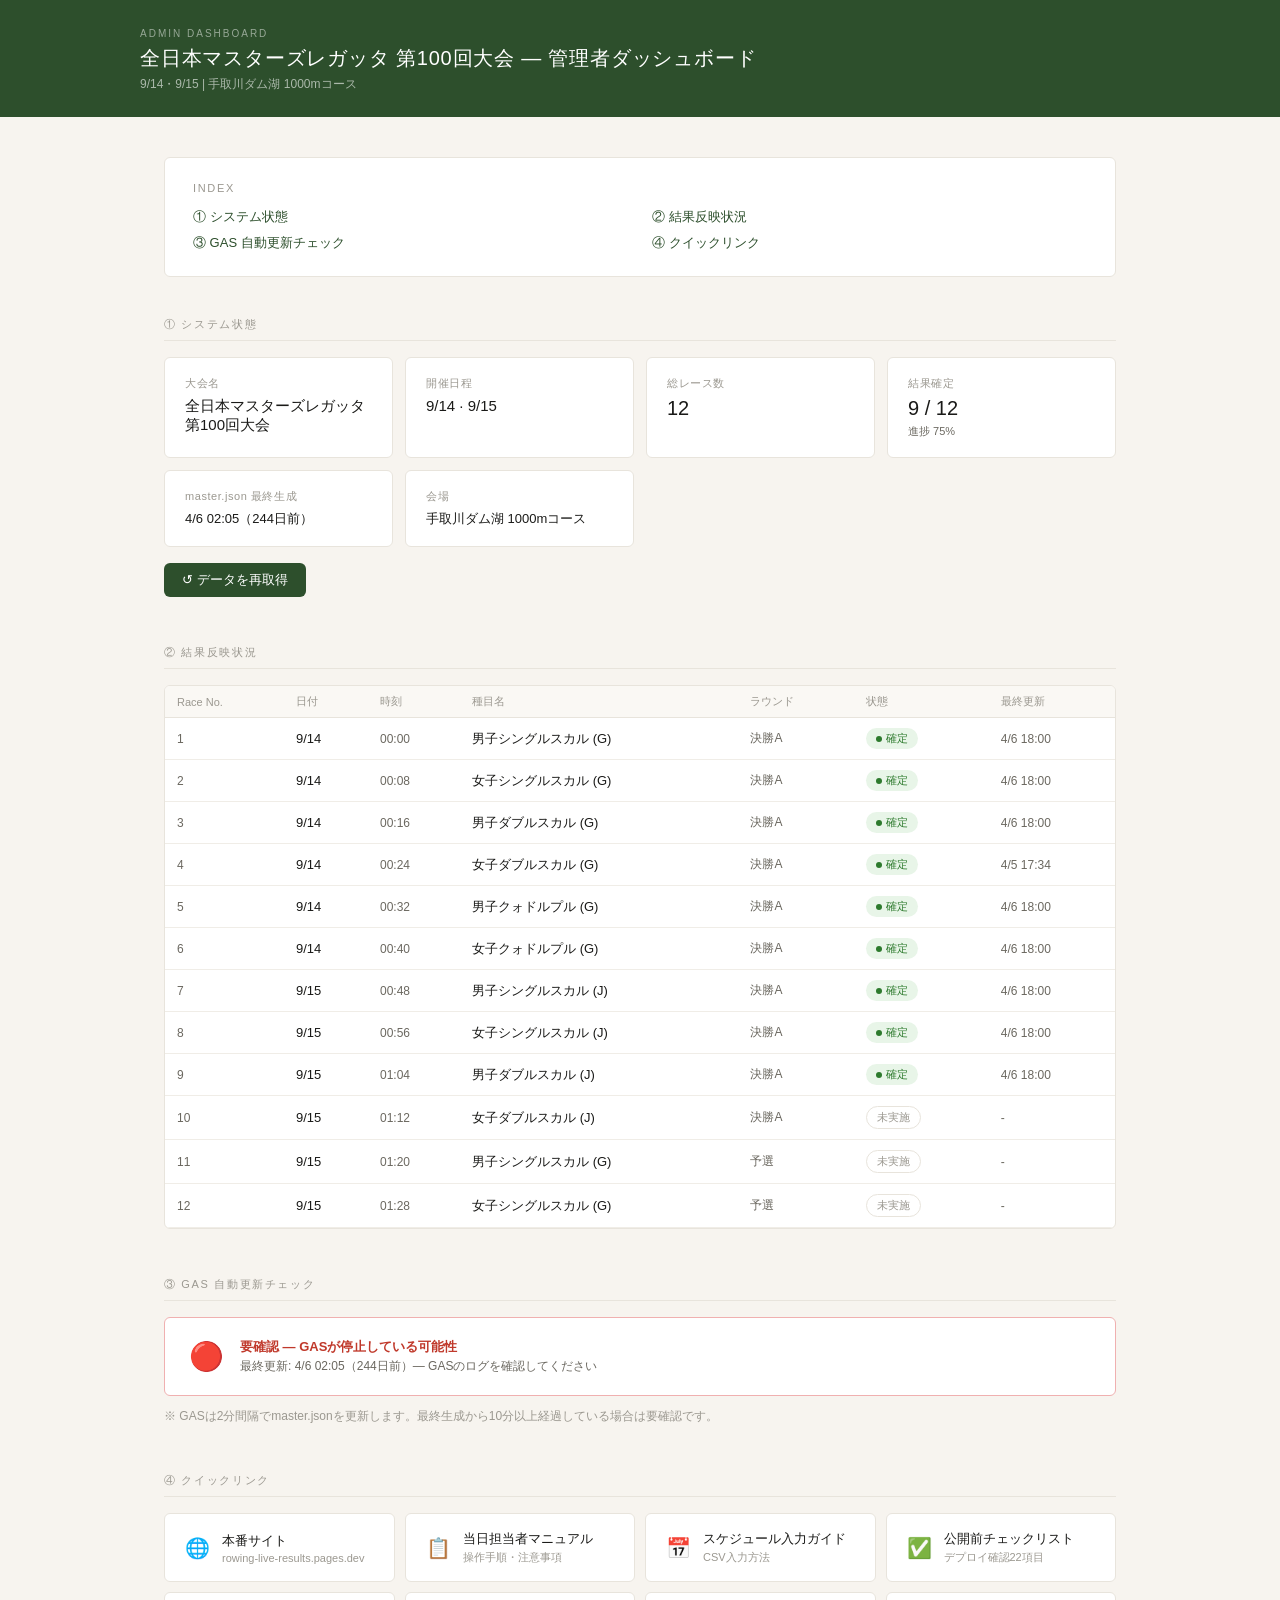
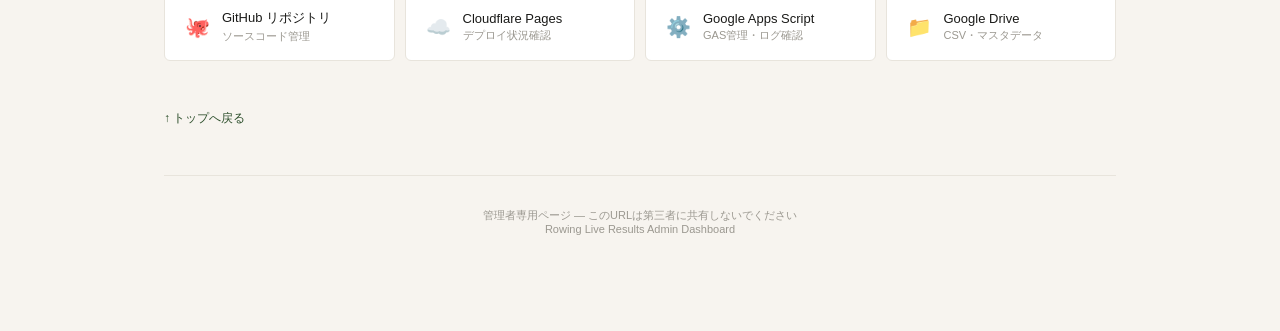
==== admin/9922/index.html @ c21cc022 "feat: 管理者ダッシュボード追加 (/admin/9922/) - システム状態（大会名・日程・レース数・結果進捗・最終生成時刻） - 全レース結果反映状況テーブル - GAS自動更新チェック（1" ====
<!DOCTYPE html>
<html lang="ja">
<head>
<meta charset="UTF-8">
<meta name="viewport" content="width=device-width, initial-scale=1.0">
<title>管理者ダッシュボード — ボート競技 速報サイト</title>
<meta name="robots" content="noindex, nofollow">
<style>
  :root {
    --accent: #2D4F2C;
    --accent-light: #3d6b3b;
    --bg: #F7F4EF;
    --card: #FFFFFF;
    --border: #E8E4DC;
    --text: #1A1A18;
    --text-sub: #6B6860;
    --text-muted: #9B9890;
    --gold: #B8860B;
    --radius: 6px;
    --ok: #2D7A2D;
    --warn: #B8860B;
    --ng: #C0392B;
  }
  * { box-sizing: border-box; margin: 0; padding: 0; }
  body { font-family: 'Helvetica Neue', Arial, 'Hiragino Kaku Gothic ProN', sans-serif; background: var(--bg); color: var(--text); font-size: 14px; }

  /* ヘッダー */
  .site-header {
    background: var(--accent);
    padding: 28px 40px 24px;
  }
  .site-header-inner { max-width: 1000px; margin: 0 auto; }
  .site-header-label { font-size: 10px; letter-spacing: 0.2em; color: rgba(255,255,255,0.5); margin-bottom: 6px; }
  .site-header-title { font-size: 20px; font-weight: 300; color: #fff; letter-spacing: 0.04em; }
  .site-header-sub { font-size: 12px; color: rgba(255,255,255,0.6); margin-top: 4px; }

  /* ページ本体 */
  .page { max-width: 1000px; margin: 0 auto; padding: 40px 24px 80px; }

  /* インデックス */
  .toc {
    background: var(--card);
    border: 1px solid var(--border);
    border-radius: var(--radius);
    padding: 24px 28px;
    margin-bottom: 40px;
  }
  .toc-title { font-size: 11px; letter-spacing: 0.15em; color: var(--text-muted); margin-bottom: 14px; font-weight: 400; }
  .toc-list { list-style: none; display: grid; grid-template-columns: 1fr 1fr; gap: 8px 24px; }
  .toc-list li a {
    color: var(--accent);
    text-decoration: none;
    font-size: 13px;
    display: flex;
    align-items: center;
    gap: 6px;
  }
  .toc-list li a:hover { text-decoration: underline; }
  @media (max-width: 600px) { .toc-list { grid-template-columns: 1fr; } }

  /* セクション */
  .section { margin-bottom: 48px; }
  .section-anchor { display: block; height: 0; }
  .section-title {
    font-size: 11px;
    letter-spacing: 0.15em;
    color: var(--text-muted);
    text-transform: uppercase;
    margin-bottom: 16px;
    padding-bottom: 8px;
    border-bottom: 1px solid var(--border);
    font-weight: 400;
  }

  /* ステータスカード */
  .status-grid { display: grid; grid-template-columns: repeat(auto-fit, minmax(200px, 1fr)); gap: 12px; margin-bottom: 16px; }
  .status-card {
    background: var(--card);
    border: 1px solid var(--border);
    border-radius: var(--radius);
    padding: 18px 20px;
  }
  .status-card-label { font-size: 11px; color: var(--text-muted); margin-bottom: 6px; letter-spacing: 0.05em; }
  .status-card-value { font-size: 20px; font-weight: 300; color: var(--text); }
  .status-card-sub { font-size: 11px; color: var(--text-sub); margin-top: 4px; }

  /* ステータスバッジ */
  .badge { display: inline-flex; align-items: center; gap: 4px; padding: 3px 10px; border-radius: 20px; font-size: 11px; font-weight: 400; white-space: nowrap; }
  .badge-ok { background: #e8f5e8; color: var(--ok); }
  .badge-warn { background: #fef9e7; color: var(--warn); border: 1px solid #f0d080; }
  .badge-ng { background: #fce8e8; color: var(--ng); }
  .badge-upcoming { background: transparent; border: 1px solid var(--border); color: var(--text-muted); }
  .dot { width: 6px; height: 6px; border-radius: 50%; display: inline-block; }
  .dot-ok { background: var(--ok); }
  .dot-warn { background: var(--warn); }
  .dot-ng { background: var(--ng); }

  /* 結果反映テーブル */
  .result-table { width: 100%; border-collapse: collapse; font-size: 13px; }
  .result-table th { padding: 8px 12px; text-align: left; font-size: 11px; color: var(--text-muted); font-weight: 400; border-bottom: 1px solid var(--border); background: #FAF8F4; white-space: nowrap; }
  .result-table td { padding: 10px 12px; border-bottom: 1px solid #F0EDE7; white-space: nowrap; }
  .result-table tr:hover td { background: #FAF8F4; }
  .result-table-wrapper { overflow-x: auto; background: var(--card); border: 1px solid var(--border); border-radius: var(--radius); }

  /* GAS状態 */
  .gas-status-box {
    background: var(--card);
    border: 1px solid var(--border);
    border-radius: var(--radius);
    padding: 20px 24px;
    display: flex;
    align-items: center;
    gap: 16px;
  }
  .gas-icon { font-size: 28px; }
  .gas-label { font-size: 13px; color: var(--text); font-weight: 400; }
  .gas-sub { font-size: 12px; color: var(--text-sub); margin-top: 2px; }

  /* リンクカード */
  .link-grid { display: grid; grid-template-columns: repeat(auto-fit, minmax(200px, 1fr)); gap: 10px; }
  .link-card {
    background: var(--card);
    border: 1px solid var(--border);
    border-radius: var(--radius);
    padding: 16px 20px;
    text-decoration: none;
    color: var(--text);
    display: flex;
    align-items: center;
    gap: 12px;
    transition: border-color 0.2s, box-shadow 0.2s;
  }
  .link-card:hover { border-color: var(--accent); box-shadow: 0 2px 8px rgba(45,79,44,0.1); }
  .link-card-icon { font-size: 20px; flex-shrink: 0; }
  .link-card-label { font-size: 13px; font-weight: 400; }
  .link-card-sub { font-size: 11px; color: var(--text-muted); margin-top: 2px; }

  /* ローディング */
  .loading-text { color: var(--text-muted); font-size: 13px; padding: 20px 0; }
  .spinner { display: inline-block; width: 14px; height: 14px; border: 2px solid var(--border); border-top-color: var(--accent); border-radius: 50%; animation: spin 0.8s linear infinite; vertical-align: middle; margin-right: 6px; }
  @keyframes spin { to { transform: rotate(360deg); } }

  /* 更新ボタン */
  .refresh-btn {
    background: var(--accent);
    color: #fff;
    border: none;
    padding: 8px 18px;
    border-radius: var(--radius);
    font-size: 13px;
    cursor: pointer;
    font-family: inherit;
    display: inline-flex;
    align-items: center;
    gap: 6px;
  }
  .refresh-btn:hover { background: var(--accent-light); }

  /* フッター */
  .footer { text-align: center; font-size: 11px; color: var(--text-muted); padding: 32px 0 16px; border-top: 1px solid var(--border); margin-top: 40px; }

  /* ページトップへ */
  .back-to-top { display: inline-block; font-size: 12px; color: var(--accent); text-decoration: none; margin-bottom: 8px; }
  .back-to-top:hover { text-decoration: underline; }
</style>
</head>
<body>

<header class="site-header" id="top">
  <div class="site-header-inner">
    <div class="site-header-label">ADMIN DASHBOARD</div>
    <div class="site-header-title" id="header-title">ボート競技 速報サイト — 管理者ダッシュボード</div>
    <div class="site-header-sub" id="header-sub">読み込み中...</div>
  </div>
</header>

<div class="page">

  <!-- ========= インデックス ========= -->
  <nav class="toc">
    <div class="toc-title">INDEX</div>
    <ul class="toc-list">
      <li><a href="#section-status">① システム状態</a></li>
      <li><a href="#section-results">② 結果反映状況</a></li>
      <li><a href="#section-gas">③ GAS 自動更新チェック</a></li>
      <li><a href="#section-links">④ クイックリンク</a></li>
    </ul>
  </nav>

  <!-- ========= ① システム状態 ========= -->
  <section class="section">
    <span class="section-anchor" id="section-status"></span>
    <div class="section-title">① システム状態</div>
    <div class="status-grid" id="status-grid">
      <div class="status-card"><div class="status-card-label">大会名</div><div class="status-card-value" style="font-size:15px" id="st-name"><span class="spinner"></span></div></div>
      <div class="status-card"><div class="status-card-label">開催日程</div><div class="status-card-value" style="font-size:15px" id="st-dates"><span class="spinner"></span></div></div>
      <div class="status-card"><div class="status-card-label">総レース数</div><div class="status-card-value" id="st-races"><span class="spinner"></span></div></div>
      <div class="status-card"><div class="status-card-label">結果確定</div><div class="status-card-value" id="st-done"><span class="spinner"></span></div><div class="status-card-sub" id="st-done-sub"></div></div>
      <div class="status-card"><div class="status-card-label">master.json 最終生成</div><div class="status-card-value" style="font-size:13px" id="st-generated"><span class="spinner"></span></div></div>
      <div class="status-card"><div class="status-card-label">会場</div><div class="status-card-value" style="font-size:13px" id="st-venue"><span class="spinner"></span></div></div>
    </div>
    <button class="refresh-btn" onclick="loadAll()">↺ データを再取得</button>
  </section>

  <!-- ========= ② 結果反映状況 ========= -->
  <section class="section">
    <span class="section-anchor" id="section-results"></span>
    <div class="section-title">② 結果反映状況</div>
    <div class="result-table-wrapper">
      <table class="result-table">
        <thead>
          <tr>
            <th>Race No.</th>
            <th>日付</th>
            <th>時刻</th>
            <th>種目名</th>
            <th>ラウンド</th>
            <th>状態</th>
            <th>最終更新</th>
          </tr>
        </thead>
        <tbody id="results-tbody">
          <tr><td colspan="7" class="loading-text"><span class="spinner"></span>読み込み中...</td></tr>
        </tbody>
      </table>
    </div>
  </section>

  <!-- ========= ③ GAS 自動更新チェック ========= -->
  <section class="section">
    <span class="section-anchor" id="section-gas"></span>
    <div class="section-title">③ GAS 自動更新チェック</div>
    <div class="gas-status-box" id="gas-box">
      <div class="gas-icon"><span class="spinner"></span></div>
      <div>
        <div class="gas-label" id="gas-label">確認中...</div>
        <div class="gas-sub" id="gas-sub"></div>
      </div>
    </div>
    <p style="font-size:12px; color:var(--text-muted); margin-top:12px;">
      ※ GASは2分間隔でmaster.jsonを更新します。最終生成から10分以上経過している場合は要確認です。
    </p>
  </section>

  <!-- ========= ④ クイックリンク ========= -->
  <section class="section">
    <span class="section-anchor" id="section-links"></span>
    <div class="section-title">④ クイックリンク</div>
    <div class="link-grid">
      <a class="link-card" href="/" target="_blank">
        <span class="link-card-icon">🌐</span>
        <div><div class="link-card-label">本番サイト</div><div class="link-card-sub">rowing-live-results.pages.dev</div></div>
      </a>
      <a class="link-card" href="/docs/day-manual.html" target="_blank">
        <span class="link-card-icon">📋</span>
        <div><div class="link-card-label">当日担当者マニュアル</div><div class="link-card-sub">操作手順・注意事項</div></div>
      </a>
      <a class="link-card" href="/docs/schedule_input_guide.html" target="_blank">
        <span class="link-card-icon">📅</span>
        <div><div class="link-card-label">スケジュール入力ガイド</div><div class="link-card-sub">CSV入力方法</div></div>
      </a>
      <a class="link-card" href="/docs/site-checklist.html" target="_blank">
        <span class="link-card-icon">✅</span>
        <div><div class="link-card-label">公開前チェックリスト</div><div class="link-card-sub">デプロイ確認22項目</div></div>
      </a>
      <a class="link-card" href="https://github.com/RYUIYAMADA/rowing-live-results" target="_blank">
        <span class="link-card-icon">🐙</span>
        <div><div class="link-card-label">GitHub リポジトリ</div><div class="link-card-sub">ソースコード管理</div></div>
      </a>
      <a class="link-card" href="https://dash.cloudflare.com" target="_blank">
        <span class="link-card-icon">☁️</span>
        <div><div class="link-card-label">Cloudflare Pages</div><div class="link-card-sub">デプロイ状況確認</div></div>
      </a>
      <a class="link-card" href="https://script.google.com" target="_blank">
        <span class="link-card-icon">⚙️</span>
        <div><div class="link-card-label">Google Apps Script</div><div class="link-card-sub">GAS管理・ログ確認</div></div>
      </a>
      <a class="link-card" href="https://drive.google.com" target="_blank">
        <span class="link-card-icon">📁</span>
        <div><div class="link-card-label">Google Drive</div><div class="link-card-sub">CSV・マスタデータ</div></div>
      </a>
    </div>
  </section>

  <a href="#top" class="back-to-top">↑ トップへ戻る</a>

  <div class="footer">
    管理者専用ページ — このURLは第三者に共有しないでください<br>
    Rowing Live Results Admin Dashboard
  </div>

</div>

<script>
const MASTER_JSON = '../../data/master.json';
const RESULT_JSON = (no) => `../../data/results/race_${String(no).padStart(3,'0')}.json`;
const ROUND_NAMES = { FA:'決勝A', FB:'決勝B', SF:'準決勝', H:'予選', RK:'順位決定', R:'敗者復活' };

let masterData = null;
let resultsCache = {};

function formatDate(d) {
  if (!d) return '-';
  const [y, m, day] = d.split('-');
  return `${parseInt(m)}/${parseInt(day)}`;
}
function formatDateFull(isoStr) {
  if (!isoStr) return '-';
  const d = new Date(isoStr);
  return d.toLocaleString('ja-JP', { timeZone: 'Asia/Tokyo', month:'numeric', day:'numeric', hour:'2-digit', minute:'2-digit' });
}
function timeAgo(isoStr) {
  if (!isoStr) return null;
  const diff = (Date.now() - new Date(isoStr)) / 1000 / 60; // 分
  if (diff < 2) return '今すぐ';
  if (diff < 60) return `${Math.floor(diff)}分前`;
  if (diff < 1440) return `${Math.floor(diff/60)}時間前`;
  return `${Math.floor(diff/1440)}日前`;
}

async function loadAll() {
  // master.json 取得
  try {
    const res = await fetch(MASTER_JSON + '?t=' + Date.now());
    masterData = await res.json();
  } catch(e) {
    document.getElementById('st-name').textContent = '取得失敗';
    return;
  }

  const t = masterData.tournament || {};
  const schedule = masterData.schedule || [];

  // ヘッダー更新
  document.getElementById('header-title').textContent = (t.race_name || '大会名未設定') + ' — 管理者ダッシュボード';
  const dates = (t.dates || []).map(formatDate).join('・');
  document.getElementById('header-sub').textContent = dates + (t.venue ? ' | ' + t.venue : '');

  // システム状態
  document.getElementById('st-name').textContent = t.race_name || '未設定';
  document.getElementById('st-dates').textContent = (t.dates || []).map(formatDate).join(' · ') || '-';
  document.getElementById('st-races').textContent = schedule.length;
  document.getElementById('st-venue').textContent = t.venue || '-';
  document.getElementById('st-generated').textContent = masterData.generated_at
    ? formatDateFull(masterData.generated_at) + '（' + timeAgo(masterData.generated_at) + '）' : '-';

  // 結果ファイル取得
  resultsCache = {};
  await Promise.all(schedule.map(async race => {
    try {
      const res = await fetch(RESULT_JSON(race.race_no) + '?t=' + Date.now());
      if (res.ok) resultsCache[race.race_no] = await res.json();
    } catch(e) {}
  }));

  const doneCount = Object.keys(resultsCache).length;
  document.getElementById('st-done').textContent = `${doneCount} / ${schedule.length}`;
  const pct = schedule.length ? Math.round(doneCount / schedule.length * 100) : 0;
  document.getElementById('st-done-sub').textContent = `進捗 ${pct}%`;

  // 結果テーブル
  renderResultsTable(schedule);

  // GASチェック
  checkGasStatus();
}

function renderResultsTable(schedule) {
  const tbody = document.getElementById('results-tbody');
  if (!schedule.length) {
    tbody.innerHTML = '<tr><td colspan="7" style="color:var(--text-muted);padding:16px">スケジュールデータなし</td></tr>';
    return;
  }

  const sorted = [...schedule].sort((a, b) => (a.date + a.time).localeCompare(b.date + b.time));
  tbody.innerHTML = sorted.map(race => {
    const result = resultsCache[race.race_no];
    const roundName = ROUND_NAMES[race.round] || race.round || '-';
    let badge, updatedAt;
    if (result) {
      badge = `<span class="badge badge-ok"><span class="dot dot-ok"></span>確定</span>`;
      updatedAt = result.updated_at ? formatDateFull(result.updated_at) : '-';
    } else {
      badge = `<span class="badge badge-upcoming">未実施</span>`;
      updatedAt = '-';
    }
    return `<tr>
      <td style="font-size:12px;color:var(--text-sub)">${race.race_no}</td>
      <td>${formatDate(race.date)}</td>
      <td style="font-size:12px;color:var(--text-sub)">${race.time || '-'}</td>
      <td>${race.event_name || '-'}${race.age_group ? ` (${race.age_group})` : ''}</td>
      <td style="font-size:12px;color:var(--text-sub)">${roundName}</td>
      <td>${badge}</td>
      <td style="font-size:12px;color:var(--text-sub)">${updatedAt}</td>
    </tr>`;
  }).join('');
}

function checkGasStatus() {
  const generatedAt = masterData?.generated_at;
  const box = document.getElementById('gas-box');
  const label = document.getElementById('gas-label');
  const sub = document.getElementById('gas-sub');

  if (!generatedAt) {
    document.getElementById('gas-icon').textContent = '⚠️';
    label.textContent = '生成日時が不明です';
    sub.textContent = 'GASが一度も実行されていない可能性があります';
    return;
  }

  const diffMin = (Date.now() - new Date(generatedAt)) / 1000 / 60;
  const gasIcon = document.querySelector('.gas-icon');

  if (diffMin <= 10) {
    gasIcon.textContent = '✅';
    box.style.borderColor = '#b8deb8';
    label.innerHTML = '<span style="color:var(--ok);font-weight:600">正常稼働中</span>';
    sub.textContent = `最終更新: ${formatDateFull(generatedAt)}（${timeAgo(generatedAt)}）— 2分間隔で自動更新中`;
  } else if (diffMin <= 30) {
    gasIcon.textContent = '⚠️';
    box.style.borderColor = '#f0d080';
    label.innerHTML = '<span style="color:var(--warn);font-weight:600">確認推奨</span>';
    sub.textContent = `最終更新: ${formatDateFull(generatedAt)}（${timeAgo(generatedAt)}）— やや時間が経過しています`;
  } else {
    gasIcon.textContent = '🔴';
    box.style.borderColor = '#f0b0b0';
    label.innerHTML = '<span style="color:var(--ng);font-weight:600">要確認 — GASが停止している可能性</span>';
    sub.textContent = `最終更新: ${formatDateFull(generatedAt)}（${timeAgo(generatedAt)}）— GASのログを確認してください`;
  }
}

loadAll();
</script>
</body>
</html>
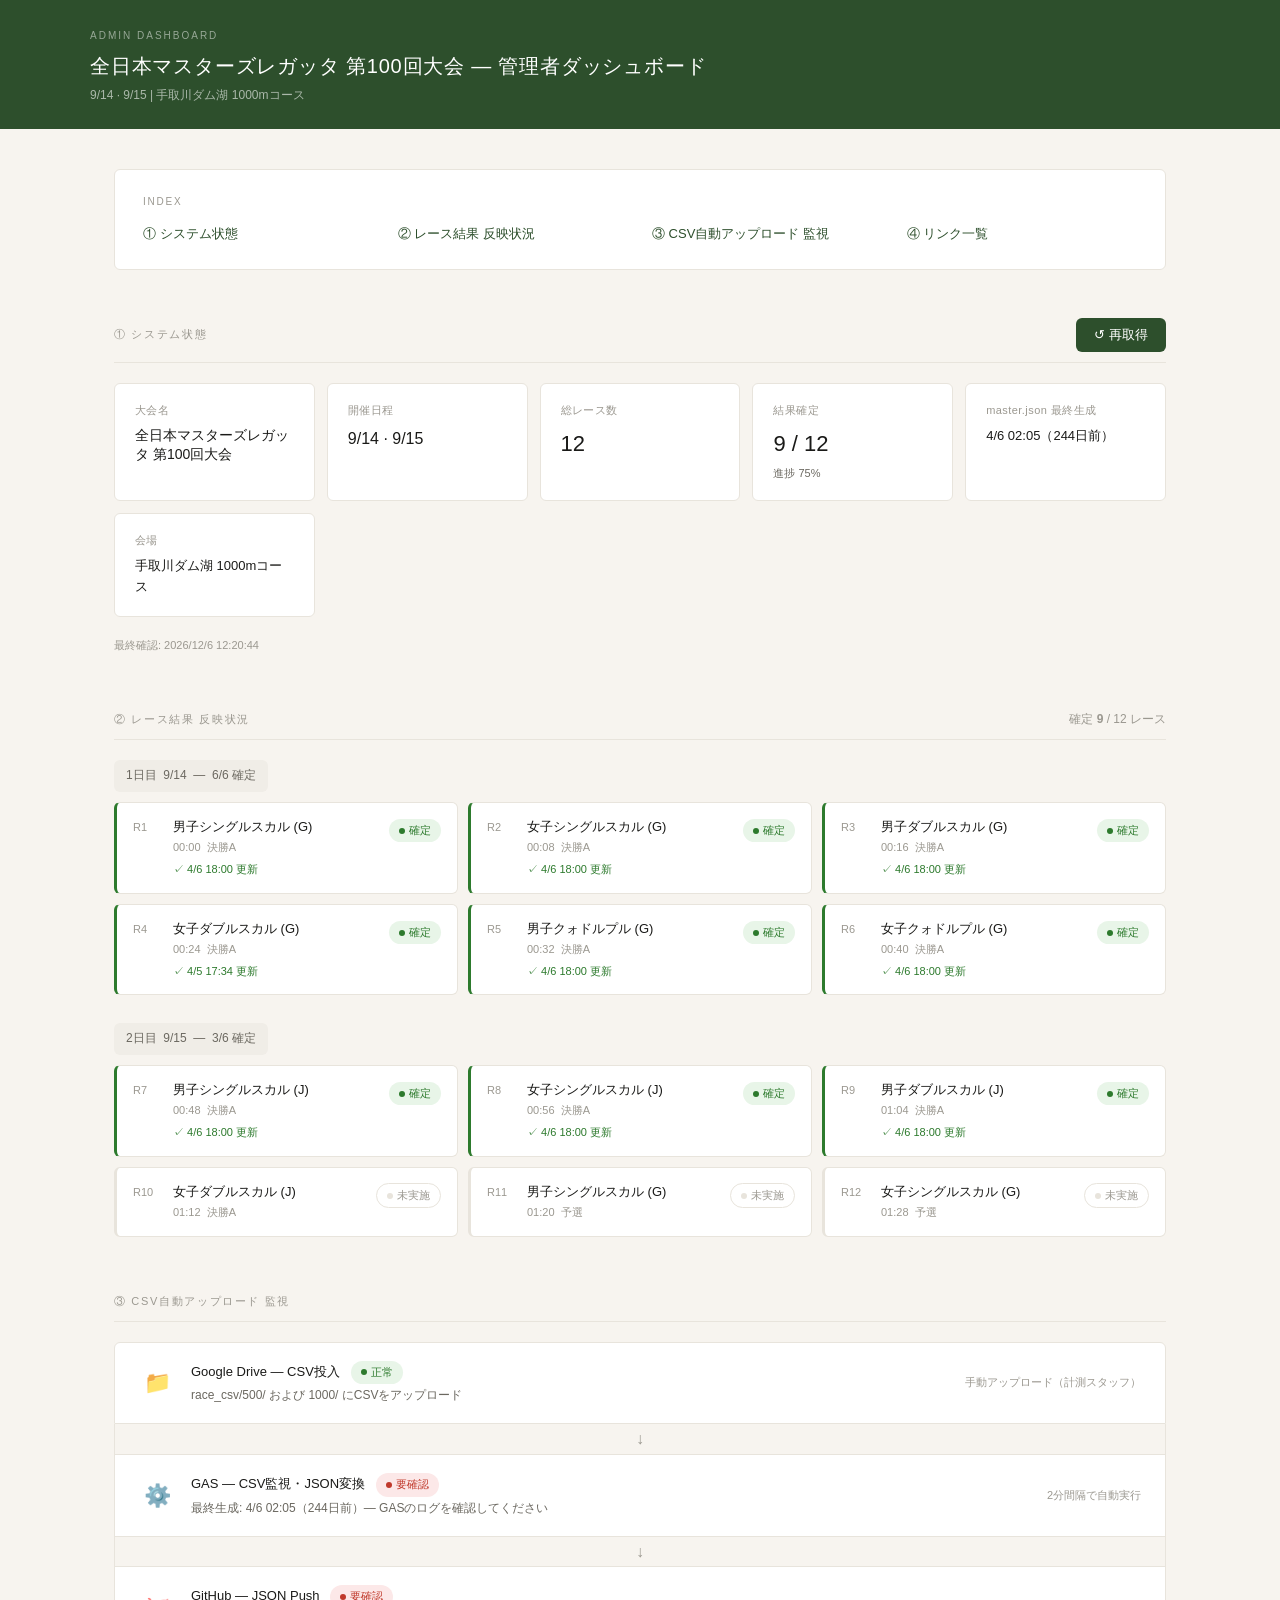
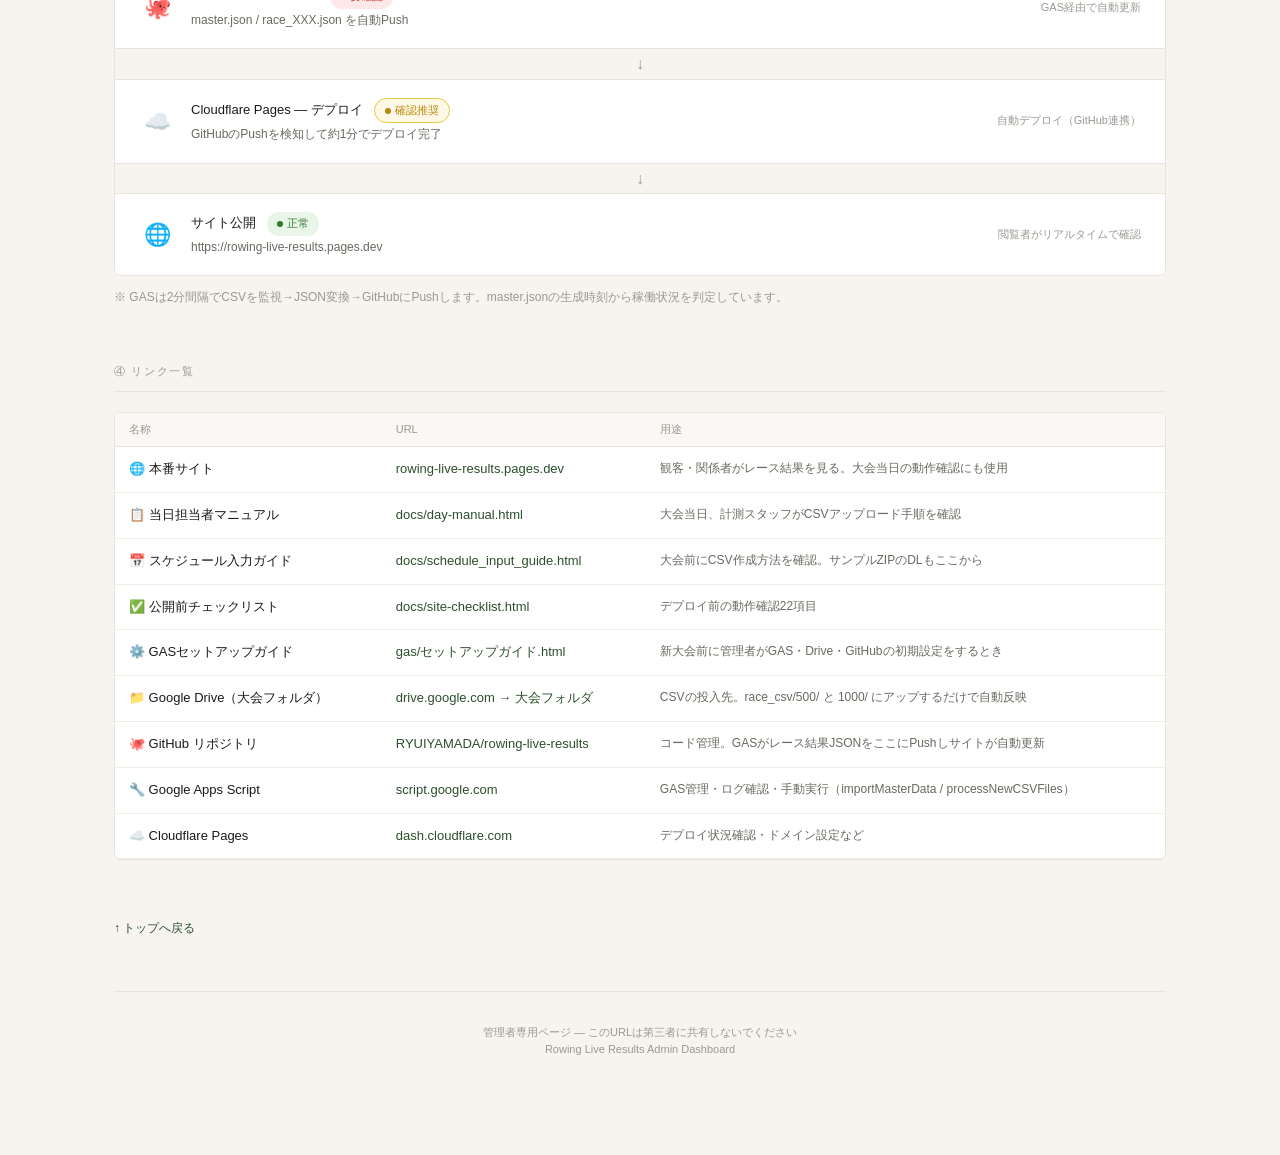
==== commit 2f16c950: "feat: 管理者ダッシュボードを全面刷新 - レース結果を日別カード一覧で表示（確定/未実施を視覚的に区別） - CSV→GAS→GitHub→Cloudflareのパイプライン監視を追加 - 全リ" ====
--- a/admin/9922/index.html
+++ b/admin/9922/index.html
@@ -15,153 +15,128 @@
     --text: #1A1A18;
     --text-sub: #6B6860;
     --text-muted: #9B9890;
-    --gold: #B8860B;
     --radius: 6px;
     --ok: #2D7A2D;
+    --ok-bg: #e8f5e8;
     --warn: #B8860B;
+    --warn-bg: #fef9e7;
     --ng: #C0392B;
+    --ng-bg: #fce8e8;
   }
   * { box-sizing: border-box; margin: 0; padding: 0; }
-  body { font-family: 'Helvetica Neue', Arial, 'Hiragino Kaku Gothic ProN', sans-serif; background: var(--bg); color: var(--text); font-size: 14px; }
+  body { font-family: 'Helvetica Neue', Arial, 'Hiragino Kaku Gothic ProN', sans-serif; background: var(--bg); color: var(--text); font-size: 14px; line-height: 1.6; }
 
   /* ヘッダー */
-  .site-header {
-    background: var(--accent);
-    padding: 28px 40px 24px;
-  }
-  .site-header-inner { max-width: 1000px; margin: 0 auto; }
+  .site-header { background: var(--accent); padding: 28px 40px 24px; }
+  .site-header-inner { max-width: 1100px; margin: 0 auto; }
   .site-header-label { font-size: 10px; letter-spacing: 0.2em; color: rgba(255,255,255,0.5); margin-bottom: 6px; }
   .site-header-title { font-size: 20px; font-weight: 300; color: #fff; letter-spacing: 0.04em; }
   .site-header-sub { font-size: 12px; color: rgba(255,255,255,0.6); margin-top: 4px; }
 
   /* ページ本体 */
-  .page { max-width: 1000px; margin: 0 auto; padding: 40px 24px 80px; }
+  .page { max-width: 1100px; margin: 0 auto; padding: 40px 24px 80px; }
 
   /* インデックス */
-  .toc {
+  .toc { background: var(--card); border: 1px solid var(--border); border-radius: var(--radius); padding: 24px 28px; margin-bottom: 48px; }
+  .toc-title { font-size: 10px; letter-spacing: 0.18em; color: var(--text-muted); margin-bottom: 14px; font-weight: 400; }
+  .toc-list { list-style: none; display: grid; grid-template-columns: repeat(auto-fit, minmax(220px, 1fr)); gap: 8px 24px; }
+  .toc-list li a { color: var(--accent); text-decoration: none; font-size: 13px; display: flex; align-items: center; gap: 8px; }
+  .toc-list li a:hover { text-decoration: underline; }
+
+  /* セクション */
+  .section { margin-bottom: 56px; }
+  .section-anchor { display: block; height: 1px; margin-top: -20px; padding-top: 20px; }
+  .section-header { display: flex; align-items: center; justify-content: space-between; margin-bottom: 20px; padding-bottom: 10px; border-bottom: 1px solid var(--border); }
+  .section-title { font-size: 11px; letter-spacing: 0.15em; color: var(--text-muted); text-transform: uppercase; font-weight: 400; }
+  .section-meta { font-size: 12px; color: var(--text-muted); }
+
+  /* サマリーカード */
+  .summary-grid { display: grid; grid-template-columns: repeat(auto-fit, minmax(180px, 1fr)); gap: 12px; margin-bottom: 20px; }
+  .summary-card { background: var(--card); border: 1px solid var(--border); border-radius: var(--radius); padding: 18px 20px; }
+  .summary-card-label { font-size: 11px; color: var(--text-muted); margin-bottom: 6px; letter-spacing: 0.04em; }
+  .summary-card-value { font-size: 22px; font-weight: 300; color: var(--text); }
+  .summary-card-sub { font-size: 11px; color: var(--text-sub); margin-top: 4px; }
+
+  /* バッジ */
+  .badge { display: inline-flex; align-items: center; gap: 4px; padding: 3px 10px; border-radius: 20px; font-size: 11px; white-space: nowrap; }
+  .badge-ok  { background: var(--ok-bg);  color: var(--ok); }
+  .badge-warn{ background: var(--warn-bg); color: var(--warn); border: 1px solid #e8c840; }
+  .badge-ng  { background: var(--ng-bg);  color: var(--ng); }
+  .badge-none{ background: transparent; border: 1px solid var(--border); color: var(--text-muted); }
+  .dot { width: 6px; height: 6px; border-radius: 50%; flex-shrink: 0; }
+  .dot-ok   { background: var(--ok); }
+  .dot-warn { background: var(--warn); }
+  .dot-ng   { background: var(--ng); }
+  .dot-none { background: var(--border); }
+
+  /* レース一覧カード */
+  .day-group { margin-bottom: 28px; }
+  .day-label { font-size: 12px; color: var(--text-sub); font-weight: 400; margin-bottom: 10px; padding: 6px 12px; background: #F0EDE7; border-radius: var(--radius); display: inline-block; }
+  .race-list { display: grid; grid-template-columns: repeat(auto-fill, minmax(300px, 1fr)); gap: 10px; }
+  .race-card {
     background: var(--card);
     border: 1px solid var(--border);
     border-radius: var(--radius);
-    padding: 24px 28px;
-    margin-bottom: 40px;
+    padding: 14px 16px;
+    display: flex;
+    align-items: flex-start;
+    gap: 12px;
+    transition: border-color 0.2s;
   }
-  .toc-title { font-size: 11px; letter-spacing: 0.15em; color: var(--text-muted); margin-bottom: 14px; font-weight: 400; }
-  .toc-list { list-style: none; display: grid; grid-template-columns: 1fr 1fr; gap: 8px 24px; }
-  .toc-list li a {
-    color: var(--accent);
-    text-decoration: none;
-    font-size: 13px;
-    display: flex;
-    align-items: center;
-    gap: 6px;
-  }
-  .toc-list li a:hover { text-decoration: underline; }
-  @media (max-width: 600px) { .toc-list { grid-template-columns: 1fr; } }
-
-  /* セクション */
-  .section { margin-bottom: 48px; }
-  .section-anchor { display: block; height: 0; }
-  .section-title {
-    font-size: 11px;
-    letter-spacing: 0.15em;
-    color: var(--text-muted);
-    text-transform: uppercase;
-    margin-bottom: 16px;
-    padding-bottom: 8px;
-    border-bottom: 1px solid var(--border);
-    font-weight: 400;
-  }
-
-  /* ステータスカード */
-  .status-grid { display: grid; grid-template-columns: repeat(auto-fit, minmax(200px, 1fr)); gap: 12px; margin-bottom: 16px; }
-  .status-card {
+  .race-card.has-result { border-left: 3px solid var(--ok); }
+  .race-card.no-result  { border-left: 3px solid var(--border); }
+  .race-card-no { font-size: 11px; color: var(--text-muted); width: 28px; flex-shrink: 0; padding-top: 2px; }
+  .race-card-body { flex: 1; min-width: 0; }
+  .race-card-name { font-size: 13px; color: var(--text); }
+  .race-card-meta { font-size: 11px; color: var(--text-muted); margin-top: 2px; }
+  .race-card-updated { font-size: 11px; color: var(--ok); margin-top: 4px; }
+  .race-card-badge { flex-shrink: 0; padding-top: 1px; }
+
+  /* CSV自動アップロード監視 */
+  .pipeline { display: flex; flex-direction: column; gap: 0; }
+  .pipeline-step {
     background: var(--card);
     border: 1px solid var(--border);
-    border-radius: var(--radius);
-    padding: 18px 20px;
-  }
-  .status-card-label { font-size: 11px; color: var(--text-muted); margin-bottom: 6px; letter-spacing: 0.05em; }
-  .status-card-value { font-size: 20px; font-weight: 300; color: var(--text); }
-  .status-card-sub { font-size: 11px; color: var(--text-sub); margin-top: 4px; }
-
-  /* ステータスバッジ */
-  .badge { display: inline-flex; align-items: center; gap: 4px; padding: 3px 10px; border-radius: 20px; font-size: 11px; font-weight: 400; white-space: nowrap; }
-  .badge-ok { background: #e8f5e8; color: var(--ok); }
-  .badge-warn { background: #fef9e7; color: var(--warn); border: 1px solid #f0d080; }
-  .badge-ng { background: #fce8e8; color: var(--ng); }
-  .badge-upcoming { background: transparent; border: 1px solid var(--border); color: var(--text-muted); }
-  .dot { width: 6px; height: 6px; border-radius: 50%; display: inline-block; }
-  .dot-ok { background: var(--ok); }
-  .dot-warn { background: var(--warn); }
-  .dot-ng { background: var(--ng); }
-
-  /* 結果反映テーブル */
-  .result-table { width: 100%; border-collapse: collapse; font-size: 13px; }
-  .result-table th { padding: 8px 12px; text-align: left; font-size: 11px; color: var(--text-muted); font-weight: 400; border-bottom: 1px solid var(--border); background: #FAF8F4; white-space: nowrap; }
-  .result-table td { padding: 10px 12px; border-bottom: 1px solid #F0EDE7; white-space: nowrap; }
-  .result-table tr:hover td { background: #FAF8F4; }
-  .result-table-wrapper { overflow-x: auto; background: var(--card); border: 1px solid var(--border); border-radius: var(--radius); }
-
-  /* GAS状態 */
-  .gas-status-box {
-    background: var(--card);
-    border: 1px solid var(--border);
-    border-radius: var(--radius);
-    padding: 20px 24px;
+    border-radius: 0;
+    padding: 18px 24px;
     display: flex;
     align-items: center;
     gap: 16px;
+    position: relative;
   }
-  .gas-icon { font-size: 28px; }
-  .gas-label { font-size: 13px; color: var(--text); font-weight: 400; }
-  .gas-sub { font-size: 12px; color: var(--text-sub); margin-top: 2px; }
-
-  /* リンクカード */
-  .link-grid { display: grid; grid-template-columns: repeat(auto-fit, minmax(200px, 1fr)); gap: 10px; }
-  .link-card {
-    background: var(--card);
-    border: 1px solid var(--border);
-    border-radius: var(--radius);
-    padding: 16px 20px;
-    text-decoration: none;
-    color: var(--text);
-    display: flex;
-    align-items: center;
-    gap: 12px;
-    transition: border-color 0.2s, box-shadow 0.2s;
-  }
-  .link-card:hover { border-color: var(--accent); box-shadow: 0 2px 8px rgba(45,79,44,0.1); }
-  .link-card-icon { font-size: 20px; flex-shrink: 0; }
-  .link-card-label { font-size: 13px; font-weight: 400; }
-  .link-card-sub { font-size: 11px; color: var(--text-muted); margin-top: 2px; }
-
-  /* ローディング */
-  .loading-text { color: var(--text-muted); font-size: 13px; padding: 20px 0; }
-  .spinner { display: inline-block; width: 14px; height: 14px; border: 2px solid var(--border); border-top-color: var(--accent); border-radius: 50%; animation: spin 0.8s linear infinite; vertical-align: middle; margin-right: 6px; }
+  .pipeline-step:first-child { border-radius: var(--radius) var(--radius) 0 0; }
+  .pipeline-step:last-child  { border-radius: 0 0 var(--radius) var(--radius); }
+  .pipeline-step + .pipeline-step { border-top: none; }
+  .pipeline-step-icon { font-size: 22px; width: 36px; text-align: center; flex-shrink: 0; }
+  .pipeline-step-body { flex: 1; }
+  .pipeline-step-title { font-size: 13px; font-weight: 400; color: var(--text); }
+  .pipeline-step-desc  { font-size: 12px; color: var(--text-sub); margin-top: 2px; }
+  .pipeline-arrow { text-align: center; font-size: 16px; color: var(--text-muted); padding: 2px 0; background: var(--bg); border-left: 1px solid var(--border); border-right: 1px solid var(--border); }
+
+  /* リンク一覧テーブル */
+  .links-table { width: 100%; border-collapse: collapse; font-size: 13px; }
+  .links-table th { padding: 8px 14px; text-align: left; font-size: 11px; color: var(--text-muted); font-weight: 400; border-bottom: 1px solid var(--border); background: #FAF8F4; }
+  .links-table td { padding: 12px 14px; border-bottom: 1px solid #F0EDE7; vertical-align: top; }
+  .links-table tr:hover td { background: #FAF8F4; }
+  .links-table a { color: var(--accent); text-decoration: none; font-weight: 400; }
+  .links-table a:hover { text-decoration: underline; }
+  .links-table-wrapper { background: var(--card); border: 1px solid var(--border); border-radius: var(--radius); overflow: hidden; overflow-x: auto; }
+  .link-use { font-size: 12px; color: var(--text-sub); }
+
+  /* ボタン */
+  .refresh-btn { background: var(--accent); color: #fff; border: none; padding: 8px 18px; border-radius: var(--radius); font-size: 13px; cursor: pointer; font-family: inherit; display: inline-flex; align-items: center; gap: 6px; }
+  .refresh-btn:hover { background: var(--accent-light); }
+
+  /* スピナー */
+  .spinner { display: inline-block; width: 12px; height: 12px; border: 2px solid var(--border); border-top-color: var(--accent); border-radius: 50%; animation: spin 0.8s linear infinite; vertical-align: middle; margin-right: 4px; }
   @keyframes spin { to { transform: rotate(360deg); } }
-
-  /* 更新ボタン */
-  .refresh-btn {
-    background: var(--accent);
-    color: #fff;
-    border: none;
-    padding: 8px 18px;
-    border-radius: var(--radius);
-    font-size: 13px;
-    cursor: pointer;
-    font-family: inherit;
-    display: inline-flex;
-    align-items: center;
-    gap: 6px;
-  }
-  .refresh-btn:hover { background: var(--accent-light); }
 
   /* フッター */
   .footer { text-align: center; font-size: 11px; color: var(--text-muted); padding: 32px 0 16px; border-top: 1px solid var(--border); margin-top: 40px; }
-
-  /* ページトップへ */
-  .back-to-top { display: inline-block; font-size: 12px; color: var(--accent); text-decoration: none; margin-bottom: 8px; }
+  .back-to-top { display: inline-block; font-size: 12px; color: var(--accent); text-decoration: none; margin-bottom: 12px; }
   .back-to-top:hover { text-decoration: underline; }
+
+  .last-check { font-size: 11px; color: var(--text-muted); margin-top: 10px; }
 </style>
 </head>
 <body>
@@ -170,115 +145,145 @@
   <div class="site-header-inner">
     <div class="site-header-label">ADMIN DASHBOARD</div>
     <div class="site-header-title" id="header-title">ボート競技 速報サイト — 管理者ダッシュボード</div>
-    <div class="site-header-sub" id="header-sub">読み込み中...</div>
+    <div class="site-header-sub" id="header-sub"><span class="spinner"></span>読み込み中...</div>
   </div>
 </header>
 
 <div class="page">
 
-  <!-- ========= インデックス ========= -->
+  <!-- ===== インデックス ===== -->
   <nav class="toc">
     <div class="toc-title">INDEX</div>
     <ul class="toc-list">
       <li><a href="#section-status">① システム状態</a></li>
-      <li><a href="#section-results">② 結果反映状況</a></li>
-      <li><a href="#section-gas">③ GAS 自動更新チェック</a></li>
-      <li><a href="#section-links">④ クイックリンク</a></li>
+      <li><a href="#section-races">② レース結果 反映状況</a></li>
+      <li><a href="#section-pipeline">③ CSV自動アップロード 監視</a></li>
+      <li><a href="#section-links">④ リンク一覧</a></li>
     </ul>
   </nav>
 
-  <!-- ========= ① システム状態 ========= -->
+  <!-- ===== ① システム状態 ===== -->
   <section class="section">
-    <span class="section-anchor" id="section-status"></span>
-    <div class="section-title">① システム状態</div>
-    <div class="status-grid" id="status-grid">
-      <div class="status-card"><div class="status-card-label">大会名</div><div class="status-card-value" style="font-size:15px" id="st-name"><span class="spinner"></span></div></div>
-      <div class="status-card"><div class="status-card-label">開催日程</div><div class="status-card-value" style="font-size:15px" id="st-dates"><span class="spinner"></span></div></div>
-      <div class="status-card"><div class="status-card-label">総レース数</div><div class="status-card-value" id="st-races"><span class="spinner"></span></div></div>
-      <div class="status-card"><div class="status-card-label">結果確定</div><div class="status-card-value" id="st-done"><span class="spinner"></span></div><div class="status-card-sub" id="st-done-sub"></div></div>
-      <div class="status-card"><div class="status-card-label">master.json 最終生成</div><div class="status-card-value" style="font-size:13px" id="st-generated"><span class="spinner"></span></div></div>
-      <div class="status-card"><div class="status-card-label">会場</div><div class="status-card-value" style="font-size:13px" id="st-venue"><span class="spinner"></span></div></div>
-    </div>
-    <button class="refresh-btn" onclick="loadAll()">↺ データを再取得</button>
+    <div id="section-status" class="section-anchor"></div>
+    <div class="section-header">
+      <div class="section-title">① システム状態</div>
+      <button class="refresh-btn" onclick="loadAll()">↺ 再取得</button>
+    </div>
+    <div class="summary-grid">
+      <div class="summary-card">
+        <div class="summary-card-label">大会名</div>
+        <div class="summary-card-value" style="font-size:14px;line-height:1.4" id="st-name"><span class="spinner"></span></div>
+      </div>
+      <div class="summary-card">
+        <div class="summary-card-label">開催日程</div>
+        <div class="summary-card-value" style="font-size:16px" id="st-dates"><span class="spinner"></span></div>
+      </div>
+      <div class="summary-card">
+        <div class="summary-card-label">総レース数</div>
+        <div class="summary-card-value" id="st-races"><span class="spinner"></span></div>
+      </div>
+      <div class="summary-card">
+        <div class="summary-card-label">結果確定</div>
+        <div class="summary-card-value" id="st-done"><span class="spinner"></span></div>
+        <div class="summary-card-sub" id="st-pct"></div>
+      </div>
+      <div class="summary-card">
+        <div class="summary-card-label">master.json 最終生成</div>
+        <div class="summary-card-value" style="font-size:13px;line-height:1.5" id="st-generated"><span class="spinner"></span></div>
+      </div>
+      <div class="summary-card">
+        <div class="summary-card-label">会場</div>
+        <div class="summary-card-value" style="font-size:13px" id="st-venue"><span class="spinner"></span></div>
+      </div>
+    </div>
+    <div class="last-check" id="last-check"></div>
   </section>
 
-  <!-- ========= ② 結果反映状況 ========= -->
+  <!-- ===== ② レース結果 反映状況 ===== -->
   <section class="section">
-    <span class="section-anchor" id="section-results"></span>
-    <div class="section-title">② 結果反映状況</div>
-    <div class="result-table-wrapper">
-      <table class="result-table">
+    <div id="section-races" class="section-anchor"></div>
+    <div class="section-header">
+      <div class="section-title">② レース結果 反映状況</div>
+      <div class="section-meta" id="races-summary"></div>
+    </div>
+    <div id="races-container">
+      <div style="color:var(--text-muted);font-size:13px"><span class="spinner"></span>読み込み中...</div>
+    </div>
+  </section>
+
+  <!-- ===== ③ CSV自動アップロード 監視 ===== -->
+  <section class="section">
+    <div id="section-pipeline" class="section-anchor"></div>
+    <div class="section-header">
+      <div class="section-title">③ CSV自動アップロード 監視</div>
+    </div>
+    <div class="pipeline" id="pipeline">
+      <div style="color:var(--text-muted);font-size:13px"><span class="spinner"></span>確認中...</div>
+    </div>
+    <p style="font-size:12px;color:var(--text-muted);margin-top:12px">
+      ※ GASは2分間隔でCSVを監視→JSON変換→GitHubにPushします。master.jsonの生成時刻から稼働状況を判定しています。
+    </p>
+  </section>
+
+  <!-- ===== ④ リンク一覧 ===== -->
+  <section class="section">
+    <div id="section-links" class="section-anchor"></div>
+    <div class="section-header">
+      <div class="section-title">④ リンク一覧</div>
+    </div>
+    <div class="links-table-wrapper">
+      <table class="links-table">
         <thead>
-          <tr>
-            <th>Race No.</th>
-            <th>日付</th>
-            <th>時刻</th>
-            <th>種目名</th>
-            <th>ラウンド</th>
-            <th>状態</th>
-            <th>最終更新</th>
-          </tr>
+          <tr><th>名称</th><th>URL</th><th>用途</th></tr>
         </thead>
-        <tbody id="results-tbody">
-          <tr><td colspan="7" class="loading-text"><span class="spinner"></span>読み込み中...</td></tr>
+        <tbody>
+          <tr>
+            <td>🌐 本番サイト</td>
+            <td><a href="https://rowing-live-results.pages.dev" target="_blank">rowing-live-results.pages.dev</a></td>
+            <td class="link-use">観客・関係者がレース結果を見る。大会当日の動作確認にも使用</td>
+          </tr>
+          <tr>
+            <td>📋 当日担当者マニュアル</td>
+            <td><a href="https://rowing-live-results.pages.dev/docs/day-manual.html" target="_blank">docs/day-manual.html</a></td>
+            <td class="link-use">大会当日、計測スタッフがCSVアップロード手順を確認</td>
+          </tr>
+          <tr>
+            <td>📅 スケジュール入力ガイド</td>
+            <td><a href="https://rowing-live-results.pages.dev/docs/schedule_input_guide.html" target="_blank">docs/schedule_input_guide.html</a></td>
+            <td class="link-use">大会前にCSV作成方法を確認。サンプルZIPのDLもここから</td>
+          </tr>
+          <tr>
+            <td>✅ 公開前チェックリスト</td>
+            <td><a href="https://rowing-live-results.pages.dev/docs/site-checklist.html" target="_blank">docs/site-checklist.html</a></td>
+            <td class="link-use">デプロイ前の動作確認22項目</td>
+          </tr>
+          <tr>
+            <td>⚙️ GASセットアップガイド</td>
+            <td><a href="https://rowing-live-results.pages.dev/gas/%E3%82%BB%E3%83%83%E3%83%88%E3%82%A2%E3%83%83%E3%83%97%E3%82%AC%E3%82%A4%E3%83%89.html" target="_blank">gas/セットアップガイド.html</a></td>
+            <td class="link-use">新大会前に管理者がGAS・Drive・GitHubの初期設定をするとき</td>
+          </tr>
+          <tr>
+            <td>📁 Google Drive（大会フォルダ）</td>
+            <td><a href="https://drive.google.com/drive/folders/1sCKohwJK8DWjINLxEfe_eO9Nm-DBshop" target="_blank">drive.google.com → 大会フォルダ</a></td>
+            <td class="link-use">CSVの投入先。race_csv/500/ と 1000/ にアップするだけで自動反映</td>
+          </tr>
+          <tr>
+            <td>🐙 GitHub リポジトリ</td>
+            <td><a href="https://github.com/RYUIYAMADA/rowing-live-results" target="_blank">RYUIYAMADA/rowing-live-results</a></td>
+            <td class="link-use">コード管理。GASがレース結果JSONをここにPushしサイトが自動更新</td>
+          </tr>
+          <tr>
+            <td>🔧 Google Apps Script</td>
+            <td><a href="https://script.google.com" target="_blank">script.google.com</a></td>
+            <td class="link-use">GAS管理・ログ確認・手動実行（importMasterData / processNewCSVFiles）</td>
+          </tr>
+          <tr>
+            <td>☁️ Cloudflare Pages</td>
+            <td><a href="https://dash.cloudflare.com" target="_blank">dash.cloudflare.com</a></td>
+            <td class="link-use">デプロイ状況確認・ドメイン設定など</td>
+          </tr>
         </tbody>
       </table>
-    </div>
-  </section>
-
-  <!-- ========= ③ GAS 自動更新チェック ========= -->
-  <section class="section">
-    <span class="section-anchor" id="section-gas"></span>
-    <div class="section-title">③ GAS 自動更新チェック</div>
-    <div class="gas-status-box" id="gas-box">
-      <div class="gas-icon"><span class="spinner"></span></div>
-      <div>
-        <div class="gas-label" id="gas-label">確認中...</div>
-        <div class="gas-sub" id="gas-sub"></div>
-      </div>
-    </div>
-    <p style="font-size:12px; color:var(--text-muted); margin-top:12px;">
-      ※ GASは2分間隔でmaster.jsonを更新します。最終生成から10分以上経過している場合は要確認です。
-    </p>
-  </section>
-
-  <!-- ========= ④ クイックリンク ========= -->
-  <section class="section">
-    <span class="section-anchor" id="section-links"></span>
-    <div class="section-title">④ クイックリンク</div>
-    <div class="link-grid">
-      <a class="link-card" href="/" target="_blank">
-        <span class="link-card-icon">🌐</span>
-        <div><div class="link-card-label">本番サイト</div><div class="link-card-sub">rowing-live-results.pages.dev</div></div>
-      </a>
-      <a class="link-card" href="/docs/day-manual.html" target="_blank">
-        <span class="link-card-icon">📋</span>
-        <div><div class="link-card-label">当日担当者マニュアル</div><div class="link-card-sub">操作手順・注意事項</div></div>
-      </a>
-      <a class="link-card" href="/docs/schedule_input_guide.html" target="_blank">
-        <span class="link-card-icon">📅</span>
-        <div><div class="link-card-label">スケジュール入力ガイド</div><div class="link-card-sub">CSV入力方法</div></div>
-      </a>
-      <a class="link-card" href="/docs/site-checklist.html" target="_blank">
-        <span class="link-card-icon">✅</span>
-        <div><div class="link-card-label">公開前チェックリスト</div><div class="link-card-sub">デプロイ確認22項目</div></div>
-      </a>
-      <a class="link-card" href="https://github.com/RYUIYAMADA/rowing-live-results" target="_blank">
-        <span class="link-card-icon">🐙</span>
-        <div><div class="link-card-label">GitHub リポジトリ</div><div class="link-card-sub">ソースコード管理</div></div>
-      </a>
-      <a class="link-card" href="https://dash.cloudflare.com" target="_blank">
-        <span class="link-card-icon">☁️</span>
-        <div><div class="link-card-label">Cloudflare Pages</div><div class="link-card-sub">デプロイ状況確認</div></div>
-      </a>
-      <a class="link-card" href="https://script.google.com" target="_blank">
-        <span class="link-card-icon">⚙️</span>
-        <div><div class="link-card-label">Google Apps Script</div><div class="link-card-sub">GAS管理・ログ確認</div></div>
-      </a>
-      <a class="link-card" href="https://drive.google.com" target="_blank">
-        <span class="link-card-icon">📁</span>
-        <div><div class="link-card-label">Google Drive</div><div class="link-card-sub">CSV・マスタデータ</div></div>
-      </a>
     </div>
   </section>
 
@@ -292,145 +297,208 @@
 </div>
 
 <script>
-const MASTER_JSON = '../../data/master.json';
-const RESULT_JSON = (no) => `../../data/results/race_${String(no).padStart(3,'0')}.json`;
-const ROUND_NAMES = { FA:'決勝A', FB:'決勝B', SF:'準決勝', H:'予選', RK:'順位決定', R:'敗者復活' };
+const MASTER_JSON  = '../../data/master.json';
+const RESULT_JSON  = no => `../../data/results/race_${String(no).padStart(3,'0')}.json`;
+const ROUND_NAMES  = { FA:'決勝A', FB:'決勝B', SF:'準決勝', H:'予選', RK:'順位決定', R:'敗者復活' };
 
 let masterData = null;
 let resultsCache = {};
 
-function formatDate(d) {
+/* ===== ユーティリティ ===== */
+function fmtDate(d) {
   if (!d) return '-';
-  const [y, m, day] = d.split('-');
+  const [,m,day] = d.split('-');
   return `${parseInt(m)}/${parseInt(day)}`;
 }
-function formatDateFull(isoStr) {
-  if (!isoStr) return '-';
-  const d = new Date(isoStr);
-  return d.toLocaleString('ja-JP', { timeZone: 'Asia/Tokyo', month:'numeric', day:'numeric', hour:'2-digit', minute:'2-digit' });
+function fmtDateTime(iso) {
+  if (!iso) return '-';
+  return new Date(iso).toLocaleString('ja-JP', { timeZone:'Asia/Tokyo', month:'numeric', day:'numeric', hour:'2-digit', minute:'2-digit' });
 }
-function timeAgo(isoStr) {
-  if (!isoStr) return null;
-  const diff = (Date.now() - new Date(isoStr)) / 1000 / 60; // 分
-  if (diff < 2) return '今すぐ';
-  if (diff < 60) return `${Math.floor(diff)}分前`;
-  if (diff < 1440) return `${Math.floor(diff/60)}時間前`;
-  return `${Math.floor(diff/1440)}日前`;
+function timeAgo(iso) {
+  if (!iso) return '';
+  const min = (Date.now() - new Date(iso)) / 60000;
+  if (min < 2)    return 'たった今';
+  if (min < 60)   return `${Math.floor(min)}分前`;
+  if (min < 1440) return `${Math.floor(min/60)}時間前`;
+  return `${Math.floor(min/1440)}日前`;
 }
 
+/* ===== メインロード ===== */
 async function loadAll() {
-  // master.json 取得
+  document.getElementById('header-sub').innerHTML = '<span class="spinner"></span>読み込み中...';
   try {
     const res = await fetch(MASTER_JSON + '?t=' + Date.now());
     masterData = await res.json();
   } catch(e) {
-    document.getElementById('st-name').textContent = '取得失敗';
+    document.getElementById('header-sub').textContent = 'master.json の取得に失敗しました';
     return;
   }
 
   const t = masterData.tournament || {};
   const schedule = masterData.schedule || [];
 
-  // ヘッダー更新
+  // ヘッダー
   document.getElementById('header-title').textContent = (t.race_name || '大会名未設定') + ' — 管理者ダッシュボード';
-  const dates = (t.dates || []).map(formatDate).join('・');
-  document.getElementById('header-sub').textContent = dates + (t.venue ? ' | ' + t.venue : '');
-
-  // システム状態
-  document.getElementById('st-name').textContent = t.race_name || '未設定';
-  document.getElementById('st-dates').textContent = (t.dates || []).map(formatDate).join(' · ') || '-';
-  document.getElementById('st-races').textContent = schedule.length;
-  document.getElementById('st-venue').textContent = t.venue || '-';
-  document.getElementById('st-generated').textContent = masterData.generated_at
-    ? formatDateFull(masterData.generated_at) + '（' + timeAgo(masterData.generated_at) + '）' : '-';
-
-  // 結果ファイル取得
+  const datesStr = (t.dates||[]).map(fmtDate).join(' · ');
+  document.getElementById('header-sub').textContent = datesStr + (t.venue ? '  |  ' + t.venue : '');
+
+  // サマリー
+  document.getElementById('st-name').textContent      = t.race_name || '未設定';
+  document.getElementById('st-dates').textContent     = datesStr || '-';
+  document.getElementById('st-races').textContent     = schedule.length;
+  document.getElementById('st-venue').textContent     = t.venue || '-';
+  const genAt = masterData.generated_at;
+  document.getElementById('st-generated').textContent = genAt
+    ? fmtDateTime(genAt) + '（' + timeAgo(genAt) + '）' : '-';
+
+  // 結果JSON取得
   resultsCache = {};
   await Promise.all(schedule.map(async race => {
     try {
-      const res = await fetch(RESULT_JSON(race.race_no) + '?t=' + Date.now());
-      if (res.ok) resultsCache[race.race_no] = await res.json();
-    } catch(e) {}
+      const r = await fetch(RESULT_JSON(race.race_no) + '?t=' + Date.now());
+      if (r.ok) resultsCache[race.race_no] = await r.json();
+    } catch(_) {}
   }));
 
   const doneCount = Object.keys(resultsCache).length;
+  const pct = schedule.length ? Math.round(doneCount/schedule.length*100) : 0;
   document.getElementById('st-done').textContent = `${doneCount} / ${schedule.length}`;
-  const pct = schedule.length ? Math.round(doneCount / schedule.length * 100) : 0;
-  document.getElementById('st-done-sub').textContent = `進捗 ${pct}%`;
-
-  // 結果テーブル
-  renderResultsTable(schedule);
-
-  // GASチェック
-  checkGasStatus();
+  document.getElementById('st-pct').textContent  = `進捗 ${pct}%`;
+  document.getElementById('last-check').textContent = `最終確認: ${new Date().toLocaleString('ja-JP',{timeZone:'Asia/Tokyo'})}`;
+
+  // セクション描画
+  renderRaces(schedule);
+  renderPipeline();
 }
 
-function renderResultsTable(schedule) {
-  const tbody = document.getElementById('results-tbody');
-  if (!schedule.length) {
-    tbody.innerHTML = '<tr><td colspan="7" style="color:var(--text-muted);padding:16px">スケジュールデータなし</td></tr>';
-    return;
-  }
-
-  const sorted = [...schedule].sort((a, b) => (a.date + a.time).localeCompare(b.date + b.time));
-  tbody.innerHTML = sorted.map(race => {
-    const result = resultsCache[race.race_no];
-    const roundName = ROUND_NAMES[race.round] || race.round || '-';
-    let badge, updatedAt;
-    if (result) {
-      badge = `<span class="badge badge-ok"><span class="dot dot-ok"></span>確定</span>`;
-      updatedAt = result.updated_at ? formatDateFull(result.updated_at) : '-';
-    } else {
-      badge = `<span class="badge badge-upcoming">未実施</span>`;
-      updatedAt = '-';
-    }
-    return `<tr>
-      <td style="font-size:12px;color:var(--text-sub)">${race.race_no}</td>
-      <td>${formatDate(race.date)}</td>
-      <td style="font-size:12px;color:var(--text-sub)">${race.time || '-'}</td>
-      <td>${race.event_name || '-'}${race.age_group ? ` (${race.age_group})` : ''}</td>
-      <td style="font-size:12px;color:var(--text-sub)">${roundName}</td>
-      <td>${badge}</td>
-      <td style="font-size:12px;color:var(--text-sub)">${updatedAt}</td>
-    </tr>`;
+/* ===== ② レース一覧 ===== */
+function renderRaces(schedule) {
+  const container = document.getElementById('races-container');
+  const sorted = [...schedule].sort((a,b)=>(a.date+a.time).localeCompare(b.date+b.time));
+
+  // 日付ごとにグループ化
+  const groups = {};
+  sorted.forEach(race => {
+    if (!groups[race.date]) groups[race.date] = [];
+    groups[race.date].push(race);
+  });
+
+  const doneCount = Object.keys(resultsCache).length;
+  document.getElementById('races-summary').innerHTML =
+    `確定 <strong>${doneCount}</strong> / ${schedule.length} レース`;
+
+  const uniqueDates = Object.keys(groups).sort();
+  container.innerHTML = uniqueDates.map((date, di) => {
+    const races = groups[date];
+    const dayDone = races.filter(r => resultsCache[r.race_no]).length;
+    const cards = races.map(race => {
+      const result = resultsCache[race.race_no];
+      const round  = ROUND_NAMES[race.round] || race.round || '';
+      let badge, updatedHtml, cardClass;
+      if (result) {
+        badge      = `<span class="badge badge-ok"><span class="dot dot-ok"></span>確定</span>`;
+        updatedHtml= result.updated_at ? `<div class="race-card-updated">✓ ${fmtDateTime(result.updated_at)} 更新</div>` : '';
+        cardClass  = 'race-card has-result';
+      } else {
+        badge      = `<span class="badge badge-none"><span class="dot dot-none"></span>未実施</span>`;
+        updatedHtml= '';
+        cardClass  = 'race-card no-result';
+      }
+      return `<div class="${cardClass}">
+        <div class="race-card-no">R${race.race_no}</div>
+        <div class="race-card-body">
+          <div class="race-card-name">${race.event_name || '-'}${race.age_group ? ` (${race.age_group})` : ''}</div>
+          <div class="race-card-meta">${race.time || ''} &nbsp;${round}</div>
+          ${updatedHtml}
+        </div>
+        <div class="race-card-badge">${badge}</div>
+      </div>`;
+    }).join('');
+
+    return `<div class="day-group">
+      <div class="day-label">${di+1}日目 &nbsp;${fmtDate(date)} &nbsp;— &nbsp;${dayDone}/${races.length} 確定</div>
+      <div class="race-list">${cards}</div>
+    </div>`;
   }).join('');
 }
 
-function checkGasStatus() {
-  const generatedAt = masterData?.generated_at;
-  const box = document.getElementById('gas-box');
-  const label = document.getElementById('gas-label');
-  const sub = document.getElementById('gas-sub');
-
-  if (!generatedAt) {
-    document.getElementById('gas-icon').textContent = '⚠️';
-    label.textContent = '生成日時が不明です';
-    sub.textContent = 'GASが一度も実行されていない可能性があります';
-    return;
+/* ===== ③ パイプライン監視 ===== */
+function renderPipeline() {
+  const genAt  = masterData?.generated_at;
+  const diffMin= genAt ? (Date.now()-new Date(genAt))/60000 : Infinity;
+
+  let gasStatus, gasDesc, gasIcon;
+  if (diffMin <= 5) {
+    gasStatus = 'ok';   gasIcon = '✅';
+    gasDesc = `最終生成: ${fmtDateTime(genAt)}（${timeAgo(genAt)}）— 正常稼働中`;
+  } else if (diffMin <= 15) {
+    gasStatus = 'warn'; gasIcon = '⚠️';
+    gasDesc = `最終生成: ${fmtDateTime(genAt)}（${timeAgo(genAt)}）— やや時間が経過しています`;
+  } else {
+    gasStatus = 'ng';   gasIcon = '🔴';
+    gasDesc = `最終生成: ${genAt ? fmtDateTime(genAt)+'（'+timeAgo(genAt)+'）' : '不明'}— GASのログを確認してください`;
   }
 
-  const diffMin = (Date.now() - new Date(generatedAt)) / 1000 / 60;
-  const gasIcon = document.querySelector('.gas-icon');
-
-  if (diffMin <= 10) {
-    gasIcon.textContent = '✅';
-    box.style.borderColor = '#b8deb8';
-    label.innerHTML = '<span style="color:var(--ok);font-weight:600">正常稼働中</span>';
-    sub.textContent = `最終更新: ${formatDateFull(generatedAt)}（${timeAgo(generatedAt)}）— 2分間隔で自動更新中`;
-  } else if (diffMin <= 30) {
-    gasIcon.textContent = '⚠️';
-    box.style.borderColor = '#f0d080';
-    label.innerHTML = '<span style="color:var(--warn);font-weight:600">確認推奨</span>';
-    sub.textContent = `最終更新: ${formatDateFull(generatedAt)}（${timeAgo(generatedAt)}）— やや時間が経過しています`;
-  } else {
-    gasIcon.textContent = '🔴';
-    box.style.borderColor = '#f0b0b0';
-    label.innerHTML = '<span style="color:var(--ng);font-weight:600">要確認 — GASが停止している可能性</span>';
-    sub.textContent = `最終更新: ${formatDateFull(generatedAt)}（${timeAgo(generatedAt)}）— GASのログを確認してください`;
-  }
+  const badgeMap = {
+    ok:   `<span class="badge badge-ok"><span class="dot dot-ok"></span>正常</span>`,
+    warn: `<span class="badge badge-warn"><span class="dot dot-warn"></span>確認推奨</span>`,
+    ng:   `<span class="badge badge-ng"><span class="dot dot-ng"></span>要確認</span>`,
+  };
+
+  const steps = [
+    {
+      icon: '📁',
+      title: 'Google Drive — CSV投入',
+      desc: 'race_csv/500/ および 1000/ にCSVをアップロード',
+      badge: 'ok',
+      note: '手動アップロード（計測スタッフ）'
+    },
+    {
+      icon: '⚙️',
+      title: 'GAS — CSV監視・JSON変換',
+      desc: gasDesc,
+      badge: gasStatus,
+      note: '2分間隔で自動実行'
+    },
+    {
+      icon: '🐙',
+      title: 'GitHub — JSON Push',
+      desc: genAt ? `master.json / race_XXX.json を自動Push` : '未確認',
+      badge: diffMin <= 15 ? 'ok' : 'ng',
+      note: 'GAS経由で自動更新'
+    },
+    {
+      icon: '☁️',
+      title: 'Cloudflare Pages — デプロイ',
+      desc: 'GitHubのPushを検知して約1分でデプロイ完了',
+      badge: diffMin <= 15 ? 'ok' : 'warn',
+      note: '自動デプロイ（GitHub連携）'
+    },
+    {
+      icon: '🌐',
+      title: 'サイト公開',
+      desc: 'https://rowing-live-results.pages.dev',
+      badge: 'ok',
+      note: '閲覧者がリアルタイムで確認'
+    },
+  ];
+
+  document.getElementById('pipeline').innerHTML = steps.map((s, i) => `
+    ${i > 0 ? '<div class="pipeline-arrow">↓</div>' : ''}
+    <div class="pipeline-step">
+      <div class="pipeline-step-icon">${s.icon}</div>
+      <div class="pipeline-step-body">
+        <div class="pipeline-step-title">${s.title} &nbsp; ${badgeMap[s.badge]}</div>
+        <div class="pipeline-step-desc">${s.desc}</div>
+      </div>
+      <div style="font-size:11px;color:var(--text-muted);text-align:right;white-space:nowrap">${s.note}</div>
+    </div>
+  `).join('');
 }
 
 loadAll();
+// 2分ごとに自動再取得
+setInterval(loadAll, 120000);
 </script>
 </body>
 </html>
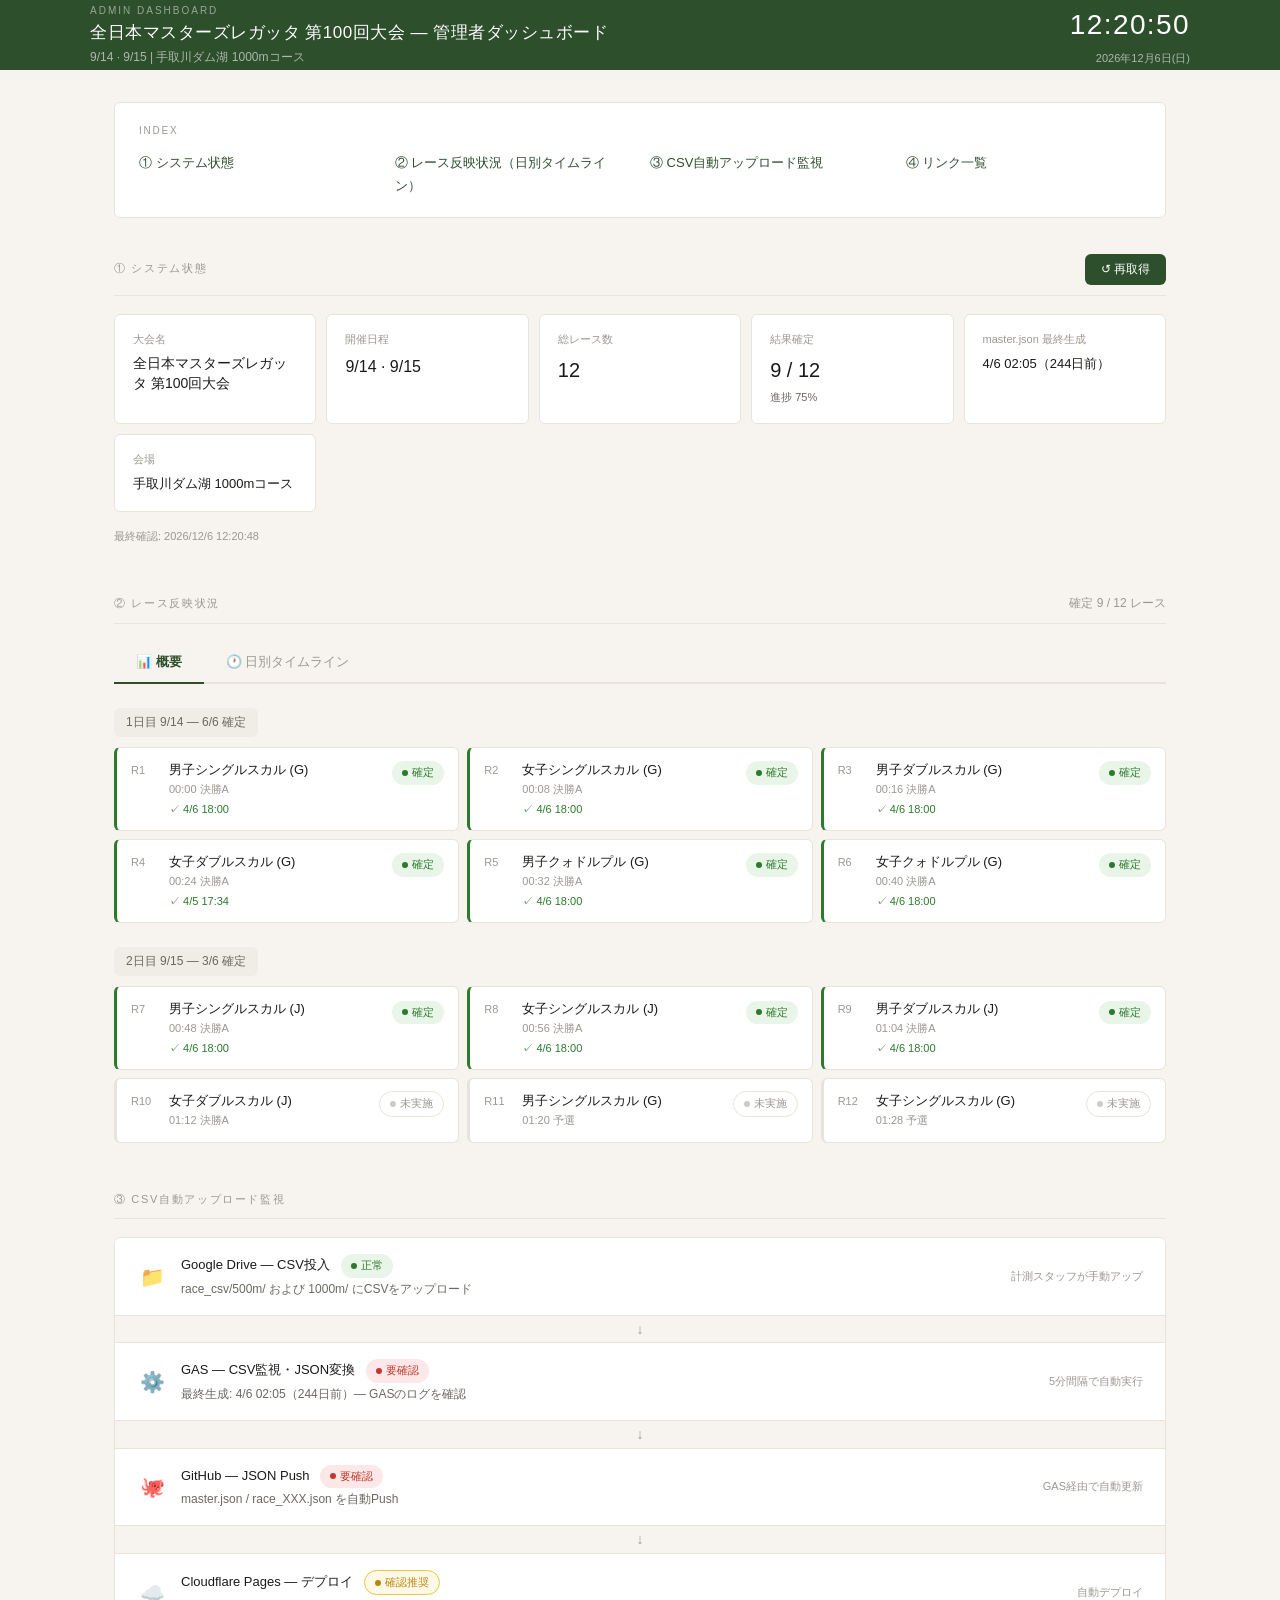
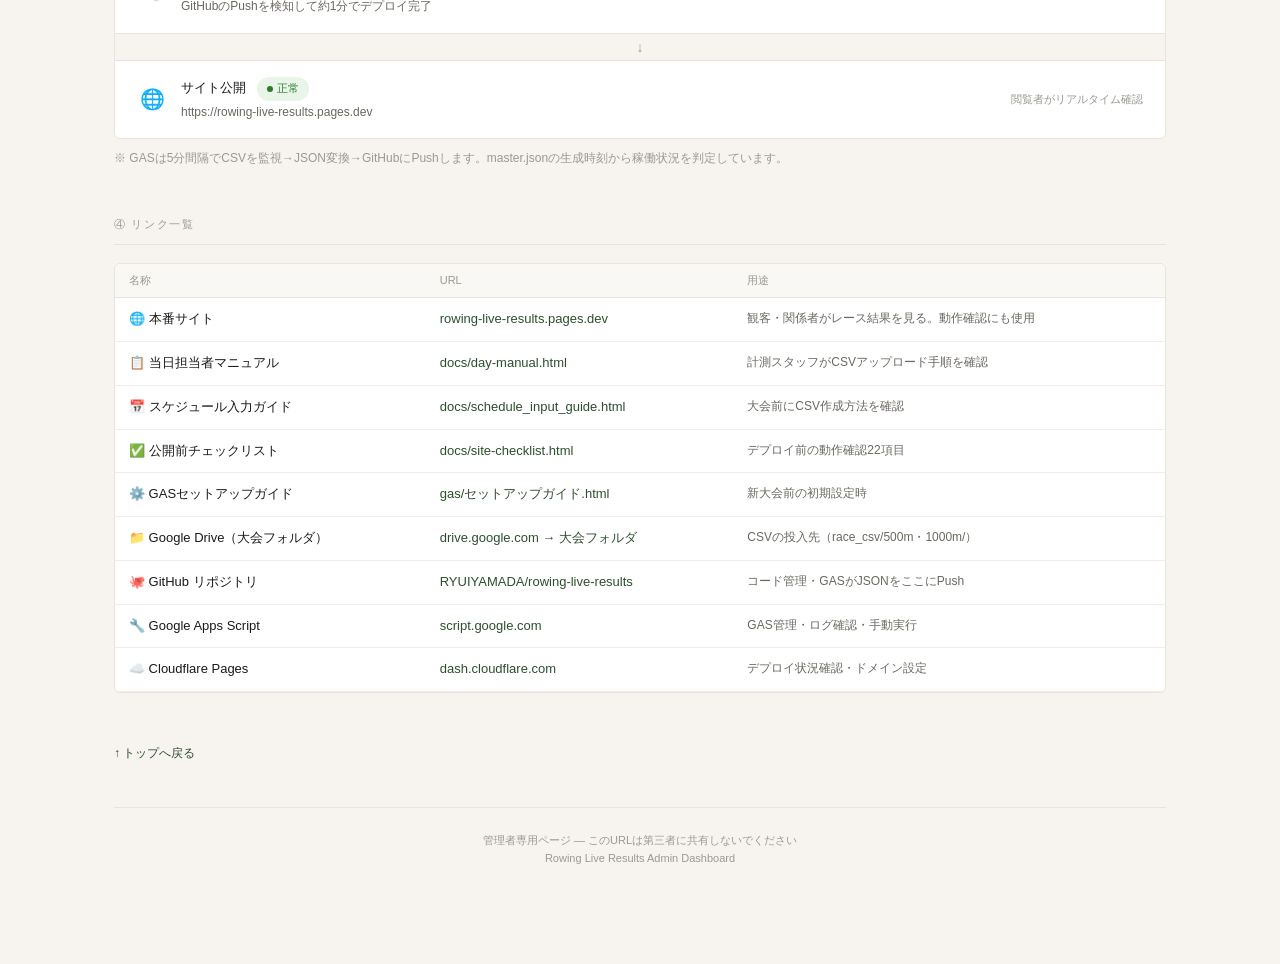
==== commit b1cba1b2: "fix: エージェントチームレビュー反映 + 管理者ダッシュボード大幅改善 [JS app.js] - formatRaceTime(): null/型チェック強化、--:-- フォールバック - f" ====
--- a/admin/9922/index.html
+++ b/admin/9922/index.html
@@ -27,125 +27,228 @@
   body { font-family: 'Helvetica Neue', Arial, 'Hiragino Kaku Gothic ProN', sans-serif; background: var(--bg); color: var(--text); font-size: 14px; line-height: 1.6; }
 
   /* ヘッダー */
-  .site-header { background: var(--accent); padding: 28px 40px 24px; }
-  .site-header-inner { max-width: 1100px; margin: 0 auto; }
-  .site-header-label { font-size: 10px; letter-spacing: 0.2em; color: rgba(255,255,255,0.5); margin-bottom: 6px; }
-  .site-header-title { font-size: 20px; font-weight: 300; color: #fff; letter-spacing: 0.04em; }
-  .site-header-sub { font-size: 12px; color: rgba(255,255,255,0.6); margin-top: 4px; }
+  .site-header { background: var(--accent); padding: 0 40px; }
+  .site-header-inner { max-width: 1100px; margin: 0 auto; display: flex; align-items: center; justify-content: space-between; min-height: 70px; gap: 24px; }
+  .site-header-left {}
+  .site-header-label { font-size: 10px; letter-spacing: 0.2em; color: rgba(255,255,255,0.5); }
+  .site-header-title { font-size: 17px; font-weight: 300; color: #fff; letter-spacing: 0.03em; }
+  .site-header-sub { font-size: 12px; color: rgba(255,255,255,0.6); margin-top: 2px; }
+
+  /* リアルタイム時計 */
+  .live-clock {
+    text-align: right;
+    flex-shrink: 0;
+  }
+  .live-clock-time {
+    font-size: 28px;
+    font-weight: 200;
+    color: #fff;
+    letter-spacing: 0.05em;
+    font-variant-numeric: tabular-nums;
+  }
+  .live-clock-date {
+    font-size: 11px;
+    color: rgba(255,255,255,0.6);
+    margin-top: 2px;
+  }
+
+  /* 進行中レースバナー */
+  .current-race-bar {
+    background: rgba(255,255,255,0.1);
+    border-top: 1px solid rgba(255,255,255,0.15);
+  }
+  .current-race-bar-inner {
+    max-width: 1100px;
+    margin: 0 auto;
+    padding: 10px 0;
+    display: flex;
+    align-items: center;
+    gap: 12px;
+    font-size: 13px;
+    color: rgba(255,255,255,0.9);
+  }
+  .current-race-dot { width: 8px; height: 8px; border-radius: 50%; background: #C0392B; animation: pulse 1s ease-in-out infinite; flex-shrink: 0; }
+  @keyframes pulse { 0%,100%{opacity:1} 50%{opacity:0.5} }
+  .current-race-label { font-size: 10px; letter-spacing: 0.1em; color: rgba(255,255,255,0.6); }
+  .current-race-name { font-weight: 400; }
+  .current-race-time { color: rgba(255,255,255,0.7); font-size: 12px; }
 
   /* ページ本体 */
-  .page { max-width: 1100px; margin: 0 auto; padding: 40px 24px 80px; }
+  .page { max-width: 1100px; margin: 0 auto; padding: 32px 24px 80px; }
 
   /* インデックス */
-  .toc { background: var(--card); border: 1px solid var(--border); border-radius: var(--radius); padding: 24px 28px; margin-bottom: 48px; }
-  .toc-title { font-size: 10px; letter-spacing: 0.18em; color: var(--text-muted); margin-bottom: 14px; font-weight: 400; }
-  .toc-list { list-style: none; display: grid; grid-template-columns: repeat(auto-fit, minmax(220px, 1fr)); gap: 8px 24px; }
-  .toc-list li a { color: var(--accent); text-decoration: none; font-size: 13px; display: flex; align-items: center; gap: 8px; }
+  .toc { background: var(--card); border: 1px solid var(--border); border-radius: var(--radius); padding: 20px 24px; margin-bottom: 36px; }
+  .toc-title { font-size: 10px; letter-spacing: 0.18em; color: var(--text-muted); margin-bottom: 12px; font-weight: 400; }
+  .toc-list { list-style: none; display: grid; grid-template-columns: repeat(auto-fit, minmax(200px, 1fr)); gap: 6px 20px; }
+  .toc-list li a { color: var(--accent); text-decoration: none; font-size: 13px; }
   .toc-list li a:hover { text-decoration: underline; }
 
   /* セクション */
-  .section { margin-bottom: 56px; }
-  .section-anchor { display: block; height: 1px; margin-top: -20px; padding-top: 20px; }
-  .section-header { display: flex; align-items: center; justify-content: space-between; margin-bottom: 20px; padding-bottom: 10px; border-bottom: 1px solid var(--border); }
+  .section { margin-bottom: 48px; }
+  .section-anchor { display: block; height: 1px; margin-top: -24px; padding-top: 24px; }
+  .section-header { display: flex; align-items: center; justify-content: space-between; margin-bottom: 18px; padding-bottom: 10px; border-bottom: 1px solid var(--border); }
   .section-title { font-size: 11px; letter-spacing: 0.15em; color: var(--text-muted); text-transform: uppercase; font-weight: 400; }
-  .section-meta { font-size: 12px; color: var(--text-muted); }
 
   /* サマリーカード */
-  .summary-grid { display: grid; grid-template-columns: repeat(auto-fit, minmax(180px, 1fr)); gap: 12px; margin-bottom: 20px; }
-  .summary-card { background: var(--card); border: 1px solid var(--border); border-radius: var(--radius); padding: 18px 20px; }
-  .summary-card-label { font-size: 11px; color: var(--text-muted); margin-bottom: 6px; letter-spacing: 0.04em; }
-  .summary-card-value { font-size: 22px; font-weight: 300; color: var(--text); }
-  .summary-card-sub { font-size: 11px; color: var(--text-sub); margin-top: 4px; }
+  .summary-grid { display: grid; grid-template-columns: repeat(auto-fit, minmax(170px, 1fr)); gap: 10px; margin-bottom: 16px; }
+  .summary-card { background: var(--card); border: 1px solid var(--border); border-radius: var(--radius); padding: 16px 18px; }
+  .summary-card-label { font-size: 11px; color: var(--text-muted); margin-bottom: 6px; }
+  .summary-card-value { font-size: 20px; font-weight: 300; color: var(--text); }
+  .summary-card-sub { font-size: 11px; color: var(--text-sub); margin-top: 3px; }
 
   /* バッジ */
   .badge { display: inline-flex; align-items: center; gap: 4px; padding: 3px 10px; border-radius: 20px; font-size: 11px; white-space: nowrap; }
-  .badge-ok  { background: var(--ok-bg);  color: var(--ok); }
-  .badge-warn{ background: var(--warn-bg); color: var(--warn); border: 1px solid #e8c840; }
-  .badge-ng  { background: var(--ng-bg);  color: var(--ng); }
-  .badge-none{ background: transparent; border: 1px solid var(--border); color: var(--text-muted); }
+  .badge-ok   { background: var(--ok-bg);  color: var(--ok); }
+  .badge-warn { background: var(--warn-bg); color: var(--warn); border: 1px solid #e8c840; }
+  .badge-ng   { background: var(--ng-bg);  color: var(--ng); }
+  .badge-none { background: transparent; border: 1px solid var(--border); color: var(--text-muted); }
   .dot { width: 6px; height: 6px; border-radius: 50%; flex-shrink: 0; }
-  .dot-ok   { background: var(--ok); }
+  .dot-ok { background: var(--ok); }
   .dot-warn { background: var(--warn); }
-  .dot-ng   { background: var(--ng); }
-  .dot-none { background: var(--border); }
-
-  /* レース一覧カード */
-  .day-group { margin-bottom: 28px; }
-  .day-label { font-size: 12px; color: var(--text-sub); font-weight: 400; margin-bottom: 10px; padding: 6px 12px; background: #F0EDE7; border-radius: var(--radius); display: inline-block; }
-  .race-list { display: grid; grid-template-columns: repeat(auto-fill, minmax(300px, 1fr)); gap: 10px; }
-  .race-card {
+  .dot-ng { background: var(--ng); }
+  .dot-none { background: #ccc; }
+
+  /* ===== タブUI ===== */
+  .tabs { display: flex; gap: 0; border-bottom: 2px solid var(--border); margin-bottom: 24px; }
+  .tab-btn {
+    padding: 11px 22px;
+    cursor: pointer;
+    font-size: 13px;
+    color: var(--text-muted);
+    border: none;
+    background: none;
+    border-bottom: 2px solid transparent;
+    margin-bottom: -2px;
+    font-family: inherit;
+    transition: color 0.2s, border-color 0.2s;
+    white-space: nowrap;
+  }
+  .tab-btn:hover { color: var(--text); }
+  .tab-btn.active { color: var(--accent); border-bottom-color: var(--accent); font-weight: 600; }
+  .tab-panel { display: none; }
+  .tab-panel.active { display: block; }
+
+  /* 日付タブ */
+  .day-tabs { display: flex; gap: 4px; margin-bottom: 16px; }
+  .day-tab-btn {
+    padding: 7px 16px;
+    border: 1px solid var(--border);
+    border-radius: var(--radius);
+    background: var(--card);
+    font-size: 12px;
+    color: var(--text-sub);
+    cursor: pointer;
+    font-family: inherit;
+    transition: all 0.15s;
+  }
+  .day-tab-btn.active { background: var(--accent); color: #fff; border-color: var(--accent); }
+  .day-tab-btn:hover:not(.active) { border-color: var(--accent); color: var(--accent); }
+
+  /* ===== タイムライン ===== */
+  .timeline { position: relative; padding-left: 28px; }
+  .timeline::before { content: ''; position: absolute; left: 9px; top: 0; bottom: 0; width: 2px; background: var(--border); }
+  .tl-item { position: relative; margin-bottom: 10px; }
+  .tl-dot {
+    position: absolute;
+    left: -22px;
+    top: 14px;
+    width: 14px;
+    height: 14px;
+    border-radius: 50%;
+    background: var(--card);
+    border: 2px solid var(--border);
+    z-index: 1;
+  }
+  .tl-dot.done   { background: var(--ok);   border-color: var(--ok); }
+  .tl-dot.active { background: #C0392B; border-color: #C0392B; box-shadow: 0 0 0 3px rgba(192,57,43,0.2); animation: pulse 1s infinite; }
+  .tl-dot.upcoming { background: var(--card); border-color: var(--border); }
+
+  .tl-card {
     background: var(--card);
     border: 1px solid var(--border);
     border-radius: var(--radius);
-    padding: 14px 16px;
+    padding: 12px 16px;
     display: flex;
-    align-items: flex-start;
+    align-items: center;
     gap: 12px;
     transition: border-color 0.2s;
   }
-  .race-card.has-result { border-left: 3px solid var(--ok); }
-  .race-card.no-result  { border-left: 3px solid var(--border); }
-  .race-card-no { font-size: 11px; color: var(--text-muted); width: 28px; flex-shrink: 0; padding-top: 2px; }
-  .race-card-body { flex: 1; min-width: 0; }
-  .race-card-name { font-size: 13px; color: var(--text); }
-  .race-card-meta { font-size: 11px; color: var(--text-muted); margin-top: 2px; }
-  .race-card-updated { font-size: 11px; color: var(--ok); margin-top: 4px; }
-  .race-card-badge { flex-shrink: 0; padding-top: 1px; }
-
-  /* CSV自動アップロード監視 */
-  .pipeline { display: flex; flex-direction: column; gap: 0; }
-  .pipeline-step {
-    background: var(--card);
-    border: 1px solid var(--border);
-    border-radius: 0;
-    padding: 18px 24px;
-    display: flex;
-    align-items: center;
-    gap: 16px;
-    position: relative;
-  }
+  .tl-card.done   { border-left: 3px solid var(--ok); }
+  .tl-card.active { border-left: 3px solid #C0392B; background: #fffafa; }
+  .tl-card.upcoming { border-left: 3px solid var(--border); opacity: 0.8; }
+
+  .tl-time { font-size: 13px; font-weight: 400; color: var(--text-sub); width: 40px; flex-shrink: 0; font-variant-numeric: tabular-nums; }
+  .tl-no   { font-size: 11px; color: var(--text-muted); width: 32px; flex-shrink: 0; }
+  .tl-body { flex: 1; min-width: 0; }
+  .tl-name { font-size: 13px; color: var(--text); }
+  .tl-meta { font-size: 11px; color: var(--text-muted); margin-top: 1px; }
+  .tl-updated { font-size: 11px; color: var(--ok); margin-top: 2px; }
+  .tl-badge { flex-shrink: 0; }
+
+  /* パイプライン */
+  .pipeline { display: flex; flex-direction: column; }
+  .pipeline-step { background: var(--card); border: 1px solid var(--border); padding: 16px 22px; display: flex; align-items: center; gap: 14px; }
   .pipeline-step:first-child { border-radius: var(--radius) var(--radius) 0 0; }
   .pipeline-step:last-child  { border-radius: 0 0 var(--radius) var(--radius); }
-  .pipeline-step + .pipeline-step { border-top: none; }
-  .pipeline-step-icon { font-size: 22px; width: 36px; text-align: center; flex-shrink: 0; }
-  .pipeline-step-body { flex: 1; }
-  .pipeline-step-title { font-size: 13px; font-weight: 400; color: var(--text); }
-  .pipeline-step-desc  { font-size: 12px; color: var(--text-sub); margin-top: 2px; }
-  .pipeline-arrow { text-align: center; font-size: 16px; color: var(--text-muted); padding: 2px 0; background: var(--bg); border-left: 1px solid var(--border); border-right: 1px solid var(--border); }
-
-  /* リンク一覧テーブル */
+  .pipeline-step+.pipeline-step { border-top: none; }
+  .pipeline-arrow { text-align: center; font-size: 14px; color: var(--text-muted); padding: 2px; background: var(--bg); border-left: 1px solid var(--border); border-right: 1px solid var(--border); }
+  .pipeline-icon { font-size: 20px; width: 30px; text-align: center; flex-shrink: 0; }
+  .pipeline-body { flex: 1; }
+  .pipeline-title { font-size: 13px; font-weight: 400; }
+  .pipeline-desc  { font-size: 12px; color: var(--text-sub); margin-top: 2px; }
+  .pipeline-note  { font-size: 11px; color: var(--text-muted); text-align: right; white-space: nowrap; }
+
+  /* リンクテーブル */
   .links-table { width: 100%; border-collapse: collapse; font-size: 13px; }
   .links-table th { padding: 8px 14px; text-align: left; font-size: 11px; color: var(--text-muted); font-weight: 400; border-bottom: 1px solid var(--border); background: #FAF8F4; }
-  .links-table td { padding: 12px 14px; border-bottom: 1px solid #F0EDE7; vertical-align: top; }
+  .links-table td { padding: 11px 14px; border-bottom: 1px solid #F0EDE7; vertical-align: top; }
   .links-table tr:hover td { background: #FAF8F4; }
-  .links-table a { color: var(--accent); text-decoration: none; font-weight: 400; }
+  .links-table a { color: var(--accent); text-decoration: none; }
   .links-table a:hover { text-decoration: underline; }
   .links-table-wrapper { background: var(--card); border: 1px solid var(--border); border-radius: var(--radius); overflow: hidden; overflow-x: auto; }
   .link-use { font-size: 12px; color: var(--text-sub); }
 
   /* ボタン */
-  .refresh-btn { background: var(--accent); color: #fff; border: none; padding: 8px 18px; border-radius: var(--radius); font-size: 13px; cursor: pointer; font-family: inherit; display: inline-flex; align-items: center; gap: 6px; }
+  .refresh-btn { background: var(--accent); color: #fff; border: none; padding: 7px 16px; border-radius: var(--radius); font-size: 12px; cursor: pointer; font-family: inherit; }
   .refresh-btn:hover { background: var(--accent-light); }
 
   /* スピナー */
   .spinner { display: inline-block; width: 12px; height: 12px; border: 2px solid var(--border); border-top-color: var(--accent); border-radius: 50%; animation: spin 0.8s linear infinite; vertical-align: middle; margin-right: 4px; }
   @keyframes spin { to { transform: rotate(360deg); } }
 
-  /* フッター */
-  .footer { text-align: center; font-size: 11px; color: var(--text-muted); padding: 32px 0 16px; border-top: 1px solid var(--border); margin-top: 40px; }
+  .last-check { font-size: 11px; color: var(--text-muted); margin-top: 10px; }
   .back-to-top { display: inline-block; font-size: 12px; color: var(--accent); text-decoration: none; margin-bottom: 12px; }
-  .back-to-top:hover { text-decoration: underline; }
-
-  .last-check { font-size: 11px; color: var(--text-muted); margin-top: 10px; }
+  .footer { text-align: center; font-size: 11px; color: var(--text-muted); padding: 24px 0 16px; border-top: 1px solid var(--border); margin-top: 32px; }
+
+  @media (max-width: 640px) {
+    .site-header { padding: 0 16px; }
+    .live-clock-time { font-size: 20px; }
+    .page { padding: 20px 12px 60px; }
+    .summary-grid { grid-template-columns: 1fr 1fr; }
+  }
 </style>
 </head>
 <body>
 
 <header class="site-header" id="top">
   <div class="site-header-inner">
-    <div class="site-header-label">ADMIN DASHBOARD</div>
-    <div class="site-header-title" id="header-title">ボート競技 速報サイト — 管理者ダッシュボード</div>
-    <div class="site-header-sub" id="header-sub"><span class="spinner"></span>読み込み中...</div>
+    <div class="site-header-left">
+      <div class="site-header-label">ADMIN DASHBOARD</div>
+      <div class="site-header-title" id="header-title">ボート競技 速報サイト — 管理者ダッシュボード</div>
+      <div class="site-header-sub" id="header-sub"><span class="spinner"></span>読み込み中...</div>
+    </div>
+    <div class="live-clock">
+      <div class="live-clock-time" id="clock-time">--:--:--</div>
+      <div class="live-clock-date" id="clock-date"></div>
+    </div>
+  </div>
+  <div class="current-race-bar" id="current-race-bar" style="display:none">
+    <div class="current-race-bar-inner">
+      <span class="current-race-dot"></span>
+      <span class="current-race-label">CURRENT /</span>
+      <span class="current-race-name" id="current-race-name"></span>
+      <span class="current-race-time" id="current-race-time"></span>
+    </div>
   </div>
 </header>
 
@@ -156,8 +259,8 @@
     <div class="toc-title">INDEX</div>
     <ul class="toc-list">
       <li><a href="#section-status">① システム状態</a></li>
-      <li><a href="#section-races">② レース結果 反映状況</a></li>
-      <li><a href="#section-pipeline">③ CSV自動アップロード 監視</a></li>
+      <li><a href="#section-races">② レース反映状況（日別タイムライン）</a></li>
+      <li><a href="#section-pipeline">③ CSV自動アップロード監視</a></li>
       <li><a href="#section-links">④ リンク一覧</a></li>
     </ul>
   </nav>
@@ -199,29 +302,47 @@
     <div class="last-check" id="last-check"></div>
   </section>
 
-  <!-- ===== ② レース結果 反映状況 ===== -->
+  <!-- ===== ② レース反映状況 ===== -->
   <section class="section">
     <div id="section-races" class="section-anchor"></div>
     <div class="section-header">
-      <div class="section-title">② レース結果 反映状況</div>
-      <div class="section-meta" id="races-summary"></div>
-    </div>
-    <div id="races-container">
-      <div style="color:var(--text-muted);font-size:13px"><span class="spinner"></span>読み込み中...</div>
+      <div class="section-title">② レース反映状況</div>
+      <div style="font-size:12px;color:var(--text-muted)" id="races-summary"></div>
+    </div>
+
+    <!-- メインタブ（概要 / タイムライン） -->
+    <div class="tabs">
+      <button class="tab-btn active" onclick="switchTab('overview', this)">📊 概要</button>
+      <button class="tab-btn" onclick="switchTab('timeline', this)">🕐 日別タイムライン</button>
+    </div>
+
+    <!-- 概要パネル -->
+    <div class="tab-panel active" id="panel-overview">
+      <div id="overview-container">
+        <div style="color:var(--text-muted);font-size:13px"><span class="spinner"></span>読み込み中...</div>
+      </div>
+    </div>
+
+    <!-- タイムラインパネル -->
+    <div class="tab-panel" id="panel-timeline">
+      <div class="day-tabs" id="timeline-day-tabs"></div>
+      <div id="timeline-container">
+        <div style="color:var(--text-muted);font-size:13px"><span class="spinner"></span>読み込み中...</div>
+      </div>
     </div>
   </section>
 
-  <!-- ===== ③ CSV自動アップロード 監視 ===== -->
+  <!-- ===== ③ CSV自動アップロード監視 ===== -->
   <section class="section">
     <div id="section-pipeline" class="section-anchor"></div>
     <div class="section-header">
-      <div class="section-title">③ CSV自動アップロード 監視</div>
+      <div class="section-title">③ CSV自動アップロード監視</div>
     </div>
     <div class="pipeline" id="pipeline">
       <div style="color:var(--text-muted);font-size:13px"><span class="spinner"></span>確認中...</div>
     </div>
-    <p style="font-size:12px;color:var(--text-muted);margin-top:12px">
-      ※ GASは2分間隔でCSVを監視→JSON変換→GitHubにPushします。master.jsonの生成時刻から稼働状況を判定しています。
+    <p style="font-size:12px;color:var(--text-muted);margin-top:10px">
+      ※ GASは5分間隔でCSVを監視→JSON変換→GitHubにPushします。master.jsonの生成時刻から稼働状況を判定しています。
     </p>
   </section>
 
@@ -233,76 +354,35 @@
     </div>
     <div class="links-table-wrapper">
       <table class="links-table">
-        <thead>
-          <tr><th>名称</th><th>URL</th><th>用途</th></tr>
-        </thead>
+        <thead><tr><th>名称</th><th>URL</th><th>用途</th></tr></thead>
         <tbody>
-          <tr>
-            <td>🌐 本番サイト</td>
-            <td><a href="https://rowing-live-results.pages.dev" target="_blank">rowing-live-results.pages.dev</a></td>
-            <td class="link-use">観客・関係者がレース結果を見る。大会当日の動作確認にも使用</td>
-          </tr>
-          <tr>
-            <td>📋 当日担当者マニュアル</td>
-            <td><a href="https://rowing-live-results.pages.dev/docs/day-manual.html" target="_blank">docs/day-manual.html</a></td>
-            <td class="link-use">大会当日、計測スタッフがCSVアップロード手順を確認</td>
-          </tr>
-          <tr>
-            <td>📅 スケジュール入力ガイド</td>
-            <td><a href="https://rowing-live-results.pages.dev/docs/schedule_input_guide.html" target="_blank">docs/schedule_input_guide.html</a></td>
-            <td class="link-use">大会前にCSV作成方法を確認。サンプルZIPのDLもここから</td>
-          </tr>
-          <tr>
-            <td>✅ 公開前チェックリスト</td>
-            <td><a href="https://rowing-live-results.pages.dev/docs/site-checklist.html" target="_blank">docs/site-checklist.html</a></td>
-            <td class="link-use">デプロイ前の動作確認22項目</td>
-          </tr>
-          <tr>
-            <td>⚙️ GASセットアップガイド</td>
-            <td><a href="https://rowing-live-results.pages.dev/gas/%E3%82%BB%E3%83%83%E3%83%88%E3%82%A2%E3%83%83%E3%83%97%E3%82%AC%E3%82%A4%E3%83%89.html" target="_blank">gas/セットアップガイド.html</a></td>
-            <td class="link-use">新大会前に管理者がGAS・Drive・GitHubの初期設定をするとき</td>
-          </tr>
-          <tr>
-            <td>📁 Google Drive（大会フォルダ）</td>
-            <td><a href="https://drive.google.com/drive/folders/1sCKohwJK8DWjINLxEfe_eO9Nm-DBshop" target="_blank">drive.google.com → 大会フォルダ</a></td>
-            <td class="link-use">CSVの投入先。race_csv/500/ と 1000/ にアップするだけで自動反映</td>
-          </tr>
-          <tr>
-            <td>🐙 GitHub リポジトリ</td>
-            <td><a href="https://github.com/RYUIYAMADA/rowing-live-results" target="_blank">RYUIYAMADA/rowing-live-results</a></td>
-            <td class="link-use">コード管理。GASがレース結果JSONをここにPushしサイトが自動更新</td>
-          </tr>
-          <tr>
-            <td>🔧 Google Apps Script</td>
-            <td><a href="https://script.google.com" target="_blank">script.google.com</a></td>
-            <td class="link-use">GAS管理・ログ確認・手動実行（importMasterData / processNewCSVFiles）</td>
-          </tr>
-          <tr>
-            <td>☁️ Cloudflare Pages</td>
-            <td><a href="https://dash.cloudflare.com" target="_blank">dash.cloudflare.com</a></td>
-            <td class="link-use">デプロイ状況確認・ドメイン設定など</td>
-          </tr>
+          <tr><td>🌐 本番サイト</td><td><a href="https://rowing-live-results.pages.dev" target="_blank">rowing-live-results.pages.dev</a></td><td class="link-use">観客・関係者がレース結果を見る。動作確認にも使用</td></tr>
+          <tr><td>📋 当日担当者マニュアル</td><td><a href="https://rowing-live-results.pages.dev/docs/day-manual.html" target="_blank">docs/day-manual.html</a></td><td class="link-use">計測スタッフがCSVアップロード手順を確認</td></tr>
+          <tr><td>📅 スケジュール入力ガイド</td><td><a href="https://rowing-live-results.pages.dev/docs/schedule_input_guide.html" target="_blank">docs/schedule_input_guide.html</a></td><td class="link-use">大会前にCSV作成方法を確認</td></tr>
+          <tr><td>✅ 公開前チェックリスト</td><td><a href="https://rowing-live-results.pages.dev/docs/site-checklist.html" target="_blank">docs/site-checklist.html</a></td><td class="link-use">デプロイ前の動作確認22項目</td></tr>
+          <tr><td>⚙️ GASセットアップガイド</td><td><a href="https://rowing-live-results.pages.dev/gas/%E3%82%BB%E3%83%83%E3%83%88%E3%82%A2%E3%83%83%E3%83%97%E3%82%AC%E3%82%A4%E3%83%89.html" target="_blank">gas/セットアップガイド.html</a></td><td class="link-use">新大会前の初期設定時</td></tr>
+          <tr><td>📁 Google Drive（大会フォルダ）</td><td><a href="https://drive.google.com/drive/folders/1sCKohwJK8DWjINLxEfe_eO9Nm-DBshop" target="_blank">drive.google.com → 大会フォルダ</a></td><td class="link-use">CSVの投入先（race_csv/500m・1000m/）</td></tr>
+          <tr><td>🐙 GitHub リポジトリ</td><td><a href="https://github.com/RYUIYAMADA/rowing-live-results" target="_blank">RYUIYAMADA/rowing-live-results</a></td><td class="link-use">コード管理・GASがJSONをここにPush</td></tr>
+          <tr><td>🔧 Google Apps Script</td><td><a href="https://script.google.com" target="_blank">script.google.com</a></td><td class="link-use">GAS管理・ログ確認・手動実行</td></tr>
+          <tr><td>☁️ Cloudflare Pages</td><td><a href="https://dash.cloudflare.com" target="_blank">dash.cloudflare.com</a></td><td class="link-use">デプロイ状況確認・ドメイン設定</td></tr>
         </tbody>
       </table>
     </div>
   </section>
 
   <a href="#top" class="back-to-top">↑ トップへ戻る</a>
-
-  <div class="footer">
-    管理者専用ページ — このURLは第三者に共有しないでください<br>
-    Rowing Live Results Admin Dashboard
-  </div>
-
+  <div class="footer">管理者専用ページ — このURLは第三者に共有しないでください<br>Rowing Live Results Admin Dashboard</div>
 </div>
 
 <script>
-const MASTER_JSON  = '../../data/master.json';
-const RESULT_JSON  = no => `../../data/results/race_${String(no).padStart(3,'0')}.json`;
-const ROUND_NAMES  = { FA:'決勝A', FB:'決勝B', SF:'準決勝', H:'予選', RK:'順位決定', R:'敗者復活' };
+const MASTER_JSON = '../../data/master.json';
+const RESULT_JSON = no => `../../data/results/race_${String(no).padStart(3,'0')}.json`;
+const ROUND_NAMES = { FA:'決勝A', FB:'決勝B', SF:'準決勝', H:'予選', RK:'順位決定', R:'敗者復活' };
 
 let masterData = null;
 let resultsCache = {};
+let currentTimelineDay = null;
+let clockInterval = null;
 
 /* ===== ユーティリティ ===== */
 function fmtDate(d) {
@@ -322,10 +402,79 @@
   if (min < 1440) return `${Math.floor(min/60)}時間前`;
   return `${Math.floor(min/1440)}日前`;
 }
+function h(s) {
+  return String(s||'').replace(/&/g,'&amp;').replace(/</g,'&lt;').replace(/>/g,'&gt;');
+}
+
+/* ===== 時計 ===== */
+function startClock() {
+  function tick() {
+    const now = new Date();
+    const jst = new Date(now.getTime() + (9*60 - now.getTimezoneOffset()) * 60000);
+    document.getElementById('clock-time').textContent =
+      jst.toISOString().slice(11,19);
+    document.getElementById('clock-date').textContent =
+      jst.toLocaleString('ja-JP', { timeZone:'Asia/Tokyo', year:'numeric', month:'long', day:'numeric', weekday:'short' });
+    updateCurrentRaceBanner();
+  }
+  tick();
+  clockInterval = setInterval(tick, 1000);
+}
+
+/* ===== 進行中レースバナー ===== */
+function updateCurrentRaceBanner() {
+  if (!masterData) return;
+  const now = Date.now();
+  const schedule = masterData.schedule || [];
+  const WINDOW = 20 * 60 * 1000; // ±20分
+
+  let currentRace = null;
+  let minDiff = Infinity;
+
+  schedule.forEach(race => {
+    const raceTime = new Date(race.date + 'T' + (race.time||'00:00') + ':00+09:00').getTime();
+    const diff = now - raceTime;
+    if (diff >= 0 && diff < WINDOW) {
+      if (diff < minDiff) { minDiff = diff; currentRace = race; }
+    }
+  });
+
+  // 現在進行中がなければ次のレースを探す
+  if (!currentRace) {
+    let nextDiff = Infinity;
+    schedule.forEach(race => {
+      if (resultsCache[race.race_no]) return;
+      const raceTime = new Date(race.date + 'T' + (race.time||'00:00') + ':00+09:00').getTime();
+      const diff = raceTime - now;
+      if (diff > 0 && diff < nextDiff) { nextDiff = diff; currentRace = race; }
+    });
+  }
+
+  const bar = document.getElementById('current-race-bar');
+  if (!currentRace) { bar.style.display = 'none'; return; }
+
+  bar.style.display = '';
+  const raceTime = new Date(currentRace.date + 'T' + (currentRace.time||'00:00') + ':00+09:00').getTime();
+  const diff = raceTime - now;
+  const isActive = diff <= 0 && (-diff) < 20 * 60 * 1000;
+  const round = ROUND_NAMES[currentRace.round] || currentRace.round || '';
+
+  document.getElementById('current-race-name').textContent =
+    `R${currentRace.race_no} ${currentRace.event_name || ''}${currentRace.age_group ? ' ('+currentRace.age_group+')' : ''} ${round}`;
+  document.getElementById('current-race-time').textContent =
+    isActive ? `（${currentRace.time} スタート済み）` : `（次のレース ${currentRace.time}）`;
+}
+
+/* ===== タブ切替 ===== */
+function switchTab(id, btn) {
+  document.querySelectorAll('.tab-btn').forEach(b => b.classList.remove('active'));
+  document.querySelectorAll('.tab-panel').forEach(p => p.classList.remove('active'));
+  btn.classList.add('active');
+  document.getElementById('panel-' + id).classList.add('active');
+}
 
 /* ===== メインロード ===== */
 async function loadAll() {
-  document.getElementById('header-sub').innerHTML = '<span class="spinner"></span>読み込み中...';
   try {
     const res = await fetch(MASTER_JSON + '?t=' + Date.now());
     masterData = await res.json();
@@ -337,12 +486,10 @@
   const t = masterData.tournament || {};
   const schedule = masterData.schedule || [];
 
-  // ヘッダー
   document.getElementById('header-title').textContent = (t.race_name || '大会名未設定') + ' — 管理者ダッシュボード';
   const datesStr = (t.dates||[]).map(fmtDate).join(' · ');
   document.getElementById('header-sub').textContent = datesStr + (t.venue ? '  |  ' + t.venue : '');
 
-  // サマリー
   document.getElementById('st-name').textContent      = t.race_name || '未設定';
   document.getElementById('st-dates').textContent     = datesStr || '-';
   document.getElementById('st-races').textContent     = schedule.length;
@@ -365,140 +512,159 @@
   document.getElementById('st-done').textContent = `${doneCount} / ${schedule.length}`;
   document.getElementById('st-pct').textContent  = `進捗 ${pct}%`;
   document.getElementById('last-check').textContent = `最終確認: ${new Date().toLocaleString('ja-JP',{timeZone:'Asia/Tokyo'})}`;
-
-  // セクション描画
-  renderRaces(schedule);
+  document.getElementById('races-summary').textContent = `確定 ${doneCount} / ${schedule.length} レース`;
+
+  // 描画
+  renderOverview(schedule);
+  renderTimelineDayTabs(schedule);
   renderPipeline();
-}
-
-/* ===== ② レース一覧 ===== */
-function renderRaces(schedule) {
-  const container = document.getElementById('races-container');
+  updateCurrentRaceBanner();
+}
+
+/* ===== 概要パネル ===== */
+function renderOverview(schedule) {
+  const container = document.getElementById('overview-container');
   const sorted = [...schedule].sort((a,b)=>(a.date+a.time).localeCompare(b.date+b.time));
-
-  // 日付ごとにグループ化
   const groups = {};
-  sorted.forEach(race => {
-    if (!groups[race.date]) groups[race.date] = [];
-    groups[race.date].push(race);
-  });
-
-  const doneCount = Object.keys(resultsCache).length;
-  document.getElementById('races-summary').innerHTML =
-    `確定 <strong>${doneCount}</strong> / ${schedule.length} レース`;
-
+  sorted.forEach(r => { if(!groups[r.date]) groups[r.date]=[]; groups[r.date].push(r); });
   const uniqueDates = Object.keys(groups).sort();
+
   container.innerHTML = uniqueDates.map((date, di) => {
     const races = groups[date];
     const dayDone = races.filter(r => resultsCache[r.race_no]).length;
     const cards = races.map(race => {
       const result = resultsCache[race.race_no];
-      const round  = ROUND_NAMES[race.round] || race.round || '';
-      let badge, updatedHtml, cardClass;
-      if (result) {
-        badge      = `<span class="badge badge-ok"><span class="dot dot-ok"></span>確定</span>`;
-        updatedHtml= result.updated_at ? `<div class="race-card-updated">✓ ${fmtDateTime(result.updated_at)} 更新</div>` : '';
-        cardClass  = 'race-card has-result';
-      } else {
-        badge      = `<span class="badge badge-none"><span class="dot dot-none"></span>未実施</span>`;
-        updatedHtml= '';
-        cardClass  = 'race-card no-result';
-      }
-      return `<div class="${cardClass}">
-        <div class="race-card-no">R${race.race_no}</div>
-        <div class="race-card-body">
-          <div class="race-card-name">${race.event_name || '-'}${race.age_group ? ` (${race.age_group})` : ''}</div>
-          <div class="race-card-meta">${race.time || ''} &nbsp;${round}</div>
-          ${updatedHtml}
+      const round = ROUND_NAMES[race.round] || race.race_no || '';
+      const badge = result
+        ? `<span class="badge badge-ok"><span class="dot dot-ok"></span>確定</span>`
+        : `<span class="badge badge-none"><span class="dot dot-none"></span>未実施</span>`;
+      const updated = result?.updated_at ? `<div style="font-size:11px;color:var(--ok);margin-top:2px">✓ ${fmtDateTime(result.updated_at)}</div>` : '';
+      return `<div style="background:var(--card);border:1px solid var(--border);border-left:3px solid ${result?'var(--ok)':'var(--border)'};border-radius:var(--radius);padding:12px 14px;display:flex;align-items:flex-start;gap:10px">
+        <div style="font-size:11px;color:var(--text-muted);width:28px;flex-shrink:0;padding-top:2px">R${race.race_no}</div>
+        <div style="flex:1">
+          <div style="font-size:13px">${h(race.event_name||'-')}${race.age_group?' ('+h(race.age_group)+')':''}</div>
+          <div style="font-size:11px;color:var(--text-muted)">${race.time||''} ${round}</div>
+          ${updated}
         </div>
-        <div class="race-card-badge">${badge}</div>
+        <div>${badge}</div>
       </div>`;
     }).join('');
 
-    return `<div class="day-group">
-      <div class="day-label">${di+1}日目 &nbsp;${fmtDate(date)} &nbsp;— &nbsp;${dayDone}/${races.length} 確定</div>
-      <div class="race-list">${cards}</div>
+    return `<div style="margin-bottom:24px">
+      <div style="font-size:12px;color:var(--text-sub);padding:5px 12px;background:#F0EDE7;border-radius:var(--radius);display:inline-block;margin-bottom:10px">${di+1}日目 ${fmtDate(date)} — ${dayDone}/${races.length} 確定</div>
+      <div style="display:grid;grid-template-columns:repeat(auto-fill,minmax(280px,1fr));gap:8px">${cards}</div>
     </div>`;
   }).join('');
 }
 
-/* ===== ③ パイプライン監視 ===== */
+/* ===== タイムライン 日付タブ ===== */
+function renderTimelineDayTabs(schedule) {
+  const uniqueDates = [...new Set(schedule.map(r=>r.date))].sort();
+  if (!currentTimelineDay || !uniqueDates.includes(currentTimelineDay)) {
+    currentTimelineDay = uniqueDates[0] || null;
+  }
+
+  const tabsEl = document.getElementById('timeline-day-tabs');
+  tabsEl.innerHTML = uniqueDates.map((d, i) =>
+    `<button class="day-tab-btn${d===currentTimelineDay?' active':''}" onclick="selectTimelineDay('${d}',this)">${i+1}日目 ${fmtDate(d)}</button>`
+  ).join('');
+
+  renderTimeline(schedule, currentTimelineDay);
+}
+
+function selectTimelineDay(date, btn) {
+  currentTimelineDay = date;
+  document.querySelectorAll('.day-tab-btn').forEach(b => b.classList.remove('active'));
+  btn.classList.add('active');
+  renderTimeline(masterData?.schedule || [], date);
+}
+
+/* ===== タイムライン描画 ===== */
+function renderTimeline(schedule, date) {
+  const container = document.getElementById('timeline-container');
+  const now = Date.now();
+  const WINDOW = 20 * 60 * 1000;
+
+  const races = [...schedule]
+    .filter(r => r.date === date)
+    .sort((a,b) => (a.time||'').localeCompare(b.time||''));
+
+  if (!races.length) {
+    container.innerHTML = '<div style="color:var(--text-muted);padding:20px 0">この日のレースはありません</div>';
+    return;
+  }
+
+  container.innerHTML = '<div class="timeline">' + races.map(race => {
+    const result = resultsCache[race.race_no];
+    const raceTime = new Date(race.date + 'T' + (race.time||'00:00') + ':00+09:00').getTime();
+    const diff = now - raceTime;
+    const isActive = diff >= 0 && diff < WINDOW;
+    const isDone = !!result;
+    const state = isDone ? 'done' : isActive ? 'active' : 'upcoming';
+    const round = ROUND_NAMES[race.round] || race.round || '';
+
+    let badge;
+    if (isDone)       badge = `<span class="badge badge-ok"><span class="dot dot-ok"></span>確定</span>`;
+    else if (isActive) badge = `<span class="badge badge-ng"><span class="dot dot-ng"></span>進行中</span>`;
+    else               badge = `<span class="badge badge-none"><span class="dot dot-none"></span>未実施</span>`;
+
+    const updatedRow = result?.updated_at
+      ? `<div class="tl-updated">✓ ${fmtDateTime(result.updated_at)} 更新</div>` : '';
+
+    return `<div class="tl-item">
+      <div class="tl-dot ${state}"></div>
+      <div class="tl-card ${state}">
+        <div class="tl-time">${race.time||'--:--'}</div>
+        <div class="tl-no">R${race.race_no}</div>
+        <div class="tl-body">
+          <div class="tl-name">${h(race.event_name||'-')}${race.age_group?' ('+h(race.age_group)+')':''}</div>
+          <div class="tl-meta">${round}</div>
+          ${updatedRow}
+        </div>
+        <div class="tl-badge">${badge}</div>
+      </div>
+    </div>`;
+  }).join('') + '</div>';
+}
+
+/* ===== パイプライン ===== */
 function renderPipeline() {
-  const genAt  = masterData?.generated_at;
-  const diffMin= genAt ? (Date.now()-new Date(genAt))/60000 : Infinity;
-
-  let gasStatus, gasDesc, gasIcon;
-  if (diffMin <= 5) {
-    gasStatus = 'ok';   gasIcon = '✅';
-    gasDesc = `最終生成: ${fmtDateTime(genAt)}（${timeAgo(genAt)}）— 正常稼働中`;
-  } else if (diffMin <= 15) {
-    gasStatus = 'warn'; gasIcon = '⚠️';
-    gasDesc = `最終生成: ${fmtDateTime(genAt)}（${timeAgo(genAt)}）— やや時間が経過しています`;
-  } else {
-    gasStatus = 'ng';   gasIcon = '🔴';
-    gasDesc = `最終生成: ${genAt ? fmtDateTime(genAt)+'（'+timeAgo(genAt)+'）' : '不明'}— GASのログを確認してください`;
-  }
-
-  const badgeMap = {
-    ok:   `<span class="badge badge-ok"><span class="dot dot-ok"></span>正常</span>`,
-    warn: `<span class="badge badge-warn"><span class="dot dot-warn"></span>確認推奨</span>`,
-    ng:   `<span class="badge badge-ng"><span class="dot dot-ng"></span>要確認</span>`,
+  const genAt = masterData?.generated_at;
+  const diffMin = genAt ? (Date.now()-new Date(genAt))/60000 : Infinity;
+  let gasStatus, gasDesc;
+  if (diffMin <= 8)  { gasStatus='ok';   gasDesc = `最終生成: ${fmtDateTime(genAt)}（${timeAgo(genAt)}）— 正常稼働中`; }
+  else if (diffMin <= 20){ gasStatus='warn'; gasDesc = `最終生成: ${fmtDateTime(genAt)}（${timeAgo(genAt)}）— やや時間が経過`; }
+  else               { gasStatus='ng';   gasDesc = `最終生成: ${genAt?fmtDateTime(genAt)+'（'+timeAgo(genAt)+'）':'不明'}— GASのログを確認`; }
+
+  const bMap = {
+    ok:  `<span class="badge badge-ok"><span class="dot dot-ok"></span>正常</span>`,
+    warn:`<span class="badge badge-warn"><span class="dot dot-warn"></span>確認推奨</span>`,
+    ng:  `<span class="badge badge-ng"><span class="dot dot-ng"></span>要確認</span>`,
   };
-
   const steps = [
-    {
-      icon: '📁',
-      title: 'Google Drive — CSV投入',
-      desc: 'race_csv/500/ および 1000/ にCSVをアップロード',
-      badge: 'ok',
-      note: '手動アップロード（計測スタッフ）'
-    },
-    {
-      icon: '⚙️',
-      title: 'GAS — CSV監視・JSON変換',
-      desc: gasDesc,
-      badge: gasStatus,
-      note: '2分間隔で自動実行'
-    },
-    {
-      icon: '🐙',
-      title: 'GitHub — JSON Push',
-      desc: genAt ? `master.json / race_XXX.json を自動Push` : '未確認',
-      badge: diffMin <= 15 ? 'ok' : 'ng',
-      note: 'GAS経由で自動更新'
-    },
-    {
-      icon: '☁️',
-      title: 'Cloudflare Pages — デプロイ',
-      desc: 'GitHubのPushを検知して約1分でデプロイ完了',
-      badge: diffMin <= 15 ? 'ok' : 'warn',
-      note: '自動デプロイ（GitHub連携）'
-    },
-    {
-      icon: '🌐',
-      title: 'サイト公開',
-      desc: 'https://rowing-live-results.pages.dev',
-      badge: 'ok',
-      note: '閲覧者がリアルタイムで確認'
-    },
+    { icon:'📁', title:'Google Drive — CSV投入', desc:'race_csv/500m/ および 1000m/ にCSVをアップロード', badge:'ok', note:'計測スタッフが手動アップ' },
+    { icon:'⚙️', title:'GAS — CSV監視・JSON変換', desc:gasDesc, badge:gasStatus, note:'5分間隔で自動実行' },
+    { icon:'🐙', title:'GitHub — JSON Push', desc:'master.json / race_XXX.json を自動Push', badge:diffMin<=20?'ok':'ng', note:'GAS経由で自動更新' },
+    { icon:'☁️', title:'Cloudflare Pages — デプロイ', desc:'GitHubのPushを検知して約1分でデプロイ完了', badge:diffMin<=20?'ok':'warn', note:'自動デプロイ' },
+    { icon:'🌐', title:'サイト公開', desc:'https://rowing-live-results.pages.dev', badge:'ok', note:'閲覧者がリアルタイム確認' },
   ];
-
-  document.getElementById('pipeline').innerHTML = steps.map((s, i) => `
-    ${i > 0 ? '<div class="pipeline-arrow">↓</div>' : ''}
-    <div class="pipeline-step">
-      <div class="pipeline-step-icon">${s.icon}</div>
-      <div class="pipeline-step-body">
-        <div class="pipeline-step-title">${s.title} &nbsp; ${badgeMap[s.badge]}</div>
-        <div class="pipeline-step-desc">${s.desc}</div>
-      </div>
-      <div style="font-size:11px;color:var(--text-muted);text-align:right;white-space:nowrap">${s.note}</div>
-    </div>
-  `).join('');
-}
-
+  document.getElementById('pipeline').innerHTML = steps.map((s,i) =>
+    (i>0?'<div class="pipeline-arrow">↓</div>':'') +
+    `<div class="pipeline-step">
+      <div class="pipeline-icon">${s.icon}</div>
+      <div class="pipeline-body">
+        <div class="pipeline-title">${s.title} &nbsp; ${bMap[s.badge]}</div>
+        <div class="pipeline-desc">${s.desc}</div>
+      </div>
+      <div class="pipeline-note">${s.note}</div>
+    </div>`
+  ).join('');
+}
+
+// 初期化
+startClock();
 loadAll();
-// 2分ごとに自動再取得
-setInterval(loadAll, 120000);
+setInterval(loadAll, 120000); // 2分ごと自動再取得
 </script>
 </body>
 </html>
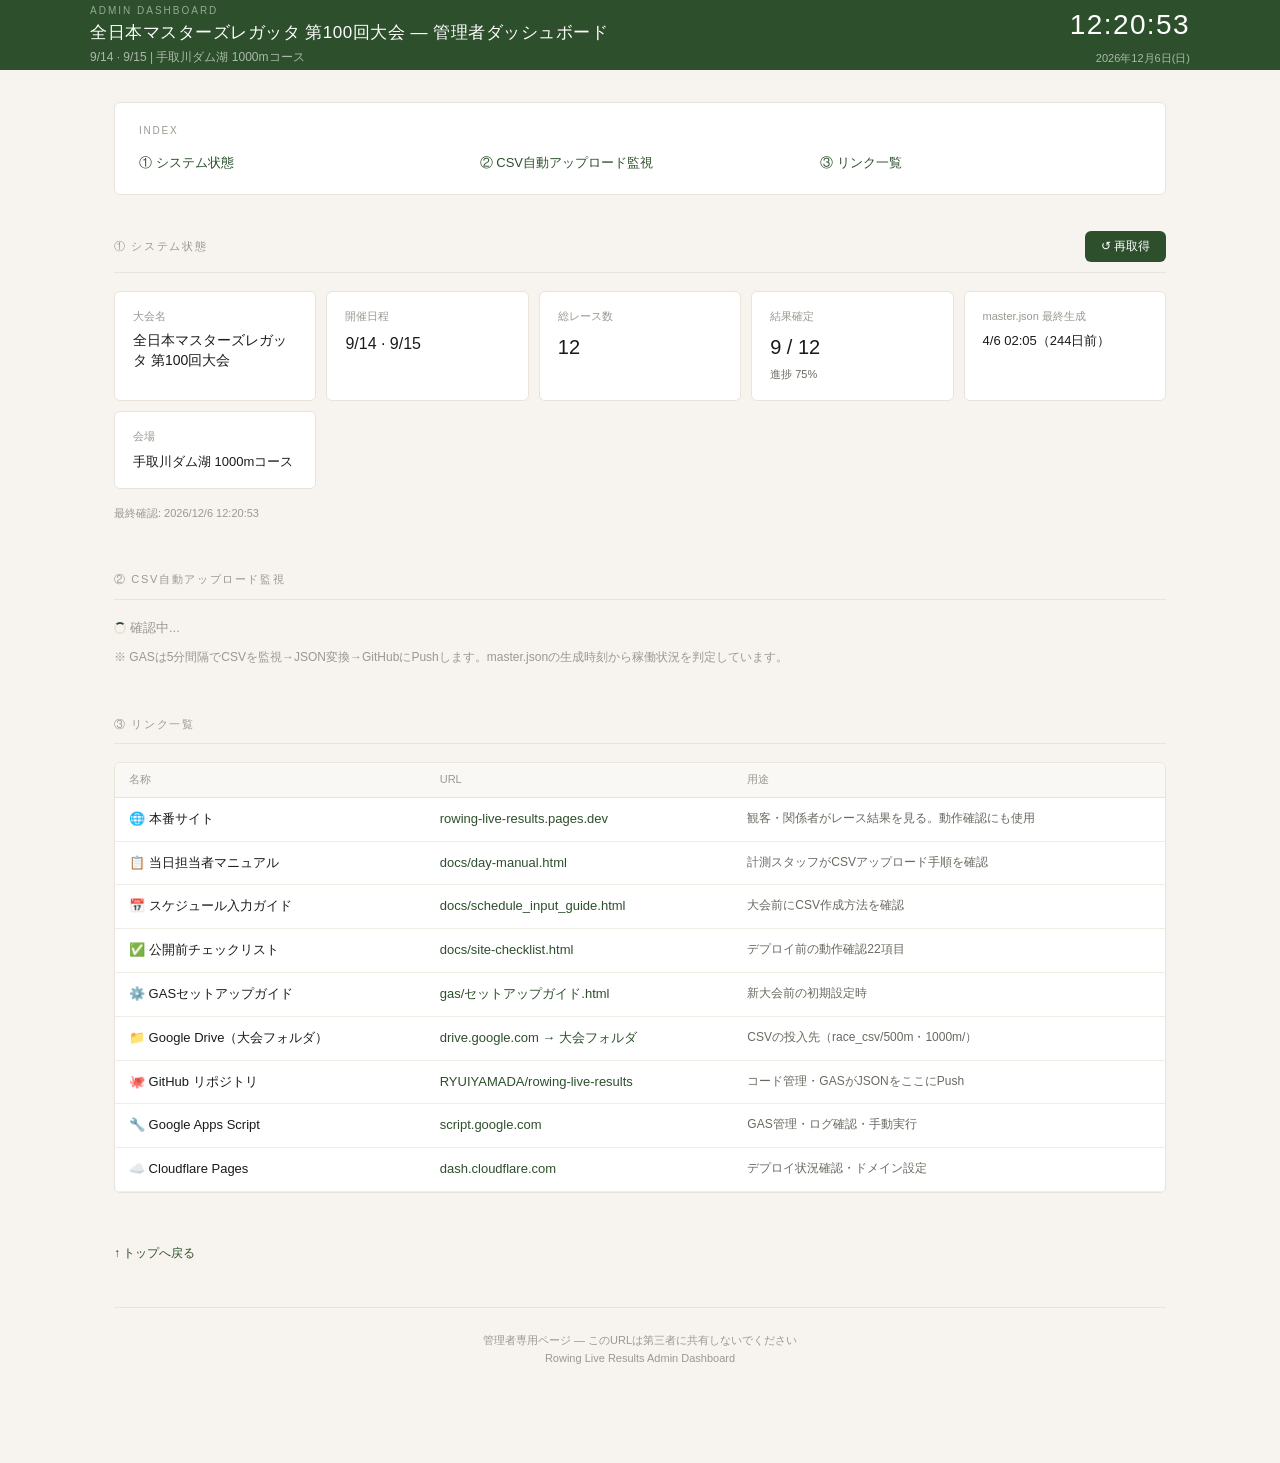
==== commit c04334d8: "fix: 管理者画面 - ②レース反映状況を削除、時計をJST正確表示に修正 - toLocaleString(Asia/Tokyo)で確実にJST表示 - ②セクション削除、③→②・④→③に番号繰り" ====
--- a/admin/9922/index.html
+++ b/admin/9922/index.html
@@ -259,9 +259,8 @@
     <div class="toc-title">INDEX</div>
     <ul class="toc-list">
       <li><a href="#section-status">① システム状態</a></li>
-      <li><a href="#section-races">② レース反映状況（日別タイムライン）</a></li>
-      <li><a href="#section-pipeline">③ CSV自動アップロード監視</a></li>
-      <li><a href="#section-links">④ リンク一覧</a></li>
+      <li><a href="#section-pipeline">② CSV自動アップロード監視</a></li>
+      <li><a href="#section-links">③ リンク一覧</a></li>
     </ul>
   </nav>
 
@@ -302,41 +301,11 @@
     <div class="last-check" id="last-check"></div>
   </section>
 
-  <!-- ===== ② レース反映状況 ===== -->
-  <section class="section">
-    <div id="section-races" class="section-anchor"></div>
-    <div class="section-header">
-      <div class="section-title">② レース反映状況</div>
-      <div style="font-size:12px;color:var(--text-muted)" id="races-summary"></div>
-    </div>
-
-    <!-- メインタブ（概要 / タイムライン） -->
-    <div class="tabs">
-      <button class="tab-btn active" onclick="switchTab('overview', this)">📊 概要</button>
-      <button class="tab-btn" onclick="switchTab('timeline', this)">🕐 日別タイムライン</button>
-    </div>
-
-    <!-- 概要パネル -->
-    <div class="tab-panel active" id="panel-overview">
-      <div id="overview-container">
-        <div style="color:var(--text-muted);font-size:13px"><span class="spinner"></span>読み込み中...</div>
-      </div>
-    </div>
-
-    <!-- タイムラインパネル -->
-    <div class="tab-panel" id="panel-timeline">
-      <div class="day-tabs" id="timeline-day-tabs"></div>
-      <div id="timeline-container">
-        <div style="color:var(--text-muted);font-size:13px"><span class="spinner"></span>読み込み中...</div>
-      </div>
-    </div>
-  </section>
-
-  <!-- ===== ③ CSV自動アップロード監視 ===== -->
+  <!-- ===== ② CSV自動アップロード監視 ===== -->
   <section class="section">
     <div id="section-pipeline" class="section-anchor"></div>
     <div class="section-header">
-      <div class="section-title">③ CSV自動アップロード監視</div>
+      <div class="section-title">② CSV自動アップロード監視</div>
     </div>
     <div class="pipeline" id="pipeline">
       <div style="color:var(--text-muted);font-size:13px"><span class="spinner"></span>確認中...</div>
@@ -350,7 +319,7 @@
   <section class="section">
     <div id="section-links" class="section-anchor"></div>
     <div class="section-header">
-      <div class="section-title">④ リンク一覧</div>
+      <div class="section-title">③ リンク一覧</div>
     </div>
     <div class="links-table-wrapper">
       <table class="links-table">
@@ -410,11 +379,10 @@
 function startClock() {
   function tick() {
     const now = new Date();
-    const jst = new Date(now.getTime() + (9*60 - now.getTimezoneOffset()) * 60000);
     document.getElementById('clock-time').textContent =
-      jst.toISOString().slice(11,19);
+      now.toLocaleString('ja-JP', { timeZone:'Asia/Tokyo', hour:'2-digit', minute:'2-digit', second:'2-digit', hour12:false });
     document.getElementById('clock-date').textContent =
-      jst.toLocaleString('ja-JP', { timeZone:'Asia/Tokyo', year:'numeric', month:'long', day:'numeric', weekday:'short' });
+      now.toLocaleString('ja-JP', { timeZone:'Asia/Tokyo', year:'numeric', month:'long', day:'numeric', weekday:'short' });
     updateCurrentRaceBanner();
   }
   tick();
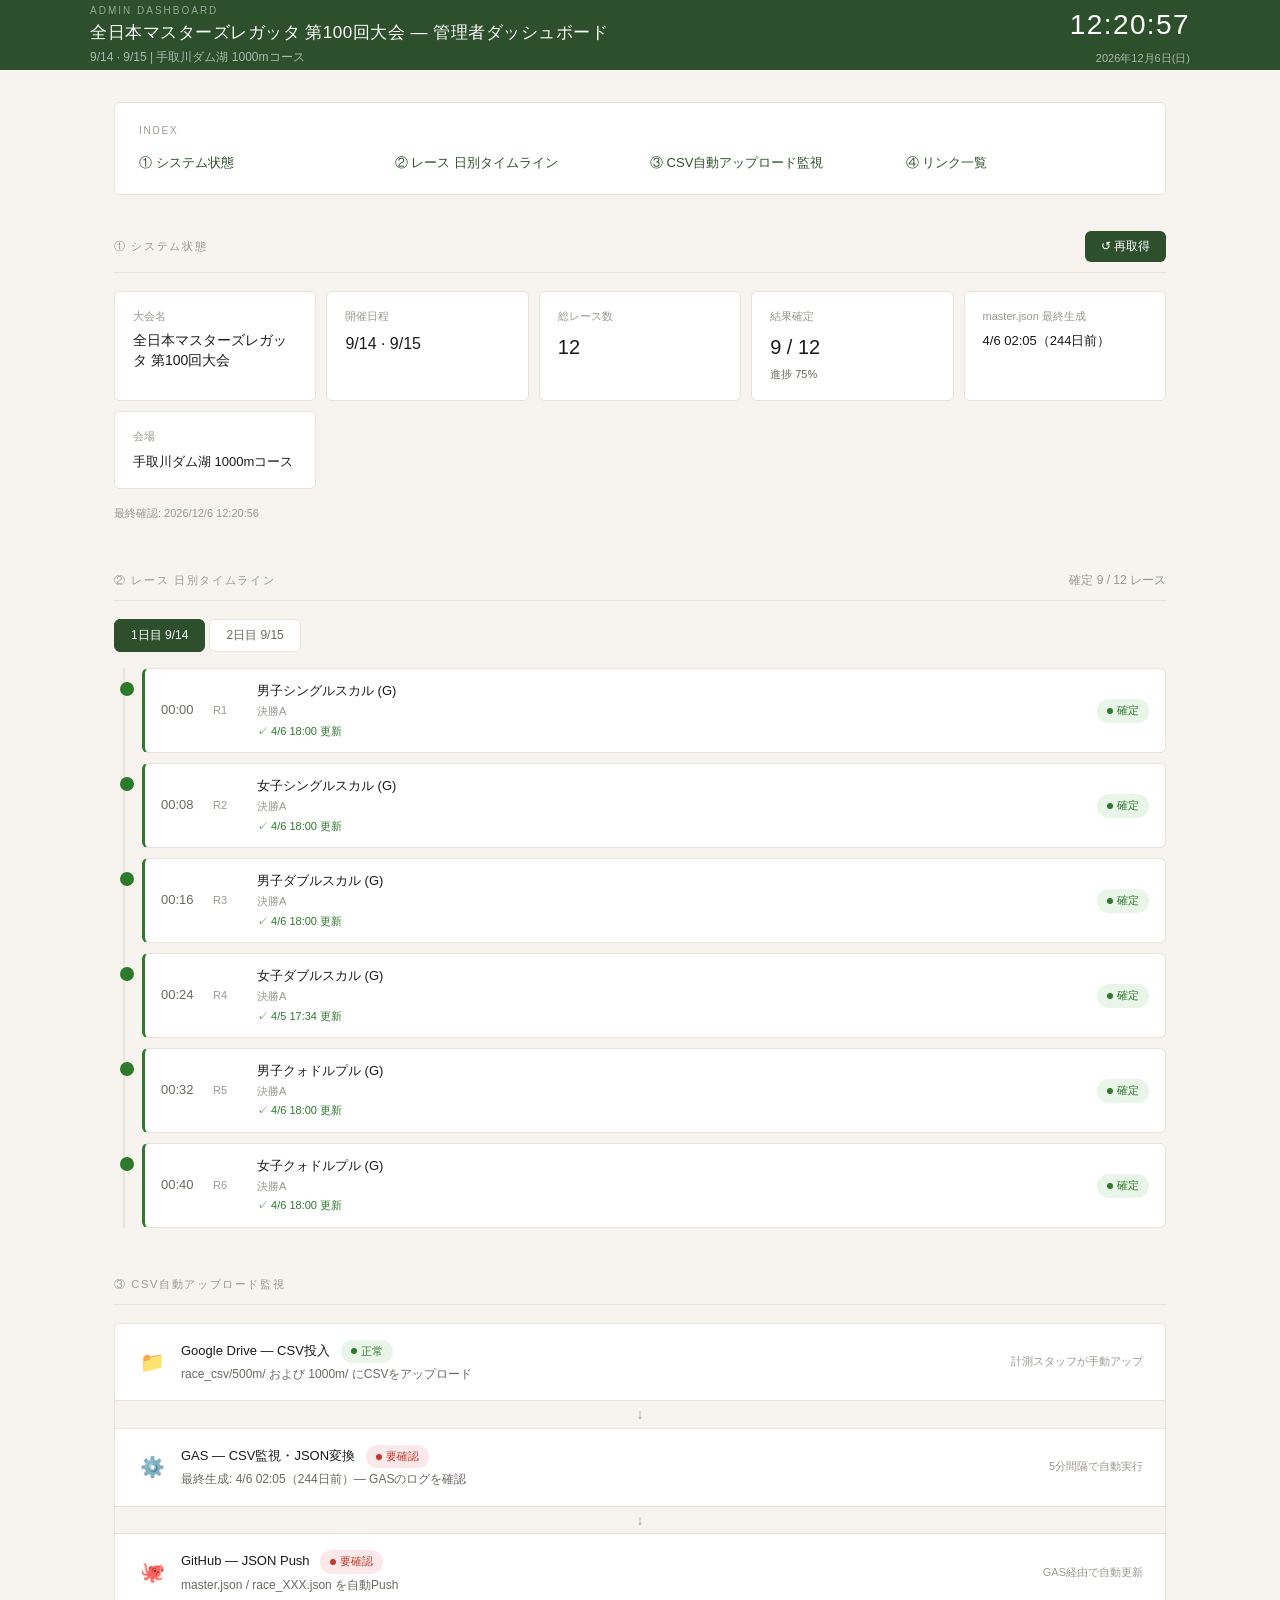
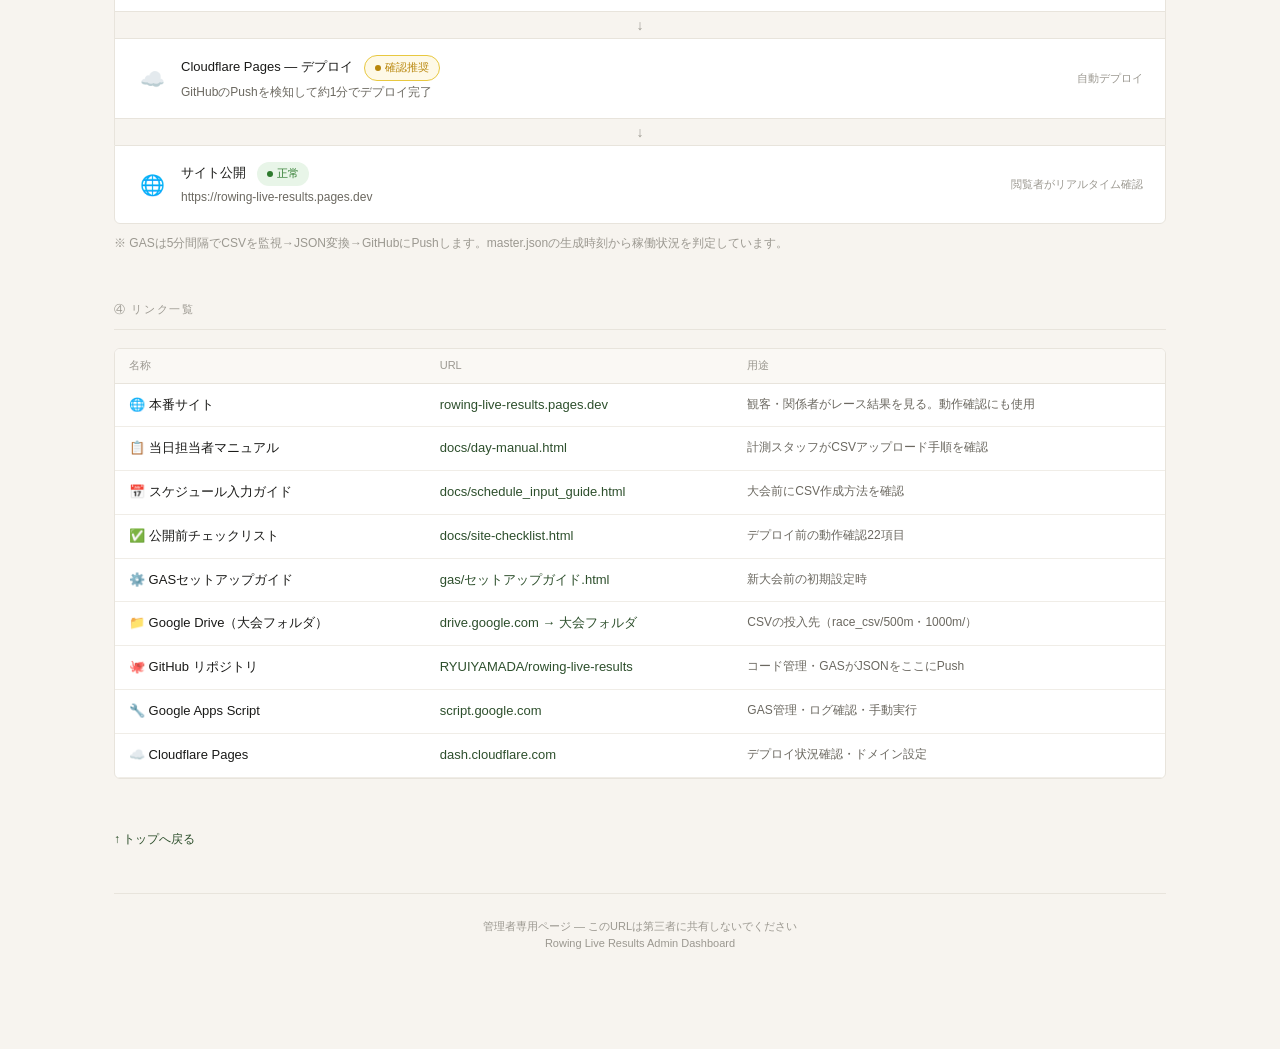
==== commit 96a08bc2: "fix: 管理者画面 - 時計をIntl.DateTimeFormat方式でJST確実表示、タイムライン単体復活 - Intl.DateTimeFormat.formatToParts() でHH:M" ====
--- a/admin/9922/index.html
+++ b/admin/9922/index.html
@@ -259,8 +259,9 @@
     <div class="toc-title">INDEX</div>
     <ul class="toc-list">
       <li><a href="#section-status">① システム状態</a></li>
-      <li><a href="#section-pipeline">② CSV自動アップロード監視</a></li>
-      <li><a href="#section-links">③ リンク一覧</a></li>
+      <li><a href="#section-timeline">② レース 日別タイムライン</a></li>
+      <li><a href="#section-pipeline">③ CSV自動アップロード監視</a></li>
+      <li><a href="#section-links">④ リンク一覧</a></li>
     </ul>
   </nav>
 
@@ -301,11 +302,24 @@
     <div class="last-check" id="last-check"></div>
   </section>
 
-  <!-- ===== ② CSV自動アップロード監視 ===== -->
+  <!-- ===== ② 日別タイムライン ===== -->
+  <section class="section">
+    <div id="section-timeline" class="section-anchor"></div>
+    <div class="section-header">
+      <div class="section-title">② レース 日別タイムライン</div>
+      <div style="font-size:12px;color:var(--text-muted)" id="races-summary"></div>
+    </div>
+    <div class="day-tabs" id="timeline-day-tabs"></div>
+    <div id="timeline-container">
+      <div style="color:var(--text-muted);font-size:13px"><span class="spinner"></span>読み込み中...</div>
+    </div>
+  </section>
+
+  <!-- ===== ③ CSV自動アップロード監視 ===== -->
   <section class="section">
     <div id="section-pipeline" class="section-anchor"></div>
     <div class="section-header">
-      <div class="section-title">② CSV自動アップロード監視</div>
+      <div class="section-title">③ CSV自動アップロード監視</div>
     </div>
     <div class="pipeline" id="pipeline">
       <div style="color:var(--text-muted);font-size:13px"><span class="spinner"></span>確認中...</div>
@@ -319,7 +333,7 @@
   <section class="section">
     <div id="section-links" class="section-anchor"></div>
     <div class="section-header">
-      <div class="section-title">③ リンク一覧</div>
+      <div class="section-title">④ リンク一覧</div>
     </div>
     <div class="links-table-wrapper">
       <table class="links-table">
@@ -375,14 +389,27 @@
   return String(s||'').replace(/&/g,'&amp;').replace(/</g,'&lt;').replace(/>/g,'&gt;');
 }
 
-/* ===== 時計 ===== */
+/* ===== 時計（JST確実表示） ===== */
+function getJST() {
+  const now = new Date();
+  // en-USでJSTの各値を取得（HH:MM:SS形式を確実に得るため）
+  const fmt = new Intl.DateTimeFormat('en-US', {
+    timeZone: 'Asia/Tokyo',
+    hour: '2-digit', minute: '2-digit', second: '2-digit', hour12: false
+  });
+  const parts = {};
+  fmt.formatToParts(now).forEach(p => { parts[p.type] = p.value; });
+  return {
+    time: `${parts.hour}:${parts.minute}:${parts.second}`,
+    date: now.toLocaleDateString('ja-JP', { timeZone:'Asia/Tokyo', year:'numeric', month:'long', day:'numeric', weekday:'short' }),
+  };
+}
+
 function startClock() {
   function tick() {
-    const now = new Date();
-    document.getElementById('clock-time').textContent =
-      now.toLocaleString('ja-JP', { timeZone:'Asia/Tokyo', hour:'2-digit', minute:'2-digit', second:'2-digit', hour12:false });
-    document.getElementById('clock-date').textContent =
-      now.toLocaleString('ja-JP', { timeZone:'Asia/Tokyo', year:'numeric', month:'long', day:'numeric', weekday:'short' });
+    const { time, date } = getJST();
+    document.getElementById('clock-time').textContent = time;
+    document.getElementById('clock-date').textContent = date;
     updateCurrentRaceBanner();
   }
   tick();
@@ -483,7 +510,6 @@
   document.getElementById('races-summary').textContent = `確定 ${doneCount} / ${schedule.length} レース`;
 
   // 描画
-  renderOverview(schedule);
   renderTimelineDayTabs(schedule);
   renderPipeline();
   updateCurrentRaceBanner();
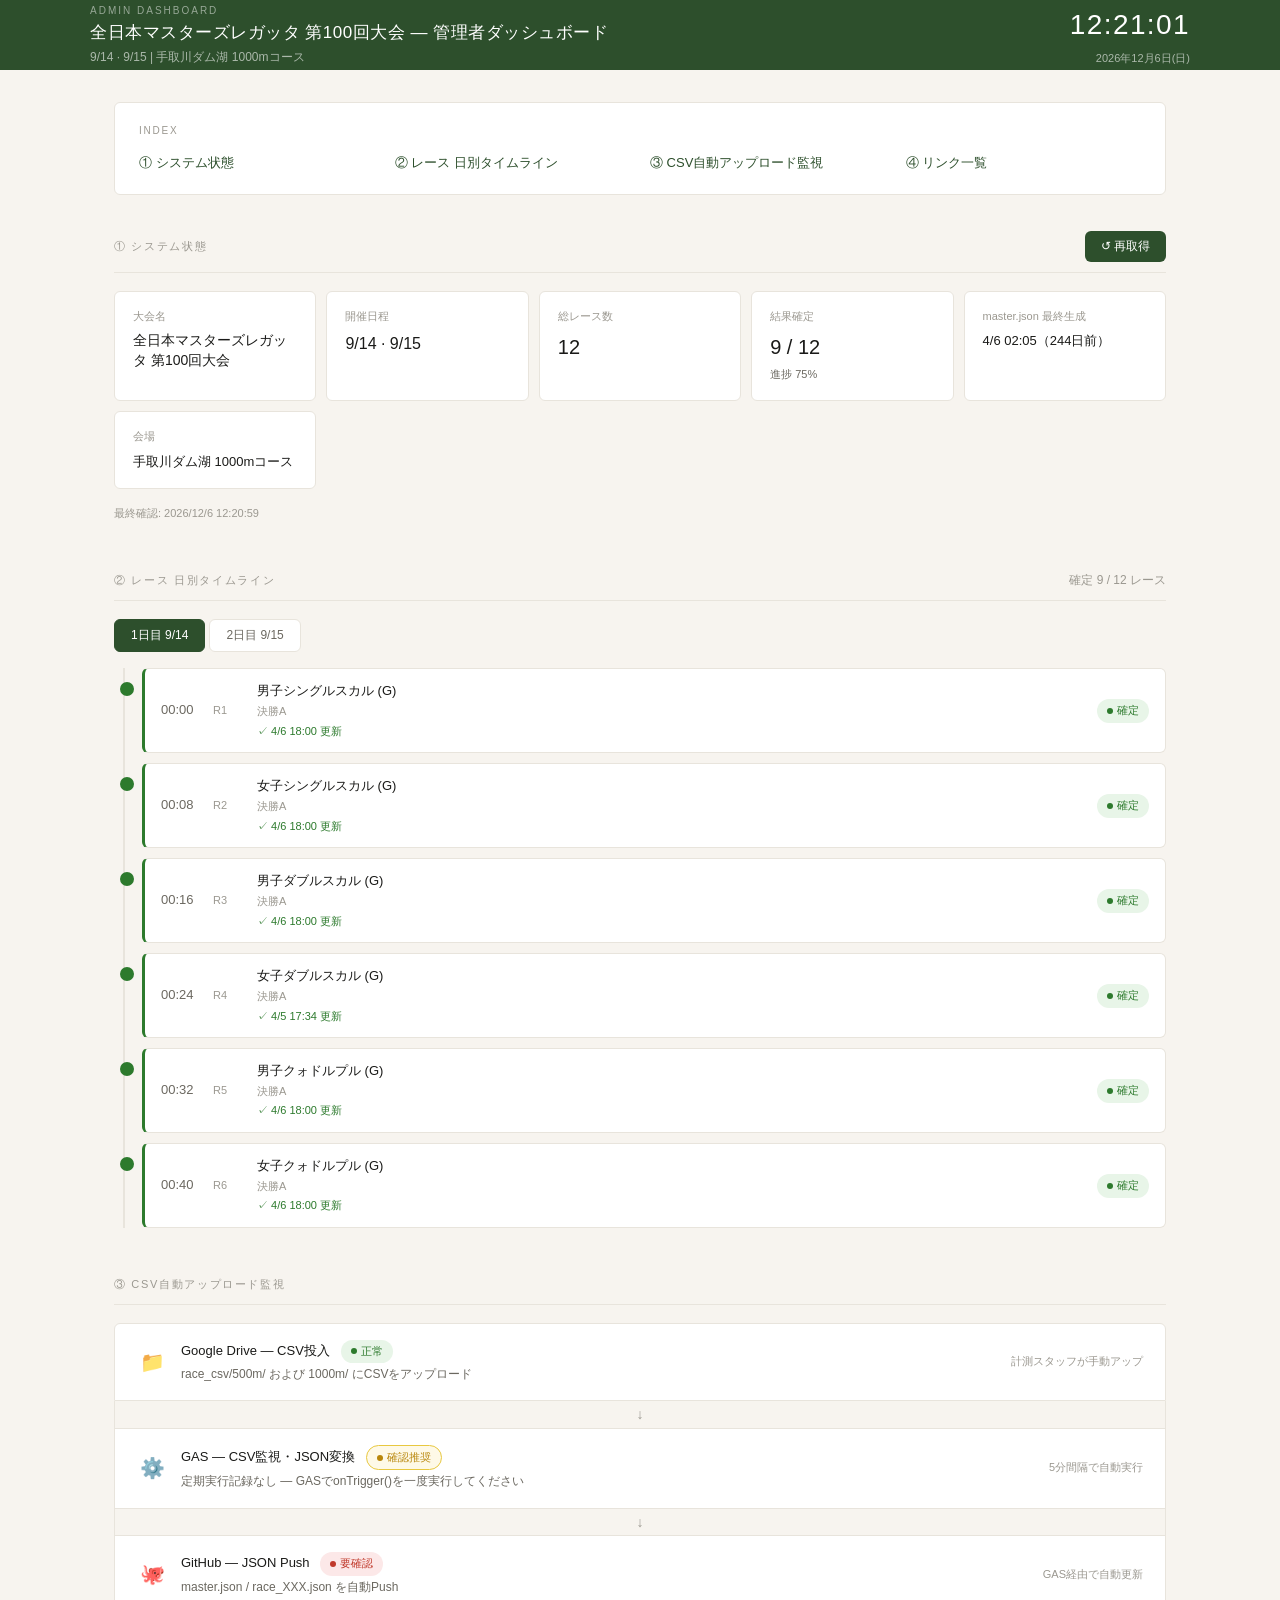
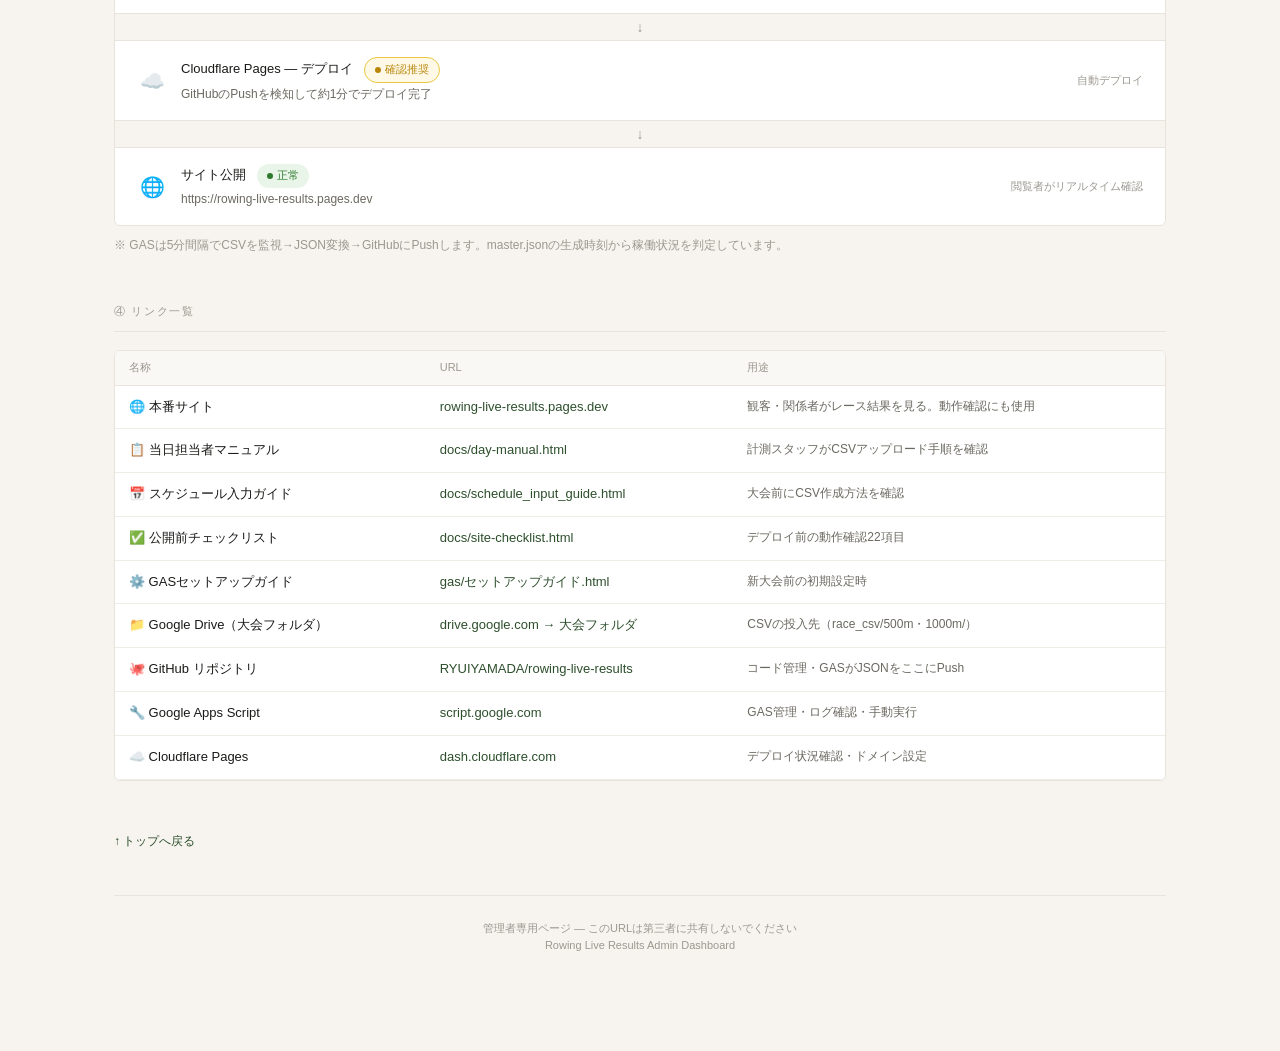
==== commit 62ea2b74: "feat: GASハートビート機能追加 + 管理者画面の定期実行監視を正確化 [GAS] - onTrigger() 実行のたびに master.json の last_trigger_at を更新 " ====
--- a/admin/9922/index.html
+++ b/admin/9922/index.html
@@ -623,12 +623,25 @@
 
 /* ===== パイプライン ===== */
 function renderPipeline() {
-  const genAt = masterData?.generated_at;
-  const diffMin = genAt ? (Date.now()-new Date(genAt))/60000 : Infinity;
+  // last_trigger_at = 定期トリガーの最終実行時刻（5分ごとに自動更新）
+  // generated_at    = importMasterData() 手動実行時のみ更新
+  const triggerAt = masterData?.last_trigger_at;
+  const diffMin = triggerAt ? (Date.now()-new Date(triggerAt))/60000 : Infinity;
+
   let gasStatus, gasDesc;
-  if (diffMin <= 8)  { gasStatus='ok';   gasDesc = `最終生成: ${fmtDateTime(genAt)}（${timeAgo(genAt)}）— 正常稼働中`; }
-  else if (diffMin <= 20){ gasStatus='warn'; gasDesc = `最終生成: ${fmtDateTime(genAt)}（${timeAgo(genAt)}）— やや時間が経過`; }
-  else               { gasStatus='ng';   gasDesc = `最終生成: ${genAt?fmtDateTime(genAt)+'（'+timeAgo(genAt)+'）':'不明'}— GASのログを確認`; }
+  if (!triggerAt) {
+    gasStatus = 'warn';
+    gasDesc = '定期実行記録なし — GASでonTrigger()を一度実行してください';
+  } else if (diffMin <= 8) {
+    gasStatus = 'ok';
+    gasDesc = `定期実行: ${fmtDateTime(triggerAt)}（${timeAgo(triggerAt)}）— 正常稼働中 ✓`;
+  } else if (diffMin <= 15) {
+    gasStatus = 'warn';
+    gasDesc = `定期実行: ${fmtDateTime(triggerAt)}（${timeAgo(triggerAt)}）— ${Math.floor(diffMin)}分経過、もう少し待機`;
+  } else {
+    gasStatus = 'ng';
+    gasDesc = `定期実行: ${fmtDateTime(triggerAt)}（${timeAgo(triggerAt)}）— ${Math.floor(diffMin)}分停止中、GASトリガーを確認してください`;
+  }
 
   const bMap = {
     ok:  `<span class="badge badge-ok"><span class="dot dot-ok"></span>正常</span>`,
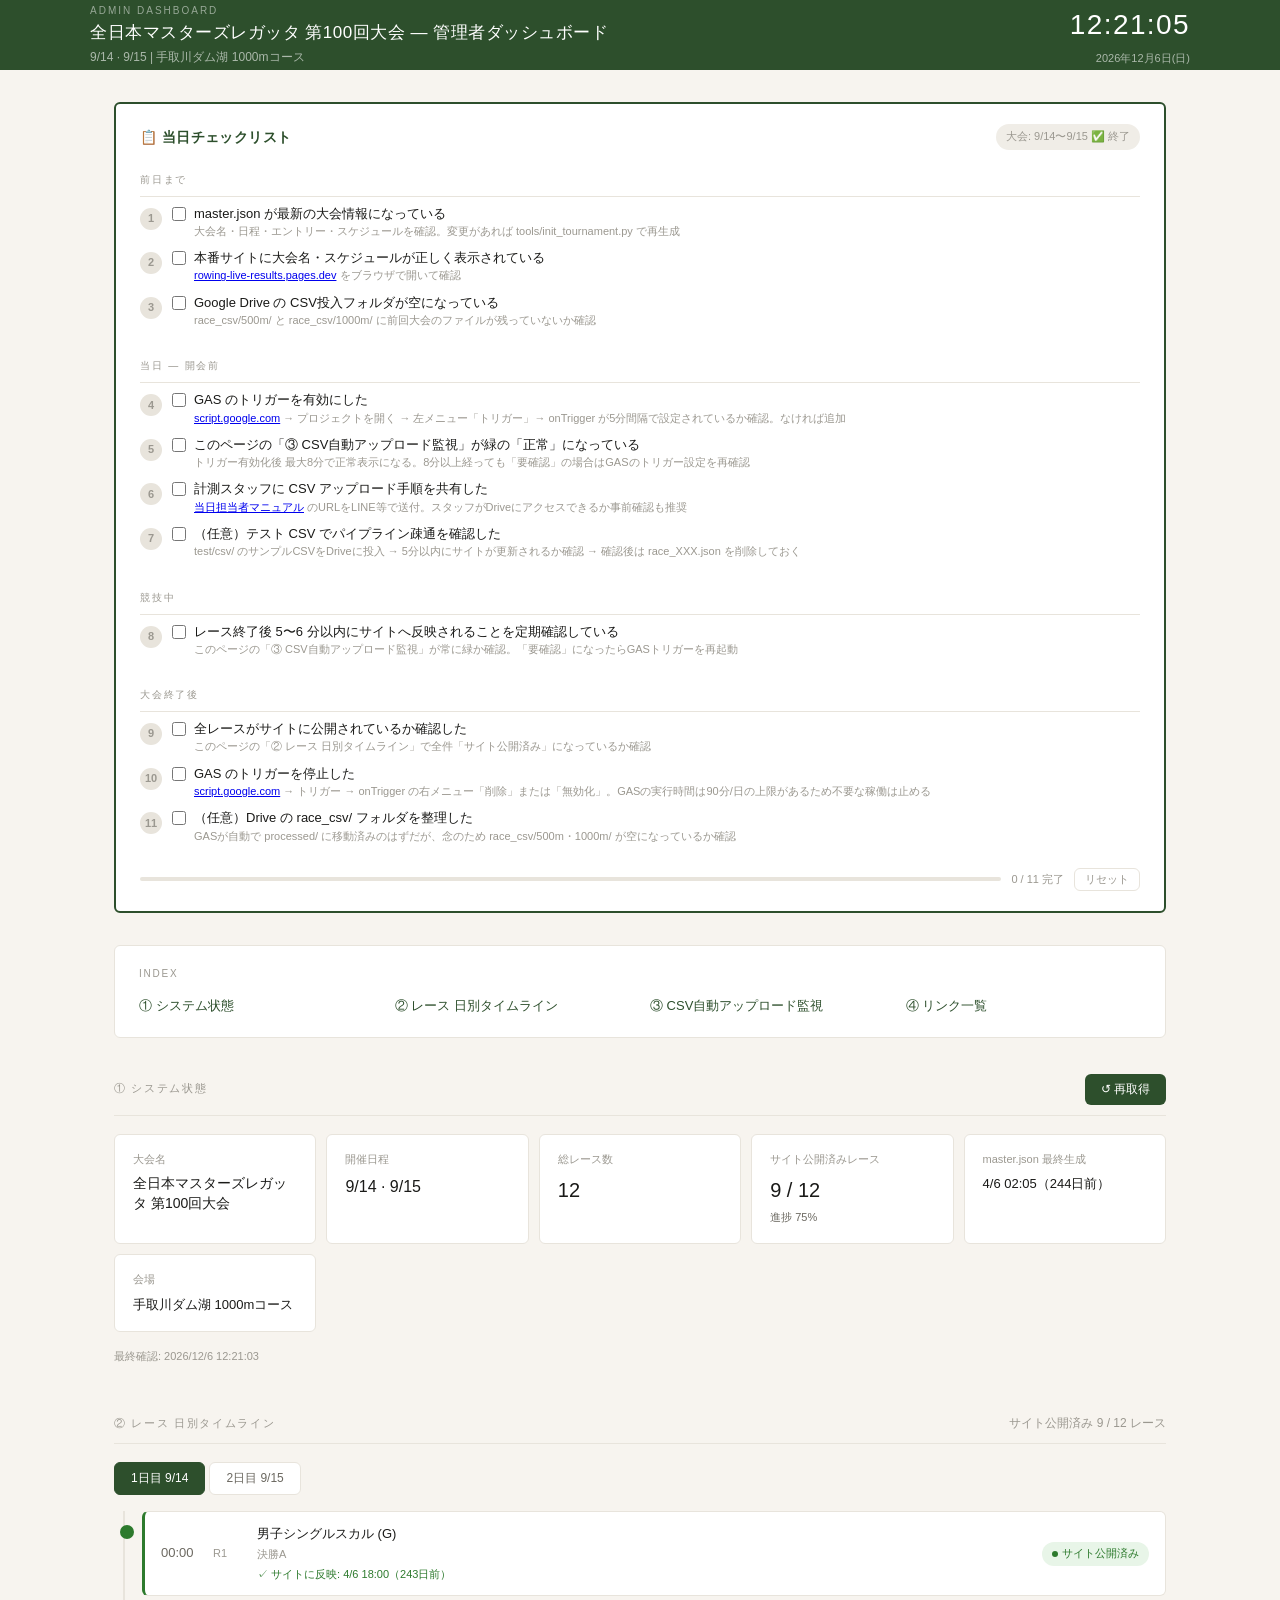
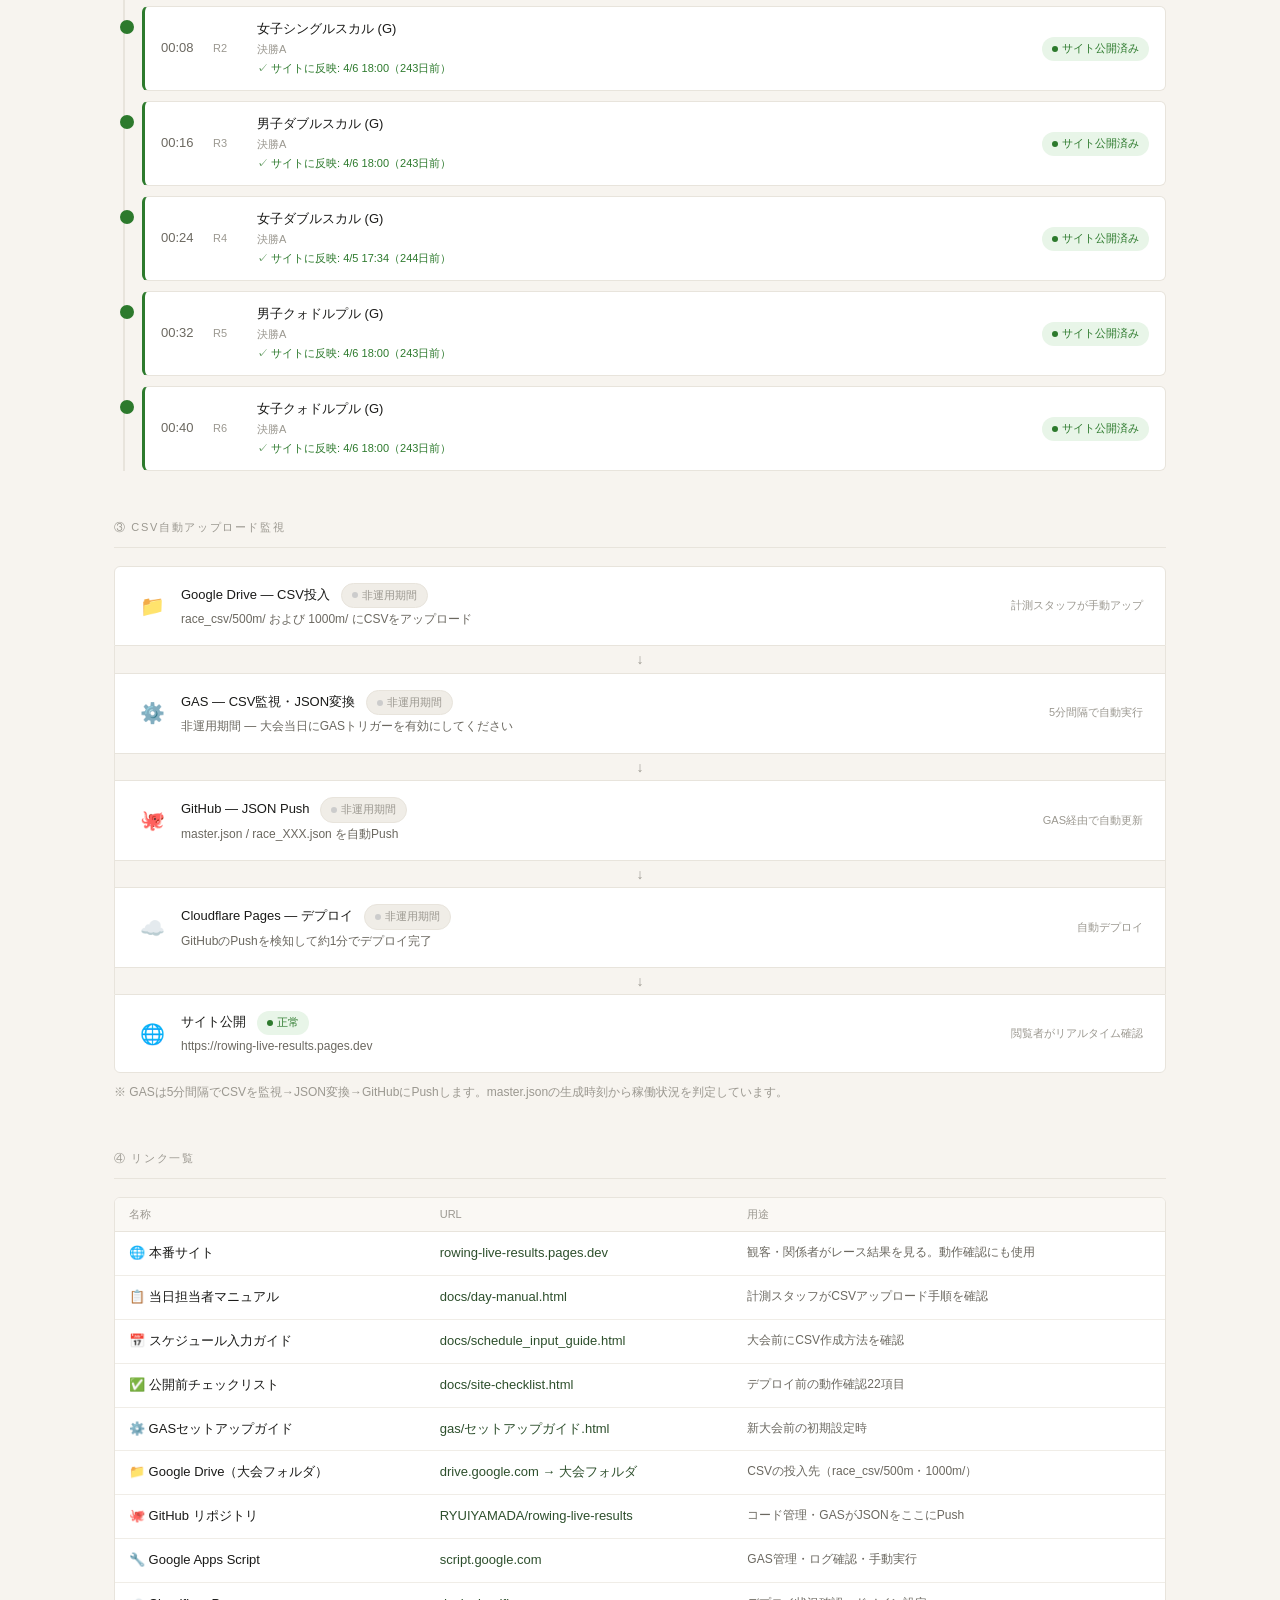
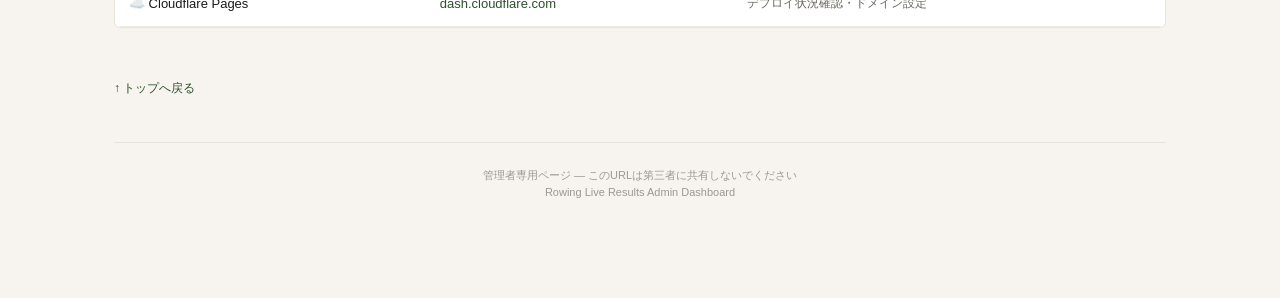
==== commit 7d202671: "design: グリーンテーマ磨き上げ（Noto Sans JP・ヘッダー深み・カード影・カテゴリーバッジ統一）" ====
--- a/admin/9922/index.html
+++ b/admin/9922/index.html
@@ -220,6 +220,148 @@
   .back-to-top { display: inline-block; font-size: 12px; color: var(--accent); text-decoration: none; margin-bottom: 12px; }
   .footer { text-align: center; font-size: 11px; color: var(--text-muted); padding: 24px 0 16px; border-top: 1px solid var(--border); margin-top: 32px; }
 
+  /* ===== 当日チェックリスト ===== */
+  .checklist-banner {
+    background: var(--card);
+    border: 2px solid var(--accent);
+    border-radius: var(--radius);
+    padding: 20px 24px;
+    margin-bottom: 32px;
+  }
+  .checklist-banner-header {
+    display: flex;
+    align-items: center;
+    justify-content: space-between;
+    margin-bottom: 16px;
+    flex-wrap: wrap;
+    gap: 8px;
+  }
+  .checklist-banner-title {
+    font-size: 14px;
+    font-weight: 600;
+    color: var(--accent);
+    letter-spacing: 0.03em;
+  }
+  .checklist-period {
+    font-size: 11px;
+    color: var(--text-muted);
+    background: #F0EDE7;
+    padding: 4px 10px;
+    border-radius: 20px;
+  }
+  .checklist-groups { display: flex; gap: 24px; flex-wrap: wrap; }
+  .checklist-group { flex: 1; min-width: 220px; }
+  .checklist-group-title {
+    font-size: 10px;
+    letter-spacing: 0.15em;
+    color: var(--text-muted);
+    margin-bottom: 8px;
+    text-transform: uppercase;
+    font-weight: 400;
+  }
+  .checklist-item {
+    display: flex;
+    align-items: flex-start;
+    gap: 8px;
+    margin-bottom: 6px;
+    font-size: 13px;
+    cursor: pointer;
+    user-select: none;
+  }
+  .checklist-item input[type=checkbox] {
+    margin-top: 2px;
+    accent-color: var(--accent);
+    width: 14px;
+    height: 14px;
+    flex-shrink: 0;
+    cursor: pointer;
+  }
+  .checklist-item label {
+    cursor: pointer;
+    line-height: 1.4;
+    color: var(--text);
+  }
+  .checklist-item.checked label {
+    color: var(--text-muted);
+    text-decoration: line-through;
+  }
+  .checklist-item .item-note {
+    font-size: 11px;
+    color: var(--text-muted);
+    display: block;
+    margin-top: 1px;
+  }
+  .checklist-progress {
+    margin-top: 14px;
+    display: flex;
+    align-items: center;
+    gap: 10px;
+  }
+  .checklist-progress-bar {
+    flex: 1;
+    height: 4px;
+    background: var(--border);
+    border-radius: 2px;
+    overflow: hidden;
+  }
+  .checklist-progress-fill {
+    height: 100%;
+    background: var(--ok);
+    border-radius: 2px;
+    transition: width 0.3s;
+  }
+  .checklist-progress-text {
+    font-size: 11px;
+    color: var(--text-muted);
+    white-space: nowrap;
+  }
+  .checklist-reset {
+    font-size: 11px;
+    color: var(--text-muted);
+    background: none;
+    border: 1px solid var(--border);
+    border-radius: var(--radius);
+    padding: 3px 10px;
+    cursor: pointer;
+    font-family: inherit;
+  }
+  .checklist-reset:hover { color: var(--ng); border-color: var(--ng); }
+
+  /* チェックリスト フェーズ・ステップ */
+  .cl-phase { margin-bottom: 18px; }
+  .cl-phase-label {
+    font-size: 10px;
+    letter-spacing: 0.18em;
+    text-transform: uppercase;
+    color: var(--text-muted);
+    font-weight: 400;
+    padding: 6px 0 8px;
+    border-bottom: 1px solid var(--border);
+    margin-bottom: 8px;
+  }
+  .cl-steps { display: flex; flex-direction: column; gap: 4px; }
+  .cl-step { display: flex; align-items: flex-start; gap: 10px; }
+  .cl-step-num {
+    width: 22px;
+    height: 22px;
+    border-radius: 50%;
+    background: var(--border);
+    color: var(--text-muted);
+    font-size: 11px;
+    font-weight: 600;
+    display: flex;
+    align-items: center;
+    justify-content: center;
+    flex-shrink: 0;
+    margin-top: 3px;
+  }
+  .cl-step-body { flex: 1; }
+  /* ステップ番号 — チェック済みは緑に */
+  .cl-step-num.done { background: var(--ok); color: #fff; }
+
+  /* 非運用バッジ */
+  .badge-idle { background: #F0EDE7; color: var(--text-muted); border: 1px solid var(--border); }
+
   @media (max-width: 640px) {
     .site-header { padding: 0 16px; }
     .live-clock-time { font-size: 20px; }
@@ -253,6 +395,147 @@
 </header>
 
 <div class="page">
+
+  <!-- ===== 当日チェックリスト ===== -->
+  <div class="checklist-banner" id="checklist-banner">
+    <div class="checklist-banner-header">
+      <div class="checklist-banner-title">📋 当日チェックリスト</div>
+      <div class="checklist-period" id="checklist-period"></div>
+    </div>
+
+    <!-- 前日まで -->
+    <div class="cl-phase">
+      <div class="cl-phase-label">前日まで</div>
+      <div class="cl-steps">
+        <div class="cl-step">
+          <div class="cl-step-num">1</div>
+          <div class="cl-step-body">
+            <div class="checklist-item" id="ci-master">
+              <input type="checkbox" id="c-master" onchange="onCheck(this)">
+              <label for="c-master">master.json が最新の大会情報になっている<span class="item-note">大会名・日程・エントリー・スケジュールを確認。変更があれば tools/init_tournament.py で再生成</span></label>
+            </div>
+          </div>
+        </div>
+        <div class="cl-step">
+          <div class="cl-step-num">2</div>
+          <div class="cl-step-body">
+            <div class="checklist-item" id="ci-site">
+              <input type="checkbox" id="c-site" onchange="onCheck(this)">
+              <label for="c-site">本番サイトに大会名・スケジュールが正しく表示されている<span class="item-note"><a href="https://rowing-live-results.pages.dev" target="_blank">rowing-live-results.pages.dev</a> をブラウザで開いて確認</span></label>
+            </div>
+          </div>
+        </div>
+        <div class="cl-step">
+          <div class="cl-step-num">3</div>
+          <div class="cl-step-body">
+            <div class="checklist-item" id="ci-drive">
+              <input type="checkbox" id="c-drive" onchange="onCheck(this)">
+              <label for="c-drive">Google Drive の CSV投入フォルダが空になっている<span class="item-note">race_csv/500m/ と race_csv/1000m/ に前回大会のファイルが残っていないか確認</span></label>
+            </div>
+          </div>
+        </div>
+      </div>
+    </div>
+
+    <!-- 当日 開会前 -->
+    <div class="cl-phase">
+      <div class="cl-phase-label">当日 — 開会前</div>
+      <div class="cl-steps">
+        <div class="cl-step">
+          <div class="cl-step-num">4</div>
+          <div class="cl-step-body">
+            <div class="checklist-item" id="ci-gas-trigger">
+              <input type="checkbox" id="c-gas-trigger" onchange="onCheck(this)">
+              <label for="c-gas-trigger">GAS のトリガーを有効にした<span class="item-note"><a href="https://script.google.com" target="_blank">script.google.com</a> → プロジェクトを開く → 左メニュー「トリガー」→ onTrigger が5分間隔で設定されているか確認。なければ追加</span></label>
+            </div>
+          </div>
+        </div>
+        <div class="cl-step">
+          <div class="cl-step-num">5</div>
+          <div class="cl-step-body">
+            <div class="checklist-item" id="ci-gas-ok">
+              <input type="checkbox" id="c-gas-ok" onchange="onCheck(this)">
+              <label for="c-gas-ok">このページの「③ CSV自動アップロード監視」が緑の「正常」になっている<span class="item-note">トリガー有効化後 最大8分で正常表示になる。8分以上経っても「要確認」の場合はGASのトリガー設定を再確認</span></label>
+            </div>
+          </div>
+        </div>
+        <div class="cl-step">
+          <div class="cl-step-num">6</div>
+          <div class="cl-step-body">
+            <div class="checklist-item" id="ci-staff">
+              <input type="checkbox" id="c-staff" onchange="onCheck(this)">
+              <label for="c-staff">計測スタッフに CSV アップロード手順を共有した<span class="item-note"><a href="https://rowing-live-results.pages.dev/docs/day-manual.html" target="_blank">当日担当者マニュアル</a> のURLをLINE等で送付。スタッフがDriveにアクセスできるか事前確認も推奨</span></label>
+            </div>
+          </div>
+        </div>
+        <div class="cl-step">
+          <div class="cl-step-num">7</div>
+          <div class="cl-step-body">
+            <div class="checklist-item" id="ci-test-csv">
+              <input type="checkbox" id="c-test-csv" onchange="onCheck(this)">
+              <label for="c-test-csv">（任意）テスト CSV でパイプライン疎通を確認した<span class="item-note">test/csv/ のサンプルCSVをDriveに投入 → 5分以内にサイトが更新されるか確認 → 確認後は race_XXX.json を削除しておく</span></label>
+            </div>
+          </div>
+        </div>
+      </div>
+    </div>
+
+    <!-- 競技中 -->
+    <div class="cl-phase">
+      <div class="cl-phase-label">競技中</div>
+      <div class="cl-steps">
+        <div class="cl-step">
+          <div class="cl-step-num">8</div>
+          <div class="cl-step-body">
+            <div class="checklist-item" id="ci-monitor">
+              <input type="checkbox" id="c-monitor" onchange="onCheck(this)">
+              <label for="c-monitor">レース終了後 5〜6 分以内にサイトへ反映されることを定期確認している<span class="item-note">このページの「③ CSV自動アップロード監視」が常に緑か確認。「要確認」になったらGASトリガーを再起動</span></label>
+            </div>
+          </div>
+        </div>
+      </div>
+    </div>
+
+    <!-- 大会終了後 -->
+    <div class="cl-phase">
+      <div class="cl-phase-label">大会終了後</div>
+      <div class="cl-steps">
+        <div class="cl-step">
+          <div class="cl-step-num">9</div>
+          <div class="cl-step-body">
+            <div class="checklist-item" id="ci-all-done">
+              <input type="checkbox" id="c-all-done" onchange="onCheck(this)">
+              <label for="c-all-done">全レースがサイトに公開されているか確認した<span class="item-note">このページの「② レース 日別タイムライン」で全件「サイト公開済み」になっているか確認</span></label>
+            </div>
+          </div>
+        </div>
+        <div class="cl-step">
+          <div class="cl-step-num">10</div>
+          <div class="cl-step-body">
+            <div class="checklist-item" id="ci-gas-off">
+              <input type="checkbox" id="c-gas-off" onchange="onCheck(this)">
+              <label for="c-gas-off">GAS のトリガーを停止した<span class="item-note"><a href="https://script.google.com" target="_blank">script.google.com</a> → トリガー → onTrigger の右メニュー「削除」または「無効化」。GASの実行時間は90分/日の上限があるため不要な稼働は止める</span></label>
+            </div>
+          </div>
+        </div>
+        <div class="cl-step">
+          <div class="cl-step-num">11</div>
+          <div class="cl-step-body">
+            <div class="checklist-item" id="ci-csv-clean">
+              <input type="checkbox" id="c-csv-clean" onchange="onCheck(this)">
+              <label for="c-csv-clean">（任意）Drive の race_csv/ フォルダを整理した<span class="item-note">GASが自動で processed/ に移動済みのはずだが、念のため race_csv/500m・1000m/ が空になっているか確認</span></label>
+            </div>
+          </div>
+        </div>
+      </div>
+    </div>
+
+    <div class="checklist-progress">
+      <div class="checklist-progress-bar"><div class="checklist-progress-fill" id="cl-bar" style="width:0%"></div></div>
+      <div class="checklist-progress-text" id="cl-text">0 / 11 完了</div>
+      <button class="checklist-reset" onclick="resetChecklist()">リセット</button>
+    </div>
+  </div>
 
   <!-- ===== インデックス ===== -->
   <nav class="toc">
@@ -286,7 +569,7 @@
         <div class="summary-card-value" id="st-races"><span class="spinner"></span></div>
       </div>
       <div class="summary-card">
-        <div class="summary-card-label">結果確定</div>
+        <div class="summary-card-label">サイト公開済みレース</div>
         <div class="summary-card-value" id="st-done"><span class="spinner"></span></div>
         <div class="summary-card-sub" id="st-pct"></div>
       </div>
@@ -507,11 +790,12 @@
   document.getElementById('st-done').textContent = `${doneCount} / ${schedule.length}`;
   document.getElementById('st-pct').textContent  = `進捗 ${pct}%`;
   document.getElementById('last-check').textContent = `最終確認: ${new Date().toLocaleString('ja-JP',{timeZone:'Asia/Tokyo'})}`;
-  document.getElementById('races-summary').textContent = `確定 ${doneCount} / ${schedule.length} レース`;
+  document.getElementById('races-summary').textContent = `サイト公開済み ${doneCount} / ${schedule.length} レース`;
 
   // 描画
   renderTimelineDayTabs(schedule);
   renderPipeline();
+  initChecklist();
   updateCurrentRaceBanner();
 }
 
@@ -598,12 +882,12 @@
     const round = ROUND_NAMES[race.round] || race.round || '';
 
     let badge;
-    if (isDone)       badge = `<span class="badge badge-ok"><span class="dot dot-ok"></span>確定</span>`;
+    if (isDone)        badge = `<span class="badge badge-ok"><span class="dot dot-ok"></span>サイト公開済み</span>`;
     else if (isActive) badge = `<span class="badge badge-ng"><span class="dot dot-ng"></span>進行中</span>`;
-    else               badge = `<span class="badge badge-none"><span class="dot dot-none"></span>未実施</span>`;
+    else               badge = `<span class="badge badge-none"><span class="dot dot-none"></span>サイト未掲載</span>`;
 
     const updatedRow = result?.updated_at
-      ? `<div class="tl-updated">✓ ${fmtDateTime(result.updated_at)} 更新</div>` : '';
+      ? `<div class="tl-updated">✓ サイトに反映: ${fmtDateTime(result.updated_at)}（${timeAgo(result.updated_at)}）</div>` : '';
 
     return `<div class="tl-item">
       <div class="tl-dot ${state}"></div>
@@ -621,15 +905,107 @@
   }).join('') + '</div>';
 }
 
+/* ===== 大会期間判定 ===== */
+function getTournamentPeriodStatus() {
+  // master.json の tournament.dates から開催期間を判定
+  // 戻り値: 'before' | 'active' | 'after' | 'unknown'
+  const dates = masterData?.tournament?.dates;
+  if (!dates || !dates.length) return 'unknown';
+  const nowJST = new Date(new Date().toLocaleString('en-US', { timeZone: 'Asia/Tokyo' }));
+  const todayStr = nowJST.toISOString().slice(0, 10); // YYYY-MM-DD
+  const sorted = [...dates].sort();
+  const first = sorted[0];
+  const last  = sorted[sorted.length - 1];
+  if (todayStr < first) return 'before';
+  if (todayStr > last)  return 'after';
+  return 'active';
+}
+
+/* ===== チェックリスト ===== */
+const CL_KEY = 'admin_checklist';
+function loadChecklist() {
+  try { return JSON.parse(localStorage.getItem(CL_KEY) || '{}'); } catch(_) { return {}; }
+}
+function saveChecklist(state) {
+  localStorage.setItem(CL_KEY, JSON.stringify(state));
+}
+function updateStepNum(item) {
+  // checklist-item の親 cl-step-body → cl-step → cl-step-num を更新
+  const num = item?.closest('.cl-step')?.querySelector('.cl-step-num');
+  if (num) num.classList.toggle('done', item.classList.contains('checked'));
+}
+function onCheck(cb) {
+  const state = loadChecklist();
+  state[cb.id] = cb.checked;
+  saveChecklist(state);
+  const item = cb.closest('.checklist-item');
+  if (item) {
+    item.classList.toggle('checked', cb.checked);
+    updateStepNum(item);
+  }
+  updateChecklistProgress();
+}
+function resetChecklist() {
+  if (!confirm('チェックリストをリセットしますか？')) return;
+  localStorage.removeItem(CL_KEY);
+  document.querySelectorAll('.checklist-item input[type=checkbox]').forEach(cb => {
+    cb.checked = false;
+    const item = cb.closest('.checklist-item');
+    item?.classList.remove('checked');
+    updateStepNum(item);
+  });
+  updateChecklistProgress();
+}
+function updateChecklistProgress() {
+  const all  = document.querySelectorAll('.checklist-item input[type=checkbox]');
+  const done = document.querySelectorAll('.checklist-item input[type=checkbox]:checked');
+  const pct  = all.length ? Math.round(done.length / all.length * 100) : 0;
+  document.getElementById('cl-bar').style.width  = pct + '%';
+  document.getElementById('cl-text').textContent = `${done.length} / ${all.length} 完了`;
+}
+function initChecklist() {
+  const state = loadChecklist();
+  document.querySelectorAll('.checklist-item input[type=checkbox]').forEach(cb => {
+    if (state[cb.id]) {
+      cb.checked = true;
+      const item = cb.closest('.checklist-item');
+      item?.classList.add('checked');
+      updateStepNum(item);
+    }
+  });
+  // 大会期間ラベル
+  const dates = masterData?.tournament?.dates;
+  const period = document.getElementById('checklist-period');
+  if (dates && dates.length) {
+    const [first, ...rest] = [...dates].sort();
+    const last = rest.length ? rest[rest.length-1] : first;
+    const fmt = d => { const [,m,day]=d.split('-'); return `${parseInt(m)}/${parseInt(day)}`; };
+    const ps = getTournamentPeriodStatus();
+    const label = ps==='active' ? '🔴 開催中' : ps==='before' ? '📅 開催前' : ps==='after' ? '✅ 終了' : '';
+    period.textContent = `大会: ${fmt(first)}${first!==last?'〜'+fmt(last):''} ${label}`;
+  }
+  updateChecklistProgress();
+}
+
 /* ===== パイプライン ===== */
 function renderPipeline() {
   // last_trigger_at = 定期トリガーの最終実行時刻（5分ごとに自動更新）
   // generated_at    = importMasterData() 手動実行時のみ更新
   const triggerAt = masterData?.last_trigger_at;
   const diffMin = triggerAt ? (Date.now()-new Date(triggerAt))/60000 : Infinity;
+  const periodStatus = getTournamentPeriodStatus(); // 'before' | 'active' | 'after' | 'unknown'
+  const isOperating = periodStatus === 'active'; // 開催中のみ稼働が必要
 
   let gasStatus, gasDesc;
-  if (!triggerAt) {
+  if (periodStatus !== 'active') {
+    // 大会期間外 → 非運用期間（GASが止まっていても問題なし）
+    gasStatus = 'idle';
+    if (!triggerAt) {
+      gasDesc = '非運用期間 — 大会当日にGASトリガーを有効にしてください';
+    } else {
+      gasDesc = `最終実行: ${fmtDateTime(triggerAt)}（${timeAgo(triggerAt)}）— 非運用期間のため停止中（正常）`;
+    }
+  } else if (!triggerAt) {
     gasStatus = 'warn';
     gasDesc = '定期実行記録なし — GASでonTrigger()を一度実行してください';
   } else if (diffMin <= 8) {
@@ -643,16 +1019,23 @@
     gasDesc = `定期実行: ${fmtDateTime(triggerAt)}（${timeAgo(triggerAt)}）— ${Math.floor(diffMin)}分停止中、GASトリガーを確認してください`;
   }
 
+  // GitHub・Cloudflare のバッジ: 非運用期間なら「非運用期間」、運用中はGAS稼働状況に連動
+  function pipelineBadge(activeOk, activeWarn) {
+    if (periodStatus !== 'active') return 'idle';
+    return diffMin <= 20 ? activeOk : activeWarn;
+  }
+
   const bMap = {
-    ok:  `<span class="badge badge-ok"><span class="dot dot-ok"></span>正常</span>`,
-    warn:`<span class="badge badge-warn"><span class="dot dot-warn"></span>確認推奨</span>`,
-    ng:  `<span class="badge badge-ng"><span class="dot dot-ng"></span>要確認</span>`,
+    ok:   `<span class="badge badge-ok"><span class="dot dot-ok"></span>正常</span>`,
+    warn: `<span class="badge badge-warn"><span class="dot dot-warn"></span>確認推奨</span>`,
+    ng:   `<span class="badge badge-ng"><span class="dot dot-ng"></span>要確認</span>`,
+    idle: `<span class="badge badge-idle"><span class="dot dot-none"></span>非運用期間</span>`,
   };
   const steps = [
-    { icon:'📁', title:'Google Drive — CSV投入', desc:'race_csv/500m/ および 1000m/ にCSVをアップロード', badge:'ok', note:'計測スタッフが手動アップ' },
+    { icon:'📁', title:'Google Drive — CSV投入', desc:'race_csv/500m/ および 1000m/ にCSVをアップロード', badge: periodStatus==='active' ? 'ok' : 'idle', note:'計測スタッフが手動アップ' },
     { icon:'⚙️', title:'GAS — CSV監視・JSON変換', desc:gasDesc, badge:gasStatus, note:'5分間隔で自動実行' },
-    { icon:'🐙', title:'GitHub — JSON Push', desc:'master.json / race_XXX.json を自動Push', badge:diffMin<=20?'ok':'ng', note:'GAS経由で自動更新' },
-    { icon:'☁️', title:'Cloudflare Pages — デプロイ', desc:'GitHubのPushを検知して約1分でデプロイ完了', badge:diffMin<=20?'ok':'warn', note:'自動デプロイ' },
+    { icon:'🐙', title:'GitHub — JSON Push', desc:'master.json / race_XXX.json を自動Push', badge:pipelineBadge('ok','ng'), note:'GAS経由で自動更新' },
+    { icon:'☁️', title:'Cloudflare Pages — デプロイ', desc:'GitHubのPushを検知して約1分でデプロイ完了', badge:pipelineBadge('ok','warn'), note:'自動デプロイ' },
     { icon:'🌐', title:'サイト公開', desc:'https://rowing-live-results.pages.dev', badge:'ok', note:'閲覧者がリアルタイム確認' },
   ];
   document.getElementById('pipeline').innerHTML = steps.map((s,i) =>
